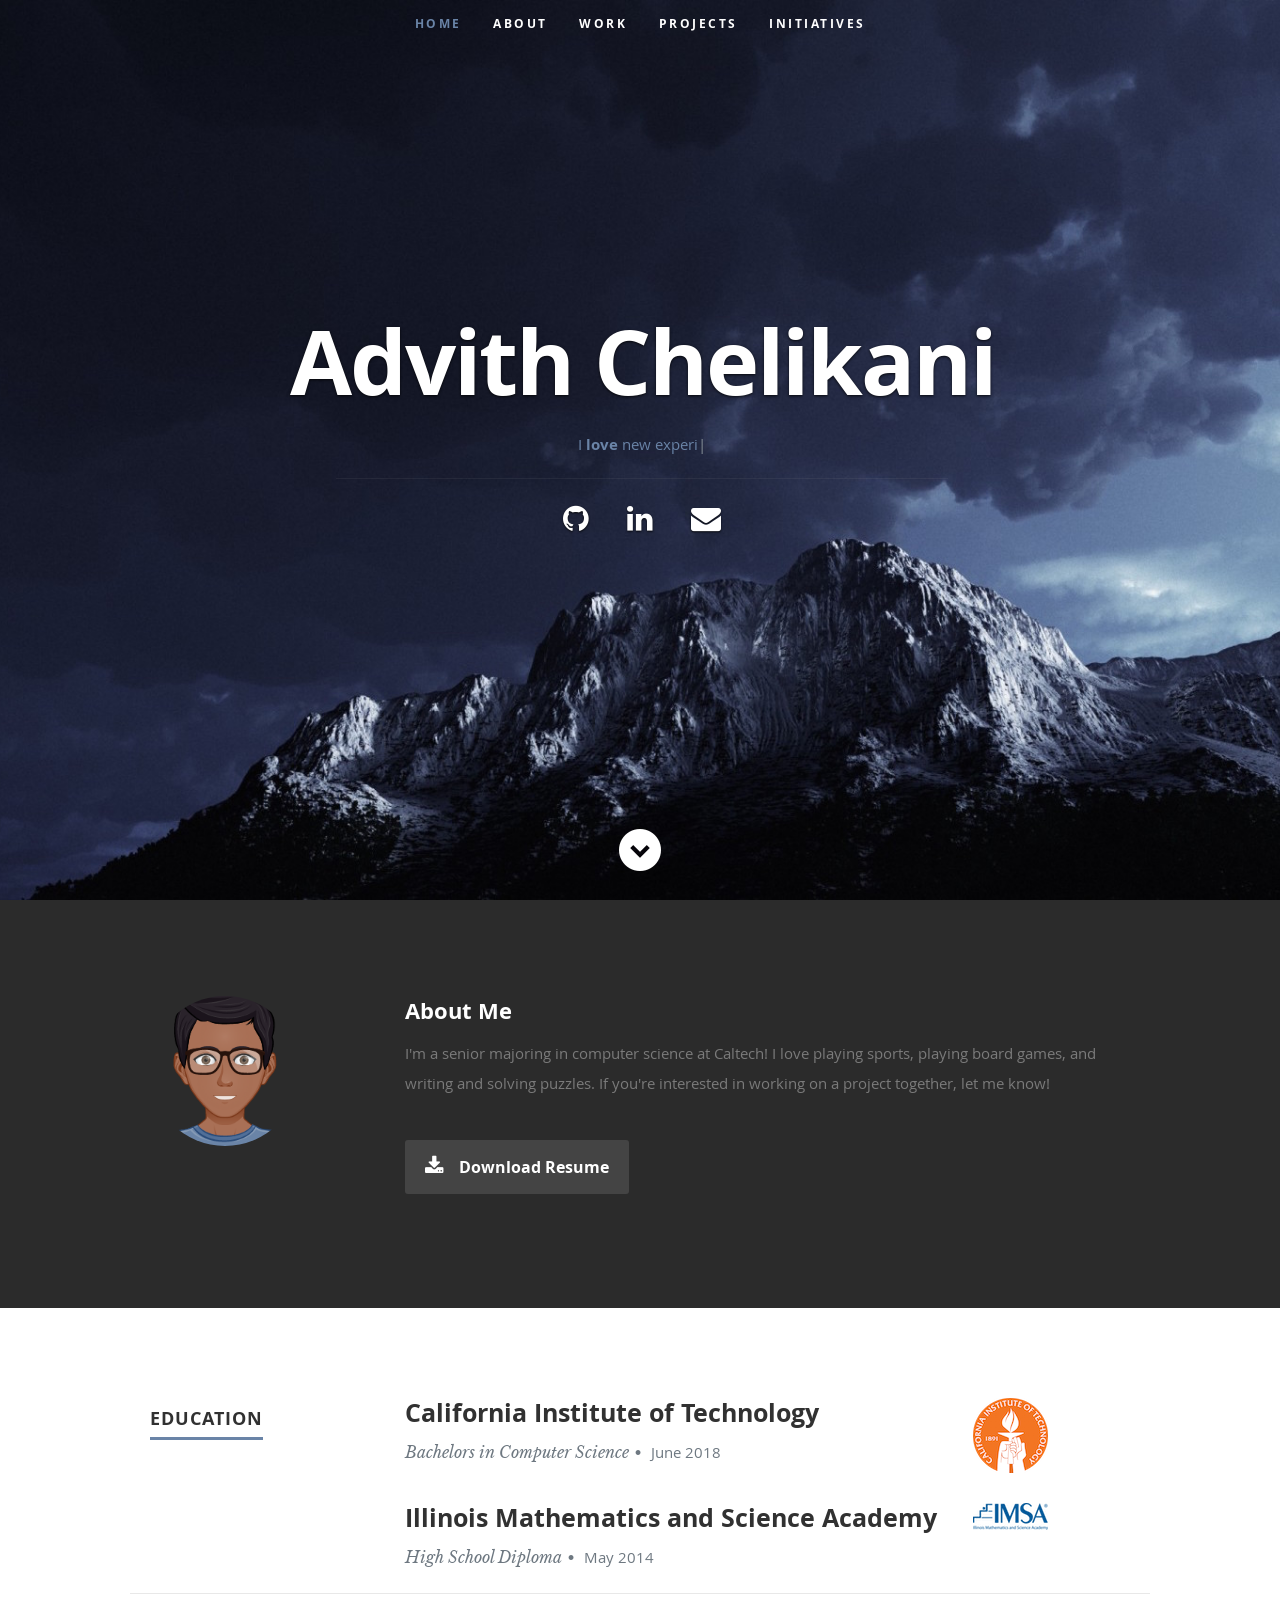
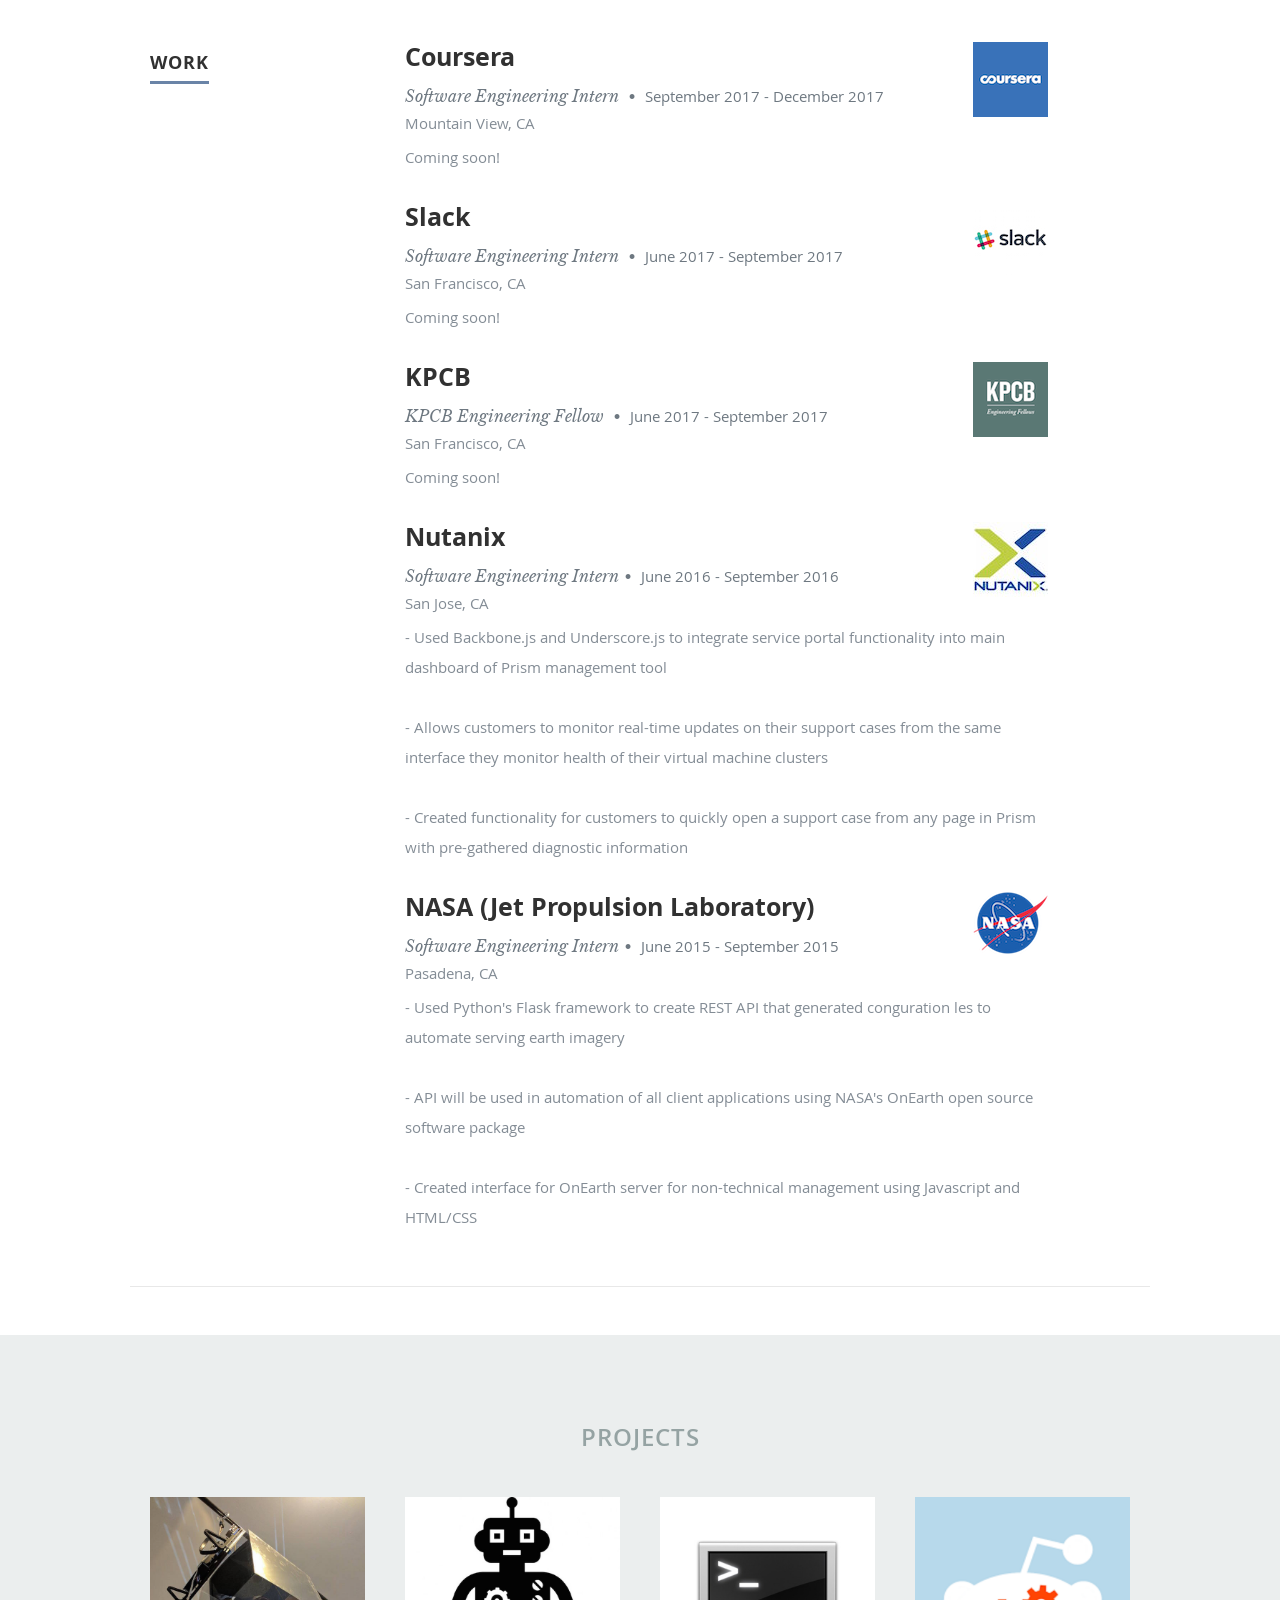
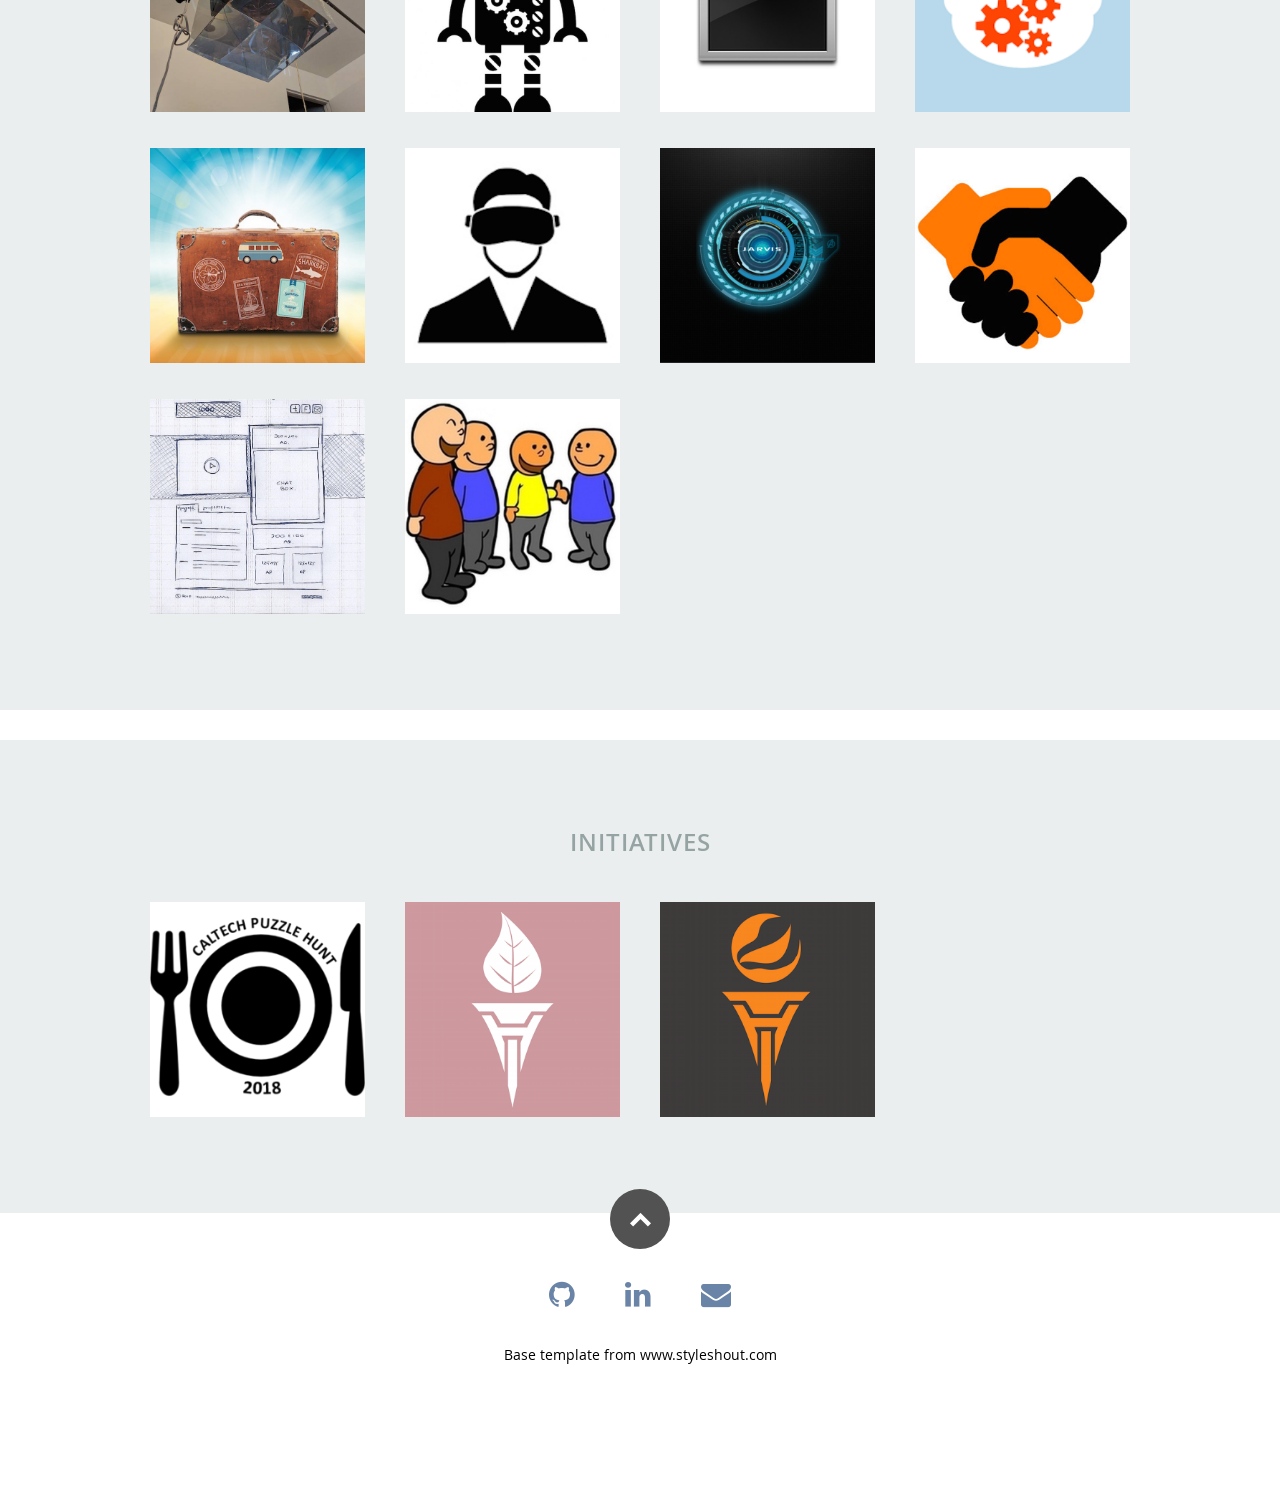
==== index.html @ 7047e774 "remove incorrect banner image" ====
<!DOCTYPE html>
<!--[if lt IE 8 ]><html class="no-js ie ie7" lang="en"> <![endif]-->
<!--[if IE 8 ]><html class="no-js ie ie8" lang="en"> <![endif]-->
<!--[if (gte IE 8)|!(IE)]><!--><html class="no-js" lang="en"> <!--<![endif]-->
<head>

   <!--- Basic Page Needs
   ================================================== -->
   <meta charset="utf-8">
	<title>Advith Chelikani</title>
	<meta name="description" content="">
	<meta name="author" content="">

   <!-- Mobile Specific Metas
   ================================================== -->
	<meta name="viewport" content="width=device-width, initial-scale=1, maximum-scale=1">

	<!-- CSS
    ================================================== -->
   <link rel="stylesheet" href="css/default.css">
	<link rel="stylesheet" href="css/layout.css">
   <link rel="stylesheet" href="css/media-queries.css">
   <link rel="stylesheet" href="css/magnific-popup.css">

   <!-- Script
   ================================================== -->
	<script src="js/modernizr.js"></script>

   <!-- Favicons
	================================================== -->
	<link rel="shortcut icon" href="favicon.ico" >

</head>

<body>

   <!-- Header
   ================================================== -->
   <header id="home">

      <nav id="nav-wrap">

         <a class="mobile-btn" href="#nav-wrap" title="Show navigation">Show navigation</a>
	      <a class="mobile-btn" href="#" title="Hide navigation">Hide navigation</a>

         <ul id="nav" class="nav">
            <li class="current"><a class="smoothscroll" href="#home">Home</a></li>
            <li><a class="smoothscroll" href="#about">About</a></li>
	          <li><a class="smoothscroll" href="#resume">Work</a></li>
            <li><a class="smoothscroll" href="#portfolio">Projects</a></li>
            <li><a class="smoothscroll" href="#initiatives">Initiatives</a></li>

         </ul> <!-- end #nav -->

      </nav> <!-- end #nav-wrap -->

      <div class="row banner">
         <div class="banner-text">
            <h1 class="responsive-headline">Advith Chelikani</h1>
            <span class="typing"> </span>
            <hr />
            <ul class="social">
               <li><a href="http://github.com/AChelikani"><i class="fa fa-github"></i></a></li>
               <li><a href="https://www.linkedin.com/in/advith"><i class="fa fa-linkedin"></i></a></li>
               <li><a href="mailto:advith.chelikani@gmail.com"><i class="fa fa-envelope"></i></a></li>
            </ul>
         </div>
      </div>

      <p class="scrolldown">
         <a class="smoothscroll" href="#about"><i class="icon-down-circle"></i></a>
      </p>

   </header> <!-- Header End -->


   <!-- About Section
   ================================================== -->
   <section id="about">

      <div class="row">

         <div class="three columns">

            <img class="profile-pic"  src="images/myAvatar.png" alt="" />

         </div>

         <div class="nine columns main-col">

            <h2>About Me</h2>

            <p>I'm a senior majoring in computer science at Caltech!
            I love playing sports, playing board games, and writing and solving puzzles.
            If you're interested in working on a project together, let me know!
            </p>

            <div class="row">


               <div class="columns download">
                  <p>
                     <a href="Advith_Chelikani_Resume.pdf" target="_blank" class="button"><i class="fa fa-download"></i>Download Resume</a>
                  </p>
               </div>

            </div> <!-- end row -->

         </div> <!-- end .main-col -->

      </div>

   </section> <!-- About Section End-->


   <!-- Resume Section
   ================================================== -->
   <section id="resume">

      <!-- Education
       -->
      <div class="row education">

         <div class="three columns header-col">
            <h1><span>Education</span></h1>
         </div>

         <div class="nine columns main-col">

            <div class="row item">

               <div class="twelve columns">

                  <h3>California Institute of Technology</h3>
                  <img src="images/caltech.png" class="logo">
                  <p class="info">Bachelors in Computer Science<span>&bull;</span> <em class="date">June 2018</em></p>

               </div>

            </div> <!-- item end -->
            <br>
            <div class="row item">

               <div class="twelve columns">

                  <h3>Illinois Mathematics and Science Academy</h3>
                  <img src="images/imsa.png" class="logo">
                  <p class="info">High School Diploma<span>&bull;</span> <em class="date">May 2014</em></p>

               </div>

            </div> <!-- item end -->

         </div> <!-- main-col end -->

      </div> <!-- End Education -->


      <!-- Work
       -->
      <div class="row work">

         <div class="three columns header-col">
            <h1><span>Work</span></h1>
         </div>

         <div class="nine columns main-col">
            <div class="row item">

               <div class="twelve columns">

                  <h3>Coursera</h3>
                  <img src="images/coursera.png" class="logo">
                  <p class="info">Software Engineering Intern <span>&bull;</span> <em class="date">September 2017 - December 2017</em></p>
                  <p class="location"> Mountain View, CA </p>

                  <p>
                  Coming soon!
                  </p>

               </div>

            </div>

            <div class="row item">

               <div class="twelve columns">

                  <h3>Slack</h3>
                  <img src="images/slack.jpg" class="logo">
                  <p class="info">Software Engineering Intern <span>&bull;</span> <em class="date">June 2017 - September 2017</em></p>
                  <p class="location"> San Francisco, CA </p>

                  <p>
                  Coming soon!
                  </p>

               </div>

            </div> <!-- item end -->

            <div class="row item">

               <div class="twelve columns">

                  <h3>KPCB</h3>
                  <img src="images/kpcb.png" class="logo">
                  <p class="info">KPCB Engineering Fellow <span>&bull;</span> <em class="date">June 2017 - September 2017</em></p>
                  <p class="location"> San Francisco, CA </p>

                  <p>
                  Coming soon!
                  </p>

               </div>

            </div> <!-- item end -->

            <div class="row item">

               <div class="twelve columns">

                  <h3>Nutanix</h3>
                  <img src="images/nutanix.jpeg" class="logo">
                  <p class="info">Software Engineering Intern<span>&bull;</span> <em class="date">June 2016 - September 2016</em></p>
                  <p class="location"> San Jose, CA </p>

                  <p>
                  - Used Backbone.js and Underscore.js to integrate service portal functionality into main dashboard of Prism management tool
                  </p>
                  <p>
                  - Allows customers to monitor real-time updates on their support cases from the same interface they monitor health of their virtual machine clusters
                  </p>
                  <p>
                  - Created functionality for customers to quickly open a support case from any page in Prism with pre-gathered diagnostic information
                  </p>

               </div>

            </div> <!-- item end -->

            <div class="row item">

               <div class="twelve columns">

                  <h3>NASA (Jet Propulsion Laboratory)</h3>
                  <img src="images/nasa.png" class="logo">
                  <p class="info">Software Engineering Intern<span>&bull;</span> <em class="date">June 2015 - September 2015</em></p>
                  <p class="location"> Pasadena, CA </p>

                  <p>
                  - Used Python's Flask framework to create REST API that generated con guration  les to automate serving earth imagery
                  </p>
                  <p>
                  - API will be used in automation of all client applications using NASA's OnEarth open source software package
                  </p>
                  <p>
                  - Created interface for OnEarth server for non-technical management using Javascript and HTML/CSS
                  </p>

               </div>

            </div> <!-- item end -->

         </div> <!-- main-col end -->

      </div> <!-- End Work -->


      <!-- Skills

      <div class="row skill">

         <div class="three columns header-col">
            <h1><span>Skills</span></h1>
         </div>

         <div class="nine columns main-col">


				<div class="bars">

				   <ul class="skills">
					   <li><span class="bar-expand python"></span><em>Python</em></li>
                  <li><span class="bar-expand javascript"></span><em>JavaScript</em></li>
						<li><span class="bar-expand htmlcss"></span><em>HTML/CSS</em></li>
						<li><span class="bar-expand mysql"></span><em>MySQL</em></li>
						<li><span class="bar-expand java"></span><em>Java</em></li>
                  <li><span class="bar-expand matlab"></span><em>Matlab</em></li>
					</ul>

				</div>

        <div class="bars" style="float: right;">

           <ul class="skills">
             <li><span class="bar-expand flask"></span><em>Flask</em></li>
                  <li><span class="bar-expand node"></span><em>Node.js</em></li>
            <li><span class="bar-expand mongo"></span><em>MongoDB + NoSQL</em></li>
            <li><span class="bar-expand backbone"></span><em>Backbone.js</em></li>
            <li><span class="bar-expand git"></span><em>Git</em></li>
                  <li><span class="bar-expand unity"></span><em>Unity</em></li>
          </ul>

        </div>

			</div>

      </div>

   </section>

    -->
   <!-- Portfolio Section
   ================================================== -->
   <section id="portfolio">

      <div class="row">

         <div class="twelve columns collapsed">

            <h1>Projects</h1>

            <!-- portfolio-wrapper -->
            <div id="portfolio-wrapper" class="bgrid-quarters s-bgrid-thirds cf">

                <div class="columns portfolio-item">
                   <div class="item-wrap">

                      <a href="#modal-00" title="">
                         <img alt="" src="images/work/timeofdeath.jpg">
                         <div class="overlay">
                            <div class="portfolio-item-meta">
                                   <h5>Time of Death</h5>
                           <p> Art Installation </p>
                                </div>
                         </div>
                         <div class="link-icon"><i class="icon-plus"></i></div>
                      </a>

                   </div>
                 </div> <!-- item end -->

          	   <div class="columns portfolio-item">
                  <div class="item-wrap">

                     <a href="#modal-01" title="">
                        <img alt="" src="images/work/triviabot.jpeg">
                        <div class="overlay">
                           <div class="portfolio-item-meta">
          					      <h5>Triviabot</h5>
                          <p> Slack Bot </p>
          					   </div>
                        </div>
                        <div class="link-icon"><i class="icon-plus"></i></div>
                     </a>

                  </div>
          		</div> <!-- item end -->

               <div class="columns portfolio-item">
                  <div class="item-wrap">

                     <a href="#modal-02" title="">
                        <img alt="" src="images/work/clidocs.jpg">
                        <div class="overlay">
                           <div class="portfolio-item-meta">
          					      <h5>CLIDocs</h5>
                            <p> Command Line Tool </p>
          					   </div>
                        </div>
                        <div class="link-icon"><i class="icon-plus"></i></div>
                     </a>

                  </div>
          		</div> <!-- item end -->

               <div class="columns portfolio-item">
                  <div class="item-wrap">

                     <a href="#modal-03" title="">
                        <img alt="" src="images/work/comphumor.png">
                        <div class="overlay">
                           <div class="portfolio-item-meta">
          					      <h5>Computation Humor</h5>
                            <p> Reddit Bot</p>
          					   </div>
                        </div>
                        <div class="link-icon"><i class="icon-plus"></i></div>
                     </a>

                  </div>
          		</div> <!-- item end -->

               <div class="columns portfolio-item">
                  <div class="item-wrap">

                     <a href="#modal-04" title="">
                        <img alt="" src="images/work/ventursome.jpg">
                        <div class="overlay">
                           <div class="portfolio-item-meta">
          					      <h5>Venturso.me</h5>
                              <p>Web App</p>
          					   </div>
                        </div>
                        <div class="link-icon"><i class="icon-plus"></i></div>
                     </a>

                  </div>
          		</div> <!-- item end -->

               <div class="columns portfolio-item">
                  <div class="item-wrap">

                     <a href="#modal-05" title="">
                        <img alt="" src="images/work/savethestreet.png">
                        <div class="overlay">
                           <div class="portfolio-item-meta">
          					      <h5>Save the Street <h5>
                              <p>Virtual Reality Game</p>
          					   </div>
                        </div>
                        <div class="link-icon"><i class="icon-plus"></i></div>
                     </a>

                  </div>
          		</div> <!-- item end -->

               <div class="columns portfolio-item">
                  <div class="item-wrap">

                     <a href="#modal-06" title="">
                        <img alt="" src="images/work/jarvis.png">
                        <div class="overlay">
                           <div class="portfolio-item-meta">
          					      <h5>JARVIS</h5>
                              <p>Messenger Bot</p>
          					   </div>
                        </div>
                        <div class="link-icon"><i class="icon-plus"></i></div>
                     </a>

                  </div>
          		</div> <!-- item end -->

               <div class="columns portfolio-item">
                  <div class="item-wrap">

                     <a href="#modal-07" title="">
                        <img alt="" src="images/work/secrethandshake.jpg">
                        <div class="overlay">
                           <div class="portfolio-item-meta">
          					      <h5>Secret Handshake</h5>
                              <p>Web App</p>
          					   </div>
                        </div>
                        <div class="link-icon"><i class="icon-plus"></i></div>
                     </a>

                  </div>
          		</div> <!-- item end -->

               <div class="columns portfolio-item">
                  <div class="item-wrap">

                     <a href="#modal-08" title="">
                        <img alt="" src="images/work/simplypaper.jpg">
                        <div class="overlay">
                           <div class="portfolio-item-meta">
          					      <h5>Simply Paper</h5>
                              <p>Web App</p>
          					   </div>
                        </div>
                        <div class="link-icon"><i class="icon-plus"></i></div>
                     </a>

                  </div>
          		</div>  <!-- item end -->

              <div class="columns portfolio-item">
                 <div class="item-wrap">

                    <a href="#modal-09" title="">
                       <img alt="" src="images/work/spontaneity.jpg">
                       <div class="overlay">
                          <div class="portfolio-item-meta">
                         <h5>Spontaneity</h5>
                             <p>iOS App</p>
                      </div>
                       </div>
                       <div class="link-icon"><i class="icon-plus"></i></div>
                    </a>

                 </div>
             </div>  <!-- item end -->

            </div> <!-- portfolio-wrapper end -->

         </div> <!-- twelve columns end -->


         <!-- Modal Popup
	      --------------------------------------------------------------- -->

          <div id="modal-00" class="popup-modal mfp-hide">

           <!--
 		      <img class="scale-with-grid" src="images/portfolio/modals/m-coffee.jpg" alt="" />
           -->

 		      <div class="description-box">
 			      <h4>Death Date </h4>
 			      <p>An art installation that uses age recognition and life expectancy distributions to display a pseudorandom date of death to the viewer. A picture
                  of the user is taken as the user stands with their head enclosed in a cube of one way mirrors. The death date is displayed on an Raspberry Pi powered LCD behind one of the mirrors.</p>
                <span class="categories"><i class="fa fa-tag"></i>Rasbperry Pi + Camera Module, Python</span>
 		      </div>

             <div class="link-box">
                <a href="https://github.com/AChelikani/Time-of-Death">Source</a>
 		         <a class="popup-modal-dismiss">Close</a>
             </div>

 	      </div><!-- modal-01 End -->

         <div id="modal-01" class="popup-modal mfp-hide">

          <!--
		      <img class="scale-with-grid" src="images/portfolio/modals/m-coffee.jpg" alt="" />
          -->

		      <div class="description-box">
			      <h4>Triviabot</h4>
			      <p>A slackbot that serves jeopardy questions and keeps track of a leaderboard.</p>
               <span class="categories"><i class="fa fa-tag"></i>Python, MySQL, Slack API</span>
		      </div>

            <div class="link-box">
               <a href="https://github.com/AChelikani/triviabot">Source</a>
		         <a class="popup-modal-dismiss">Close</a>
            </div>

	      </div><!-- modal-01 End -->

         <div id="modal-02" class="popup-modal mfp-hide">

          <!--
		      <img class="scale-with-grid" src="images/portfolio/modals/m-console.jpg" alt="" />
          -->
		      <div class="description-box">
			      <h4>CLIDocs</h4>
			      <p>Documentation for programming languages served directly to the command line.</p>
               <span class="categories"><i class="fa fa-tag"></i>Go, Python, Flask</span>
		      </div>

            <div class="link-box">
               <a href="https://github.com/AChelikani/CLIdocs">Source</a>
		         <a class="popup-modal-dismiss">Close</a>
            </div>

	      </div><!-- modal-02 End -->

         <div id="modal-03" class="popup-modal mfp-hide">

          <!--
		      <img class="scale-with-grid" src="images/portfolio/modals/m-judah.jpg" alt="" />
          -->

		      <div class="description-box">
			      <h4>Computational Humor</h4>
			      <p>A reddit bot that posts funny replies to pictures using machine learning and image recognition.</p>
               <span class="categories"><i class="fa fa-tag"></i>Python, Word2Vec, Clarifai API, Reddit API, sklearn</span>
		      </div>

            <div class="link-box">
               <a href="https://github.com/AChelikani/Computational-Humor">Source</a>
		         <a class="popup-modal-dismiss">Close</a>
            </div>

	      </div><!-- modal-03 End -->

         <div id="modal-04" class="popup-modal mfp-hide">

          <!--
		      <img class="scale-with-grid" src="images/portfolio/modals/m-intothelight.jpg" alt="" />
          -->
		      <div class="description-box">
			      <h4>Venturso.me</h4>
			      <p>A travel itinerary planner that finds places to visit based on journey endpoints and duration.</p>
               <span class="categories"><i class="fa fa-tag"></i>Python, Flask, HTML/CSS, Here API</span>
		      </div>

            <div class="link-box">
               <a href="https://github.com/AChelikani/venturso.me">Source</a>
               <a class="popup-modal-demo" href="http://www.ventursome.herokuapp.com">Demo</a>
		         <a class="popup-modal-dismiss">Close</a>
            </div>

	      </div><!-- modal-04 End -->

         <div id="modal-05" class="popup-modal mfp-hide">

          <!--
		      <img class="scale-with-grid" src="images/portfolio/modals/m-farmerboy.jpg" alt="" />
          -->
		      <div class="description-box">
			      <h4>Save the Street</h4>
			      <p>A virtual reality first person shooter for the Google Cardboard.</p>
               <span class="categories"><i class="fa fa-tag"></i>C#, Unity, Cardboard API</span>
		      </div>

            <div class="link-box">
               <a href="https://github.com/AChelikani/Save-the-Street">Source</a>
		         <a class="popup-modal-dismiss">Close</a>
            </div>

	      </div><!-- modal-05 End -->

         <div id="modal-06" class="popup-modal mfp-hide">
          <!--
		      <img class="scale-with-grid" src="images/portfolio/modals/m-girl.jpg" alt="" />
          -->
		      <div class="description-box">
			      <h4>JARVIS</h4>
			      <p>A community-driven Facebook Messenger bot with numerous modular functionalities. </p>
               <span class="categories"><i class="fa fa-tag"></i>Python</span>
		      </div>

            <div class="link-box">
               <a href="https://github.com/swapagarwal/JARVIS-on-Messenger">Details</a>
		         <a class="popup-modal-dismiss">Close</a>
            </div>

	      </div><!-- modal-06 End -->

         <div id="modal-07" class="popup-modal mfp-hide">
          <!--
		      <img class="scale-with-grid" src="images/portfolio/modals/m-origami.jpg" alt="" />
          -->
		      <div class="description-box">
			      <h4>Secret Handshake</h4>
			      <p>A gesture based authentication system using the Myo Armband from Thalmic Labs.</p>
               <span class="categories"><i class="fa fa-tag"></i>JavaScript, Node.js, Myo</span>
		      </div>

            <div class="link-box">
               <a href="https://github.com/bbatliner/secret-handshake">Details</a>
		         <a class="popup-modal-dismiss">Close</a>
            </div>

	      </div><!-- modal-07 End -->

         <div id="modal-08" class="popup-modal mfp-hide">
          <!--
		      <img class="scale-with-grid" src="images/portfolio/modals/m-retrocam.jpg" alt="" />
          -->
		      <div class="description-box">
			      <h4>Simply Paper</h4>
			      <p>A web app that creates custom HTML/CSS from a drawing of a website.</p>
               <span class="categories"><i class="fa fa-tag"></i>Python, JavaScript, OpenCV</span>
		      </div>

            <div class="link-box">
               <a href="https://github.com/SimplyPaper">Details</a>
		         <a class="popup-modal-dismiss">Close</a>
            </div>

	      </div><!-- modal-01 End -->

        <div id="modal-09" class="popup-modal mfp-hide">
         <!--
         <img class="scale-with-grid" src="images/portfolio/modals/m-retrocam.jpg" alt="" />
         -->
         <div class="description-box">
           <h4>Spontaneity</h4>
           <p>An iOS app that lets you plan spontaneous meetups with friends.</p>
              <span class="categories"><i class="fa fa-tag"></i>Swift, Objective-C, Sketch</span>
         </div>

           <div class="link-box">
              <a href="https://github.com/saraswatayu/Spontaneity">Details</a>
            <a class="popup-modal-dismiss">Close</a>
           </div>

       </div><!-- modal-01 End -->


      </div> <!-- row End -->

   </section> <!-- Portfolio Section End-->

   <br>

   <section id="initiatives">

      <div class="row">

         <div class="twelve columns collapsed">

            <h1>Initiatives</h1>

            <!-- portfolio-wrapper -->
            <div id="portfolio-wrapper" class="bgrid-quarters s-bgrid-thirds cf">

                <div class="columns portfolio-item">
                    <div class="item-wrap">

                       <a href="#modal-001" title="">
                          <img alt="" src="images/initiatives/cph_logo.png">
                          <div class="overlay">
                             <div class="portfolio-item-meta">
                           <h5>Caltech Puzzle Hunt</h5>
                                <p>Organizer + Puzzle Writer</p>
                        </div>
                          </div>
                          <div class="link-icon"><i class="icon-plus"></i></div>
                       </a>

                    </div>
               </div> <!-- item end -->

              <div class="columns portfolio-item">
                  <div class="item-wrap">

                     <a href="#modal-002" title="">
                        <img alt="" src="images/initiatives/hacktech2017.png">
                        <div class="overlay">
                           <div class="portfolio-item-meta">
                         <h5>Hacktech 2017</h5>
                              <p>Head Organizer</p>
                      </div>
                        </div>
                        <div class="link-icon"><i class="icon-plus"></i></div>
                     </a>

                  </div>
             </div> <!-- item end -->

               <div class="columns portfolio-item">
                  <div class="item-wrap">

                     <a href="#modal-003" title="">
                        <img alt="" src="images/initiatives/hacktech2016.png">
                        <div class="overlay">
                           <div class="portfolio-item-meta">
                         <h5>Hacktech 2016</h5>
                              <p>Head Organizer</p>
                      </div>
                        </div>
                        <div class="link-icon"><i class="icon-plus"></i></div>
                     </a>

                  </div>
             </div> <!-- item end -->



            </div> <!-- portfolio-wrapper end -->

         </div> <!-- twelve columns end -->

         <div id="modal-001" class="popup-modal mfp-hide">

         <div class="description-box">
           <h4>Caltech Puzzle Hunt</h4>
           <p>Wrote puzzles for and organized a 4-hour puzzle hunt at Caltech. </p>
               <span class="categories"><i class="fa fa-tag"></i>Puzzles</span>
         </div>

            <div class="link-box">
               <a href="puzzles/caltech_puzzle_hunt.html">Puzzles</a>
            <a class="popup-modal-dismiss">Close</a>
            </div>

       </div><!-- modal-01 End -->

         <div id="modal-002" class="popup-modal mfp-hide">

         <img class="scale-with-grid" src="images/initiatives/hacktech2017banner.png" alt="" />

         <div class="description-box">
           <h4>Hacktech 2017</h4>
           <p>Raised over $120,000 and provided food, WiFi, power, prizes, and transportation to 500 hackers from around the world.</p>
               <span class="categories"><i class="fa fa-tag"></i>Hackathon</span>
         </div>

            <div class="link-box">
               <a href="http://www.hacktech.io/2017">Website</a>
            <a class="popup-modal-dismiss">Close</a>
            </div>

       </div><!-- modal-01 End -->

         <div id="modal-003" class="popup-modal mfp-hide">

         <img class="scale-with-grid" src="images/initiatives/hacktech2016banner.jpg" alt="" />

         <div class="description-box">
           <h4>Hacktech 2016</h4>
           <p>Raised over $80,000 and provided food, WiFi, power, prizes, and transportation to 500 hackers from around the world.</p>
               <span class="categories"><i class="fa fa-tag"></i>Hackathon</span>
         </div>

            <div class="link-box">
               <a href="http://www.hacktech.io/2016">Website</a>
            <a class="popup-modal-dismiss">Close</a>
            </div>

       </div><!-- modal-02 End -->

      </div> <!-- row End -->

   </section> <!-- Portfolio Section End-->


   <!-- Contact Section
   ================================================== -->


   <!-- footer
   ================================================== -->
   <footer>

      <div class="row">

         <div class="twelve columns">

            <ul class="social-links">
               <li><a href="http://github.com/AChelikani"><i class="fa fa-github"></i></a></li>
               <li><a href="https://www.linkedin.com/in/advith"><i class="fa fa-linkedin"></i></a></li>
               <li><a href="mailto:advith.chelikani@gmail.com"><i class="fa fa-envelope"></i></a></li>
            </ul>

            <p class="attrib"> Base template from www.styleshout.com </p>

         </div>

         <div id="go-top"><a class="smoothscroll" title="Back to Top" href="#home"><i class="icon-up-open"></i></a></div>

      </div>

   </footer> <!-- Footer End-->

   <!-- Java Script
   ================================================== -->
   <script src="http://ajax.googleapis.com/ajax/libs/jquery/1.10.2/jquery.min.js"></script>
   <script>window.jQuery || document.write('<script src="js/jquery-1.10.2.min.js"><\/script>')</script>
   <script type="text/javascript" src="js/jquery-migrate-1.2.1.min.js"></script>

   <script src="js/jquery.flexslider.js"></script>
   <script src="js/waypoints.js"></script>
   <script src="js/jquery.fittext.js"></script>
   <script src="js/magnific-popup.js"></script>
   <script src="js/typed.js"></script>
   <script src="js/init.js"></script>
   <script>
     $(function(){
       $(".typing").typed({
         strings: ["I <strong>love</strong> new experiences.",
                   "I <strong>hack</strong> on things.",
                   "I <strong>am</strong> a full-stack engineer."],
         contentType: "html",
         typeSpeed: 40,
         startDelay: 500,
         loop: true
       });
      });
  </script>

</body>

</html>
---- css/default.css ----
/*
=====================================================================
*   Ceevee v1.0 Default Stylesheet
*   url: styleshout.com
*   03-17-2014
=====================================================================

TOC:
a. Webfonts and Icon fonts
b. Reset
c. Default Styles
   1. Basic
   2. Typography
   3. Links
   4. Images
   5. Buttons
   6. Forms
d. Grid
e. Others
   1. Clearing
   2. Misc

=====================================================================  */

/* ------------------------------------------------------------------ */
/* a. Webfonts and Icon fonts
 ------------------------------------------------------------------ */

@import url("fonts.css");
@import url("fontello/css/fontello.css");
@import url("font-awesome/css/font-awesome.min.css");

/* ------------------------------------------------------------------
/* b. Reset
      Adapted from:
      Normalize.css - https://github.com/necolas/normalize.css/
      HTML5 Doctor Reset - html5doctor.com/html-5-reset-stylesheet/
/* ------------------------------------------------------------------ */

html, body, div, span, object, iframe,
h1, h2, h3, h4, h5, h6, p, blockquote, pre,
abbr, address, cite, code,
del, dfn, em, img, ins, kbd, q, samp,
small, strong, sub, sup, var,
b, i,
dl, dt, dd, ol, ul, li,
fieldset, form, label, legend,
table, caption, tbody, tfoot, thead, tr, th, td,
article, aside, canvas, details, figcaption, figure,
footer, header, hgroup, menu, nav, section, summary,
time, mark, audio, video {
   margin: 0;
   padding: 0;
   border: 0;
   outline: 0;
   font-size: 100%;
   vertical-align: baseline;
   background: transparent;
}

article,aside,details,figcaption,figure,
footer,header,hgroup,menu,nav,section {
   display: block;
}

audio,
canvas,
video {
   display: inline-block;
}

audio:not([controls]) {
   display: none;
   height: 0;
}

[hidden] { display: none; }

code, kbd, pre, samp {
   font-family: monospace, serif;
   font-size: 1em;
}

pre {
   white-space: pre;
   white-space: pre-wrap;
   word-wrap: break-word;
}

blockquote, q { quotes: &#8220 &#8220; }

blockquote:before, blockquote:after,
q:before, q:after {
   content: '';
   content: none;
}

ins {
   background-color: #ff9;
   color: #000;
   text-decoration: none;
}

mark {
   background-color: #A7F4F6;
   color: #555;
}

del { text-decoration: line-through; }

abbr[title], dfn[title] {
   border-bottom: 1px dotted;
   cursor: help;
}

table {
   border-collapse: collapse;
   border-spacing: 0;
}


/* ------------------------------------------------------------------ */
/* c. Default and Basic Styles
      Adapted from:
      Skeleton CSS Framework - http://www.getskeleton.com/
      Typeplate Typographic Starter Kit - http://typeplate.com/
/* ------------------------------------------------------------------ */

/*  1. Basic  ------------------------------------------------------- */

*,
*:before,
*:after {
   -moz-box-sizing: border-box;
   -webkit-box-sizing: border-box;
   box-sizing: border-box;
}

html {
   font-size: 62.5%;
   -webkit-font-smoothing: antialiased;
}

body {
   background: #fff;
   font-family: 'opensans-regular', sans-serif;
   font-weight: normal;
   font-size: 15px;
   line-height: 30px;
	color: #838C95;

   -webkit-font-smoothing: antialiased; /* Fix for webkit rendering */
	-webkit-text-size-adjust: 100%;
}

/*  2. Typography
       Vertical rhythm with leading derived from 6
--------------------------------------------------------------------- */

h1, h2, h3, h4, h5, h6 {
   color: #313131;
	font-family: 'opensans-bold', sans-serif;
   font-weight: normal;
}
h1 a, h2 a, h3 a, h4 a, h5 a, h6 a { font-weight: inherit; }
h1 { font-size: 38px; line-height: 42px; margin-bottom: 12px; letter-spacing: -1px; }
h2 { font-size: 28px; line-height: 36px; margin-bottom: 6px; }
h3 { font-size: 22px; line-height: 30px; margin-bottom: 12px; }
h4 { font-size: 20px; line-height: 30px; margin-bottom: 6px; }
h5 { font-size: 18px; line-height: 30px; }
h6 { font-size: 14px; line-height: 30px; }
.subheader { }

p { margin: 0 0 30px 0; }
p img { margin: 0; }
p.lead {
   font: 19px/36px 'opensans-light', sans-serif;
   margin-bottom: 18px;
}

/* for 'em' and 'strong' tags, font-size and line-height should be same with
the body tag due to rendering problems in some browsers */
em { font: 15px/30px 'opensans-italic', sans-serif; }
strong, b { font: 15px/30px 'opensans-bold', sans-serif; }
small { font-size: 11px; line-height: inherit; }

/*	Blockquotes */
blockquote {
   margin: 30px 0px;
   padding-left: 40px;
   position: relative;
}
blockquote:before {
   content: "\201C";
   opacity: 0.45;
   font-size: 80px;
   line-height: 0px;
   margin: 0;
   font-family: arial, sans-serif;

   position: absolute;
   top:  30px;
	left: 0;
}
blockquote p {
   font-family: 'librebaskerville-italic', serif;
   padding: 0;
   font-size: 18px;
   line-height: 36px;
}
blockquote cite {
   display: block;
   font-size: 12px;
   font-style: normal;
   line-height: 18px;
}
blockquote cite:before { content: "\2014 \0020"; }
blockquote cite a,
blockquote cite a:visited { color: #8B9798; border: none }

/* ---------------------------------------------------------------------
/*  Pull Quotes Markup
/*
    <aside class="pull-quote">
		<blockquote>
			<p></p>
		</blockquote>
	 </aside>
/*
/* --------------------------------------------------------------------- */
.pull-quote {
   position: relative;
	padding: 18px 30px 18px 0px;
}
.pull-quote:before,
.pull-quote:after {
	height: 1em;
	opacity: 0.45;
	position: absolute;
	font-size: 80px;
   font-family: Arial, Sans-Serif;
}
.pull-quote:before {
	content: "\201C";
	top:  33px;
	left: 0;
}
.pull-quote:after {
	content: '\201D';
	bottom: -33px;
	right: 0;
}
.pull-quote blockquote {
   margin: 0;
}
.pull-quote blockquote:before {
   content: none;
}

/* Abbreviations */
abbr {
   font-family: 'opensans-bold', sans-serif;
	font-variant: small-caps;
	text-transform: lowercase;
   letter-spacing: .5px;
	color: gray;
}
abbr:hover { cursor: help; }

/* drop cap */
.drop-cap:first-letter {
	float: left;
	margin: 0;
	padding: 14px 6px 0 0;
	font-size: 84px;
	font-family: /* Copperplate */ 'opensans-bold', sans-serif;
   line-height: 60px;
	text-indent: 0;
	background: transparent;
	color: inherit;
}

hr { border: solid #E3E3E3; border-width: 1px 0 0; clear: both; margin: 11px 0 30px; height: 0; }


/*  3. Links  ------------------------------------------------------- */

a, a:visited {
   text-decoration: none;
   outline: 0;
   color: #11ABB0;

   -webkit-transition: color .3s ease-in-out;
   -moz-transition: color .3s ease-in-out;
   -o-transition: color .3s ease-in-out;
   transition: color .3s ease-in-out;
}
a:hover, a:focus { color: #313131; }
p a, p a:visited { line-height: inherit; }


/*  4. List  --------------------------------------------------------- */

ul, ol { margin-bottom: 24px; margin-top: 12px; }
ul { list-style: none outside; }
ol { list-style: decimal; }
ol, ul.square, ul.circle, ul.disc { margin-left: 30px; }
ul.square { list-style: square outside; }
ul.circle { list-style: circle outside; }
ul.disc { list-style: disc outside; }
ul ul, ul ol,
ol ol, ol ul { margin: 6px 0 6px 30px; }
ul ul li, ul ol li,
ol ol li, ol ul li { margin-bottom: 6px; }
li { line-height: 18px; margin-bottom: 12px; }
ul.large li { }
li p { }

/* ---------------------------------------------------------------------
/*  Stats Tab Markup

    <ul class="stats-tabs">
		<li><a href="#">[value]<b>[name]</b></a></li>
	 </ul>

    Extend this object into your markup.
/*
/* --------------------------------------------------------------------- */
.stats-tabs {
   padding: 0;
   margin: 24px 0;
}
.stats-tabs li {
	display: inline-block;
	margin: 0 10px 18px 0;
	padding: 0 10px 0 0;
	border-right: 1px solid #ccc;
}
.stats-tabs li:last-child {
	margin: 0;
	padding: 0;
	border: none;
}
.stats-tabs li a {
	display: inline-block;
	font-size: 22px;
	font-family: 'opensans-bold', sans-serif;
   border: none;
   color: #313131;
}
.stats-tabs li a:hover {
   color:#11ABB0;
}
.stats-tabs li a b {
	display: block;
	margin: 6px 0 0 0;
	font-size: 13px;
	font-family: 'opensans-regular', sans-serif;
   color: #8B9798;
}

/* definition list */
dl { margin: 12px 0; }
dt { margin: 0; color:#11ABB0; }
dd { margin: 0 0 0 20px; }

/* Lining Definition Style Markup */
.lining dt,
.lining dd {
	display: inline;
	margin: 0;
}
.lining dt + dt:before,
.lining dd + dt:before {
	content: "\A";
	white-space: pre;
}
.lining dd + dd:before {
	content: ", ";
}
.lining dd:before {
	content: ": ";
	margin-left: -0.2em;
}

/* Dictionary Definition Style Markup */
.dictionary-style dt {
	display: inline;
	counter-reset: definitions;
}
.dictionary-style dt + dt:before {
	content: ", ";
	margin-left: -0.2em;
}
.dictionary-style dd {
	display: block;
	counter-increment: definitions;
}
.dictionary-style dd:before {
	content: counter(definitions, decimal) ". ";
}

/* Pagination */
.pagination {
   margin: 36px auto;
   text-align: center;
}
.pagination ul li {
   display: inline-block;
   margin: 0;
   padding: 0;
}
.pagination .page-numbers {
   font: 15px/18px 'opensans-bold', sans-serif;
   display: inline-block;
   padding: 6px 10px;
   margin-right: 3px;
   margin-bottom: 6px;
	color: #6E757C;
	background-color: #E6E8EB;

	-webkit-transition: all 200ms ease-in-out;
	-moz-transition: all 200ms ease-in-out;
	-o-transition: all 200ms ease-in-out;
	-ms-transition: all 200ms ease-in-out;
	transition: all 200ms ease-in-out;

   -moz-border-radius: 3px;
   -webkit-border-radius: 3px;
   -khtml-border-radius: 3px;
	border-radius: 3px;
}
.pagination .page-numbers:hover {
   background: #838A91;
   color: #fff;
}
.pagination .current,
.pagination .current:hover {
   background-color: #11ABB0;
   color: #fff;
}
.pagination .inactive,
.pagination .inactive:hover {
   background-color: #E6E8EB;
	color: #A9ADB2;
}
.pagination .prev, .pagination .next {}

/*  5. Images  --------------------------------------------------------- */

img {
   max-width: 100%;
   height: auto;
}
img.pull-right { margin: 12px 0px 0px 18px; }
img.pull-left { margin: 12px 18px 0px 0px; }

/*  6. Buttons  --------------------------------------------------------- */

.button,
.button:visited,
button,
input[type="submit"],
input[type="reset"],
input[type="button"] {
   font: 16px/30px 'opensans-bold', sans-serif;
   background: #11ABB0;
   display: inline-block;
	text-decoration: none;
   letter-spacing: 0;
   color: #fff;
	padding: 12px 20px;
	margin-bottom: 18px;
   border: none;
   cursor: pointer;
   height: auto;

   -webkit-transition: all .2s ease-in-out;
	-moz-transition: all .2s ease-in-out;
	-o-transition: all .2s ease-in-out;
	-ms-transition: all .2s ease-in-out;
	transition: all .2s ease-in-out;

   -moz-border-radius: 3px;
   -webkit-border-radius: 3px;
   -khtml-border-radius: 3px;
   border-radius: 3px;
}

.button:hover,
button:hover,
input[type="submit"]:hover,
input[type="reset"]:hover,
input[type="button"]:hover {
   background: #3d4145;
   color: #fff;
}

.button:active,
button:active,
input[type="submit"]:active,
input[type="reset"]:active,
input[type="button"]:active {
   background: #3d4145;
   color: #fff;
}

.button.full-width,
button.full-width,
input[type="submit"].full-width,
input[type="reset"].full-width,
input[type="button"].full-width {
	width: 100%;
	padding-left: 0 !important;
	padding-right: 0 !important;
	text-align: center;
}

/* Fix for odd Mozilla border & padding issues */
button::-moz-focus-inner,
input::-moz-focus-inner {
    border: 0;
    padding: 0;
}


/*  7. Forms  --------------------------------------------------------- */

form { margin-bottom: 24px; }
fieldset { margin-bottom: 24px; }

input[type="text"],
input[type="password"],
input[type="email"],
textarea,
select {
   display: block;
   padding: 18px 15px;
   margin: 0 0 24px 0;
   border: 0;
   outline: none;
   vertical-align: middle;
   min-width: 225px;
	max-width: 100%;
   font-size: 15px;
   line-height: 24px;
	color: #647373;
	background: #D3D9D9;

}

/* select { padding: 0;
   width: 220px;
   } */

input[type="text"]:focus,
input[type="password"]:focus,
input[type="email"]:focus,
textarea:focus {
   color: #B3B7BC;
	background-color: #3d4145;
}

textarea { min-height: 220px; }

label,
legend {
   font: 16px/24px 'opensans-bold', sans-serif;
	margin: 12px 0;
   color: #3d4145;
   display: block;
}
label span,
legend span {
	color: #8B9798;
   font: 14px/24px 'opensans-regular', sans-serif;
}

input[type="checkbox"],
input[type="radio"] {
    font-size: 15px;
    color: #737373;
}

input[type="checkbox"] { display: inline; }

/* ------------------------------------------------------------------ */
/* d. Grid
---------------------------------------------------------------------
   gutter = 40px.
/* ------------------------------------------------------------------ */

/* default
--------------------------------------------------------------- */
.row {
   width: 96%;
   max-width: 1020px;
   margin: 0 auto;
}
/* fixed width for IE8 */
.ie .row { width: 1000px ; }

.narrow .row { max-width: 980px; }

.row .row { width: auto; max-width: none; margin: 0 -20px; }

/* row clearing */
.row:before,
.row:after {
    content: " ";
    display: table;
}
.row:after {
    clear: both;
}

.column, .columns {
   position: relative;
   padding: 0 20px;
   min-height: 1px;
   float: left;
}
.column.centered, .columns.centered  {
    float: none;
    margin: 0 auto;
}

/* removed gutters */
.row.collapsed > .column,
.row.collapsed > .columns,
.column.collapsed, .columns.collapsed  { padding: 0; }

[class*="column"] + [class*="column"]:last-child { float: right; }
[class*="column"] + [class*="column"].end { float: right; }

/* column widths */
.row .one         { width: 8.33333%; }
.row .two         { width: 16.66667%; }
.row .three       { width: 25%; }
.row .four        { width: 33.33333%; }
.row .five        { width: 41.66667%; }
.row .six         { width: 50%; }
.row .seven       { width: 58.33333%; }
.row .eight       { width: 66.66667%; }
.row .nine        { width: 75%; }
.row .ten         { width: 83.33333%; }
.row .eleven      { width: 91.66667%; }
.row .twelve      { width: 100%; }

/* Offsets */
.row .offset-1    { margin-left: 8.33333%; }
.row .offset-2    { margin-left: 16.66667%; }
.row .offset-3    { margin-left: 25%; }
.row .offset-4    { margin-left: 33.33333%; }
.row .offset-5    { margin-left: 41.66667%; }
.row .offset-6    { margin-left: 50%; }
.row .offset-7    { margin-left: 58.33333%; }
.row .offset-8    { margin-left: 66.66667%; }
.row .offset-9    { margin-left: 75%; }
.row .offset-10   { margin-left: 83.33333%; }
.row .offset-11   { margin-left: 91.66667%; }

/* Push/Pull */
.row .push-1      { left: 8.33333%; }
.row .pull-1      { right: 8.33333%; }
.row .push-2      { left: 16.66667%; 	}
.row .pull-2      { right: 16.66667%; }
.row .push-3      { left: 25%; }
.row .pull-3      { right: 25%;	}
.row .push-4      { left: 33.33333%; }
.row .pull-4      { right: 33.33333%; }
.row .push-5      { left: 41.66667%; }
.row .pull-5      { right: 41.66667%; }
.row .push-6      { left: 50%; }
.row .pull-6      { right: 50%; }
.row .push-7      { left: 58.33333%; }
.row .pull-7      { right: 58.33333%; }
.row .push-8      { left: 66.66667%; 	}
.row .pull-8      { right: 66.66667%; }
.row .push-9      { left: 75%; }
.row .pull-9      { right: 75%; }
.row .push-10     { left: 83.33333%; }
.row .pull-10     { right: 83.33333%; }
.row .push-11     { left: 91.66667%; }
.row .pull-11     { right: 91.66667%; }

/* block grids
--------------------------------------------------------------------- */
.bgrid-sixths [class*="column"]   { width: 16.66667%; }
.bgrid-quarters [class*="column"] { width: 25%; }
.bgrid-thirds [class*="column"]   { width: 33.33333%; }
.bgrid-halves [class*="column"]   { width: 50%; }

[class*="bgrid"] [class*="column"] + [class*="column"]:last-child { float: left; }

/* Left clearing for block grid columns - columns that changes width in
different screen sizes. Allows columns with different heights to align
properly.
--------------------------------------------------------------------- */
.first { clear: left; }   /* first column in default screen */
.s-first { clear: none; } /* first column in smaller screens */

/* smaller screens
--------------------------------------------------------------- */
@media only screen and (max-width: 900px) {

   /* block grids on small screens */
   .s-bgrid-sixths [class*="column"]   { width: 16.66667%; }
   .s-bgrid-quarters [class*="column"] { width: 25%; }
   .s-bgrid-thirds [class*="column"]   { width: 33.33333%; }
   .s-bgrid-halves [class*="column"]   { width: 50%; }

   /* block grids left clearing */
   .first { clear: none; }
   .s-first { clear: left; }

}

/* mobile wide/smaller tablets
--------------------------------------------------------------- */
@media only screen and (max-width: 767px) {

   .row {
	   width: 460px;
	   margin: 0 auto;
      padding: 0;
	}
   .column, .columns {
	   width: auto !important;
	   float: none;
	   margin-left: 0;
	   margin-right: 0;
      padding: 0 30px;
   }
   .row .row { width: auto; max-width: none; margin: 0 -30px; }

   [class*="column"] + [class*="column"]:last-child { float: none; }
   [class*="bgrid"] [class*="column"] + [class*="column"]:last-child { float: none; }

   /* Offsets */
   .row .offset-1    { margin-left: 0%; }
   .row .offset-2    { margin-left: 0%; }
   .row .offset-3    { margin-left: 0%; }
   .row .offset-4    { margin-left: 0%; }
   .row .offset-5    { margin-left: 0%; }
   .row .offset-6    { margin-left: 0%; }
   .row .offset-7    { margin-left: 0%; }
   .row .offset-8    { margin-left: 0%; }
   .row .offset-9    { margin-left: 0%; }
   .row .offset-10   { margin-left: 0%; }
   .row .offset-11   { margin-left: 0%; }
}

/* mobile narrow
--------------------------------------------------------------- */
@media only screen and (max-width: 460px) {

   .row { width: auto; }

}

/* larger screens
--------------------------------------------------------------- */
@media screen and (min-width: 1200px) {

   .wide .row { max-width: 1180px; }

}

/* ------------------------------------------------------------------ */
/* e. Others
/* ------------------------------------------------------------------ */

/*  1. Clearing
    (http://nicolasgallagher.com/micro-clearfix-hack/
--------------------------------------------------------------------- */

.cf:before,
.cf:after {
    content: " ";
    display: table;
}
.cf:after {
    clear: both;
}

/*  2. Misc -------------------------------------------------------- */

.remove-bottom { margin-bottom: 0 !important; }
.half-bottom { margin-bottom: 12px !important; }
.add-bottom { margin-bottom: 24px !important; }
.no-border { border: none; }

.text-center  { text-align: center !important; }
.text-left    { text-align: left !important; }
.text-right   { text-align: right !important; }
.pull-left    { float: left !important; }
.pull-right   { float: right !important; }
.align-center {
	margin-left: auto !important;
	margin-right: auto !important;
	text-align: center !important;
}
---- css/layout.css ----
/*
=====================================================================
*   Ceevee v1.0 Layout Stylesheet
*   url: styleshout.com
*   03-18-2014
=====================================================================

   TOC:
   a. General Styles
   b. Header Styles
   c. About Section
   d. Resume Section
   e. Portfolio Section
   f. Call To Action Section
   g. Testimonials Section
   h. Contact Section
   i. Footer

===================================================================== */

/* ------------------------------------------------------------------ */
/* a. General Styles
/* ------------------------------------------------------------------ */

body { background: #0f0f0f; }

/* ------------------------------------------------------------------ */
/* b. Header Styles
/* ------------------------------------------------------------------ */

header {
   position: relative;
   height: 800px;
   min-height: 500px;
   width: 100%;
   background: #161415 url(../images/header-bg.jpg) no-repeat top center;
   background-size: cover !important;
	-webkit-background-size: cover !important;
   text-align: center;
   overflow: hidden;
}

/* vertically center banner section */
header:before {
   content: '';
   display: inline-block;
   vertical-align: middle;
   height: 100%;
}
header .banner {
   display: inline-block;
   vertical-align: middle;
   margin: 0 auto;
   width: 85%;
   padding-bottom: 30px;s
   text-align: center;
}

header .banner-text { width: 100%; }
header .banner-text h1 {
   font: 90px/1.1em 'opensans-bold', sans-serif;
   color: #fff;
   letter-spacing: -2px;
   margin: 0 auto 18px auto;
   text-shadow: 0px 1px 3px rgba(0, 0, 0, .8);
}
header .banner-text h3 {
   font: 18px/1.9em 'librebaskerville-regular', serif;
   color: #A8A8A8;
   margin: 0 auto;
   width: 70%;
   text-shadow: 0px 1px 2px rgba(0, 0, 0, .5);
}
header .banner-text h3 span,
header .banner-text h3 a {
   color: #fff;
}
header .banner-text hr {
   width: 60%;
   margin: 18px auto 24px auto;
   border-color: #2F2D2E;
   border-color: rgba(150, 150, 150, .1);
}

/* header social links */
header .social {
   margin: 24px 0;
   padding: 0;
   font-size: 30px;
   text-shadow: 0px 1px 2px rgba(0, 0, 0, .8);
}
header .social li {
   display: inline-block;
   margin: 0 15px;
   padding: 0;
}
header .social li a { color: #fff; }
header .social li a:hover { color: #6A84A7; }

/* scrolldown link */
header .scrolldown a {
   position: absolute;
   bottom: 30px;
   left: 50%;
   margin-left: -29px;
   color: #fff;
   display: block;
   height: 42px;
   width: 42px;
   font-size: 42px;
   line-height: 42px;
   color: #fff;
   border-radius: 100%;

   -webkit-transition: all .3s ease-in-out;
   -moz-transition: all .3s ease-in-out;
   -o-transition: all .3s ease-in-out;
   transition: all .3s ease-in-out;
}
header .scrolldown a:hover { color: #6A84A7; }

/* primary navigation
--------------------------------------------------------------------- */
#nav-wrap ul, #nav-wrap li, #nav-wrap a {
	 margin: 0;
	 padding: 0;
	 border: none;
	 outline: none;
}

/* nav-wrap */
#nav-wrap {
   font: 12px 'opensans-bold', sans-serif;
   width: 100%;
   text-transform: uppercase;
   letter-spacing: 2.5px;
   margin: 0 auto;
   z-index: 100;
   position: fixed;
   left: 0;
   top: 0;
}
.opaque { background-color: #333; }

/* hide toggle button */
#nav-wrap > a.mobile-btn { display: none; }

ul#nav {
   min-height: 48px;
   width: auto;

   /* center align the menu */
   text-align: center;
}
ul#nav li {
   position: relative;
   list-style: none;
   height: 48px;
   display: inline-block;
}

/* Links */
ul#nav li a {

/* 8px padding top + 8px padding bottom + 32px line-height = 48px */

   display: inline-block;
   padding: 8px 13px;
   line-height: 32px;
	text-decoration: none;
   text-align: left;
   color: #fff;

	-webkit-transition: color .2s ease-in-out;
	-moz-transition: color .2s ease-in-out;
	-o-transition: color .2s ease-in-out;
	-ms-transition: color .2s ease-in-out;
	transition: color .2s ease-in-out;
}

ul#nav li a:active { background-color: transparent !important; }
ul#nav li.current a { color: #6A84A7; }

.typing {
  color: #6A84A7;
}
/* ------------------------------------------------------------------ */
/* c. About Section
/* ------------------------------------------------------------------ */

#about {
   background: #2B2B2B;
   padding-top: 96px;
   padding-bottom: 66px;
   overflow: hidden;
}

#about a, #about a:visited  { color: #fff; }
#about a:hover, #about a:focus { color: #6A84A7; }

#about h2 {
   font: 22px/30px 'opensans-bold', sans-serif;
   color: #fff;
   margin-bottom: 12px;
}
#about p {
   line-height: 30px;
   color: #7A7A7A;
}
#about .profile-pic {
   position: relative;
   width: 150px;
   height: 150px;
   border-radius: 100%;
}
#about .contact-details { width: 41.66667%; }
#about .download {
   width: 58.33333%;
   padding-top: 6px;
}
#about .main-col { padding-right: 5%; }
#about .download .button {
   margin-top: 6px;
   background: #444;
}
#about .download .button:hover {
   background: #fff;
   color: #2B2B2B;
}
#about .download .button i {
   margin-right: 15px;
   font-size: 20px;
}


/* ------------------------------------------------------------------ */
/* d. Resume Section
/* ------------------------------------------------------------------ */

#resume {
   background: #fff;
   padding-top: 90px;
   padding-bottom: 72px;
   overflow: hidden;
}

#resume a, #resume a:visited  { color: #6A84A7; }
#resume a:hover, #resume a:focus { color: #313131; }

#resume h1 {
   font: 18px/24px 'opensans-bold', sans-serif;
   text-transform: uppercase;
   letter-spacing: 1px;
}
#resume h1 span {
   border-bottom: 3px solid #6A84A7;
   padding-bottom: 6px;
}
#resume h3 {
   font: 25px/30px 'opensans-bold', sans-serif;
   display: inline;
}

#resume .header-col { padding-top: 9px; }
#resume .main-col { padding-right: 10%; }

.education, .work {
   margin-bottom: 48px;
   padding-bottom: 24px;
   border-bottom: 1px solid #E8E8E8;
}
#resume .info {
   font: 16px/24px 'librebaskerville-italic', serif;
   color: #6E7881;
   margin-bottom: 0px;
   margin-top: 9px;
}

#resume .location {
  margin-bottom: 4px;
  font: 'librebaskerville', sans-serif;
}

#resume .info span {
   margin-right: 5px;
   margin-left: 5px;
}
#resume .date {
   font: 15px/24px 'opensans-regular', sans-serif;
   margin-top: 6px;
}

.logo {
  display: inline;
  float: right;
}

/*----------------------------------------------*/
/*	Skill Bars
/*----------------------------------------------*/

.bars {
	width: 45%;
	float: left;
	padding: 0;
	text-align: left;
}
.bars .skills {
  	margin-top: 36px;
   list-style: none;
}
.bars li {
   position: relative;
  	margin-bottom: 60px;
  	background: #ccc;
  	height: 42px;
  	border-radius: 3px;
}
.bars li em {
	font: 15px 'opensans-bold', sans-serif;
   color: #313131;
	text-transform: uppercase;
   letter-spacing: 2px;
	font-weight: normal;
   position: relative;
	top: -36px;
}
.bar-expand {
   position: absolute;
   left: 0;
   top: 0;

   margin: 0;
   padding-right: 24px;
  	background: #313131;
   display: inline-block;
  	height: 42px;
   line-height: 42px;
   border-radius: 3px 0 0 3px;
}

.python {
  	width: 90%;
}
.javascript {
  	width: 80%;
}
.htmlcss {
  	width: 80%;
}
.mysql {
  	width: 75%;
}
.java {
  	width: 75%;
}
.matlab {
  	width: 60%;
}
.flask {
  width: 90%;
}
.node {
  width: 80%;
}
.mongo {
  width: 70%;
}
.backbone {
  width: 60%;
}
.git {
  width: 60%;
}
.unity {
  width: 50%;
}

/*
 Puzzles
 */

 #puzzles {
     background: #fff;
     padding-top: 90px;
     padding-bottom: 72px;
     overflow: hidden;
 }

 .puzzleheader {
     padding-left: 200px;
     color: #000;
     font-size: 20px;
 }

 .info {

 }

 .puzzle {
     padding-left: 200px;
     float: left;
     color: #000;
 }

.solution {
    float: right;
}


/* ------------------------------------------------------------------ */
/* e. Portfolio Section
/* ------------------------------------------------------------------ */

#portfolio {
   background: #ebeeee;
   padding-top: 90px;
   padding-bottom: 60px;
}
#portfolio h1 {
   font: 24px/24px 'opensans-semibold', sans-serif;
   text-transform: uppercase;
   letter-spacing: 1px;
   text-align: center;
   margin-bottom: 48px;
   color: #95A3A3;
}


#initiatives {
   background: #ebeeee;
   padding-top: 90px;
   padding-bottom: 60px;
}
#initiatives h1 {
   font: 24px/24px 'opensans-semibold', sans-serif;
   text-transform: uppercase;
   letter-spacing: 1px;
   text-align: center;
   margin-bottom: 48px;
   color: #95A3A3;
}

/* Portfolio Content */
#portfolio-wrapper .columns { margin-bottom: 36px; }

.portfolio-item .item-wrap {
   background: #fff;
   overflow: hidden;
   position: relative;

   -webkit-transition: all 0.3s ease-in-out;
	-moz-transition: all 0.3s ease-in-out;
	-o-transition: all 0.3s ease-in-out;
	-ms-transition: all 0.3s ease-in-out;
	transition: all 0.3s ease-in-out;
}
.portfolio-item .item-wrap a {
   display: block;
   cursor: pointer;
}

/* overlay */
.portfolio-item .item-wrap .overlay {
   position: absolute;
   left: 0;
   top: 0;
   width: 100%;
   height: 100%;

	opacity: 0;
	-moz-opacity: 0;
	filter:alpha(opacity=0);

   -webkit-transition: opacity 0.3s ease-in-out;
	-moz-transition: opacity 0.3s ease-in-out;
	-o-transition: opacity 0.3s ease-in-out;
	transition: opacity 0.3s ease-in-out;

   background: url(../images/overlay-bg.png) repeat;
}
.portfolio-item .item-wrap .link-icon {
   display: block;
   color: #fff;
   height: 30px;
   width: 30px;
   font-size: 18px;
   line-height: 30px;
   text-align: center;

   opacity: 0;
	-moz-opacity: 0;
	filter:alpha(opacity=0);

   -webkit-transition: opacity 0.3s ease-in-out;
	-moz-transition: opacity 0.3s ease-in-out;
	-o-transition: opacity 0.3s ease-in-out;
	transition: opacity 0.3s ease-in-out;

   position: absolute;
   top: 50%;
   left: 50%;
   margin-left: -15px;
   margin-top: -15px;
}
.portfolio-item .item-wrap img {
   vertical-align: bottom;
}
.portfolio-item .portfolio-item-meta { padding: 18px }
.portfolio-item .portfolio-item-meta h5 {
   font: 14px/21px 'opensans-bold', sans-serif;
   color: #fff;
}
.portfolio-item .portfolio-item-meta p {
   font: 12px/18px 'opensans-light', sans-serif;
   color: #c6c7c7;
   margin-bottom: 0;
}

/* on hover */
.portfolio-item:hover .overlay {
	opacity: 1;
	-moz-opacity: 1;
	filter:alpha(opacity=100);
}
.portfolio-item:hover .link-icon {
   opacity: 1;
	-moz-opacity: 1;
	filter:alpha(opacity=100);
}

/* popup modal */
.popup-modal {
	max-width: 550px;
	background: #fff;
	position: relative;
	margin: 0 auto;
}
.popup-modal .description-box { padding: 12px 36px 18px 36px; }
.popup-modal .description-box h4 {
   font: 15px/24px 'opensans-bold', sans-serif;
	margin-bottom: 12px;
   color: #111;
}
.popup-modal .description-box p {
	font: 14px/24px 'opensans-regular', sans-serif;
   color: #A1A1A1;
   margin-bottom: 12px;
}
.popup-modal .description-box .categories {
   font: 11px/21px 'opensans-light', sans-serif;
   color: #A1A1A1;
   text-transform: uppercase;
   letter-spacing: 2px;
   display: block;
   text-align: left;
}
.popup-modal .description-box .categories i {
   margin-right: 8px;
}
.popup-modal .link-box {
   padding: 18px 36px;
   background: #111;
   text-align: left;
}
.popup-modal .link-box a {
   color: #fff;
	font: 11px/21px 'opensans-bold', sans-serif;
	text-transform: uppercase;
   letter-spacing: 3px;
   cursor: pointer;
}
.popup-modal a:hover {	color: #00CCCC; }
.popup-modal a.popup-modal-demo { margin-left: 24px; }
.popup-modal a.popup-modal-dismiss { margin-left: 24px; }


/* fadein/fadeout effect for modal popup
/* ------------------------------------------------------------------ */

/* content at start */
.mfp-fade.mfp-wrap .mfp-content .popup-modal {
   opacity: 0;
   -webkit-transition: all 200ms ease-in-out;
	-moz-transition: all 200ms ease-in-out;
	-o-transition: all 200ms ease-in-out;
	-ms-transition: all 200ms ease-in-out;
   transition: all 200ms ease-in-out;
}
/* content fadein */
.mfp-fade.mfp-wrap.mfp-ready .mfp-content .popup-modal {
   opacity: 1;
}
/* content fadeout */
.mfp-fade.mfp-wrap.mfp-removing .mfp-content .popup-modal {
   opacity: 0;
}

/* ------------------------------------------------------------------ */
/* f. Call To Action Section
/* ------------------------------------------------------------------ */

#call-to-action {
   background: #212121;
   padding-top: 66px;
   padding-bottom: 48px;
}
#call-to-action h1 {
   font: 18px/24px 'opensans-bold', sans-serif;
   text-transform: uppercase;
   letter-spacing: 3px;
   color: #fff;
}
#call-to-action h1 span { display: none; }
#call-to-action .header-col h1:before {
   font-family: 'FontAwesome';
   content: "\f0ac";
	padding-right: 10px;
	font-size: 72px;
   line-height: 72px;
   text-align: left;
   float: left;
   color: #fff;
}
#call-to-action .action {
   margin-top: 12px;
}
#call-to-action h2 {
   font: 28px/36px 'opensans-bold', sans-serif;
   color: #EBEEEE;
   margin-bottom: 6px;
}
#call-to-action h2 a {
   color: inherit;
}
#call-to-action p {
   color: #636363;
   font-size: 17px;
}
/*#
call-to-action .button {
	color:#fff;
   background: #0D0D0D;
}
*/
#call-to-action .button:hover,
#call-to-action .button:active {
   background: #FFFFFF;
   color: #0D0D0D;
}
#call-to-action p span {
	font-family: 'opensans-semibold', sans-serif;
	color: #D8D8D8;
}

/* ------------------------------------------------------------------
/* g. Testimonials
/* ------------------------------------------------------------------ */

#testimonials {
   background: #1F1F1F url(../images/testimonials-bg.jpg) no-repeat center center;
   background-size: cover !important;
	-webkit-background-size: cover !important;
   background-attachment: fixed;

   position: relative;
   min-height: 200px;
   width: 100%;
   overflow: hidden;
}
#testimonials .text-container {
   padding-top: 96px;
   padding-bottom: 66px;
}
#testimonials h1 {
   font: 18px/24px 'opensans-bold', sans-serif;
   text-transform: uppercase;
   letter-spacing: 3px;
   color: #fff;
}
#testimonials h1 span { display: none; }
#testimonials .header-col { padding-top: 9px; }
#testimonials .header-col h1:before {
   font-family: 'FontAwesome';
   content: "\f10d";
	padding-right: 10px;
	font-size: 72px;
   line-height: 72px;
   text-align: left;
   float: left;
   color: #fff;
}

/*	Blockquotes */
#testimonials blockquote {
   margin: 0 0px 30px 0px;
   padding-left: 0;
   position: relative;
   text-shadow: 0px 1px 3px rgba(0, 0, 0, 1);
}
#testimonials blockquote:before { content: none; }
#testimonials blockquote p {
   font-family: 'librebaskerville-italic', serif;
   padding: 0;
   font-size: 24px;
   line-height: 48px;
   color: #fff
}
#testimonials blockquote cite {
   display: block;
   font-size: 12px;
   font-style: normal;
   line-height: 18px;
   color: #fff;
}
#testimonials blockquote cite:before { content: "\2014 \0020"; }
#testimonials blockquote cite a,
#testimonials blockquote cite a:visited { color: #8B9798; border: none }

.attrib {
  color: black;
  margin-top: 0px;
  margin-bottom: 0px;
  padding: 0;
}

/* Flex Slider
/* ------------------------------------------------------------------ */

/* Reset */
.flexslider a:active,
.flexslider a:focus  { outline: none; }
.slides,
.flex-control-nav,
.flex-direction-nav { margin: 0; padding: 0; list-style: none; }
.slides li { margin: 0; padding: 0;}

/* Necessary Styles */
.flexslider {
   position: relative;
   zoom: 1;
   margin: 0;
   padding: 0;
}
.flexslider .slides { zoom: 1; }
.flexslider .slides > li { position: relative; }

/* Hide the slides before the JS is loaded. Avoids image jumping */
.flexslider .slides > li { display: none; -webkit-backface-visibility: hidden; }
/* Suggested container for slide animation setups. Can replace this with your own */
.flex-container { zoom: 1; position: relative; }

/* Clearfix for .slides */
.slides:before,
.slides:after {
   content: " ";
   display: table;
}
.slides:after {
   clear: both;
}

/* No JavaScript Fallback */
/* If you are not using another script, such as Modernizr, make sure you
 * include js that eliminates this class on page load */
.no-js .slides > li:first-child { display: block; }

/* Slider Styles */
.slides { zoom: 1; }
.slides > li {
   /*margin-right: 5px; */
   overflow: hidden;
}

/* Control Nav */
.flex-control-nav {
    width: 100%;
    position: absolute;
    bottom: -20px;
    text-align: left;
}
.flex-control-nav li {
    margin: 0 6px;
    display: inline-block;
    zoom: 1;
    *display: inline;
}
.flex-control-paging li a {
    width: 12px;
    height: 12px;
    display: block;
    background: #ddd;
    background: rgba(255, 255, 255, .3);
    cursor: pointer;
    text-indent: -9999px;
    -webkit-border-radius: 20px;
    -moz-border-radius: 20px;
    -o-border-radius: 20px;
    border-radius: 20px;
    box-shadow: inset 0 0 3px rgba(255, 255, 255, .3);
}
.flex-control-paging li a:hover {
    background: #CCC;
    background: rgba(255, 255, 255, .7);
}
.flex-control-paging li a.flex-active {
    background: #fff;
    background: rgba(255, 255, 255, .9);
    cursor: default;
}

/* ------------------------------------------------------------------ */
/* h. Contact Section
/* ------------------------------------------------------------------ */

#contact {
   background: #191919;
   padding-top: 96px;
   padding-bottom: 102px;
   color: #636363;
}
#contact .section-head { margin-bottom: 42px; }

#contact a, #contact a:visited  { color: #6A84A7; }
#contact a:hover, #contact a:focus { color: #fff; }

#contact h1 {
   font: 18px/24px 'opensans-bold', sans-serif;
   text-transform: uppercase;
   letter-spacing: 3px;
   color: #EBEEEE;
   margin-bottom: 6px;
}
#contact h1 span { display: none; }
#contact h1:before {
   font-family: 'FontAwesome';
   content: "\f0e0";
	padding-right: 10px;
	font-size: 72px;
   line-height: 72px;
   text-align: left;
   float: left;
   color: #ebeeee;
}

#contact h4 {
   font: 16px/24px 'opensans-bold', sans-serif;
   color: #EBEEEE;
   margin-bottom: 6px;
}
#contact p.lead {
   font: 18px/36px 'opensans-light', sans-serif;
   padding-right: 3%;
}
#contact .header-col { padding-top: 6px; }


/* contact form */
#contact form { margin-bottom: 30px; }
#contact label {
   font: 15px/24px 'opensans-bold', sans-serif;
   margin: 12px 0;
   color: #EBEEEE;
	display: inline-block;
	float: left;
   width: 26%;
}
#contact input,
#contact textarea,
#contact select {
   padding: 18px 20px;
	color: #eee;
	background: #373233;
	margin-bottom: 42px;
	border: 0;
	outline: none;
   font-size: 15px;
   line-height: 24px;
   width: 65%;
}
#contact input:focus,
#contact textarea:focus,
#contact select:focus {
	color: #fff;
	background-color: #6A84A7;
}
#contact button.submit {
	text-transform: uppercase;
	letter-spacing: 3px;
	color:#fff;
   background: #0D0D0D;
	border: none;
   cursor: pointer;
   height: auto;
   display: inline-block;
	border-radius: 3px;
   margin-left: 26%;
}
#contact button.submit:hover {
	color: #0D0D0D;
	background: #fff;
}
#contact span.required {
	color: #6A84A7;
	font-size: 13px;
}
#message-warning, #message-success {
   display: none;
	background: #0F0F0F;
	padding: 24px 24px;
	margin-bottom: 36px;
   width: 65%;
   margin-left: 26%;
}
#message-warning { color: #D72828; }
#message-success { color: #6A84A7; }

#message-warning i,
#message-success i {
   margin-right: 10px;
}
#image-loader {
   display: none;
   position: relative;
   left: 18px;
   top: 17px;
}


/* Twitter Feed */
#twitter {
   margin-top: 12px;
   padding: 0;
}
#twitter li {
   margin: 6px 0px 12px 0;
   line-height: 30px;
}
#twitter li span {
   display: block;
}
#twitter li b a {
   font: 13px/36px 'opensans-regular', Sans-serif;
   color: #474747 !important;
   border: none;
}


/* ------------------------------------------------------------------ */
/* i. Footer
/* ------------------------------------------------------------------ */

footer {
   padding-top: 48px;
   margin-bottom: 48px;
   color: #303030;
   font-size: 14px;
   text-align: center;
   position: relative;
}

footer a, footer a:visited { color: #525252; }
footer a:hover, footer a:focus { color: #fff; }

/* copyright */
footer .copyright {
    margin: 0;
    padding: 0;
 }
footer .copyright li {
    display: inline-block;
    margin: 0;
    padding: 0;
    line-height: 24px;
}
.ie footer .copyright li {
   display: inline;
}
footer .copyright li:before {
    content: "\2022";
    padding-left: 10px;
    padding-right: 10px;
    color: #095153;
}
footer .copyright  li:first-child:before {
    display: none;
}

/* social links */
footer .social-links {
   margin: 18px 0 30px 0;
   padding: 0;
   font-size: 30px;
}
footer .social-links li {
    display: inline-block;
    margin: 0;
    padding: 0;
    margin-left: 42px;
    color: #F06000;
}

footer .social-links li:first-child { margin-left: 0; }

/* Go To Top Button */
#go-top {
	position: absolute;
	top: -24px;
   left: 50%;
   margin-left: -30px;
}
#go-top a {
	text-decoration: none;
	border: 0 none;
	display: block;
	width: 60px;
	height: 60px;
	background-color: #525252;

	-webkit-transition: all 0.2s ease-in-out;
   -moz-transition: all 0.2s ease-in-out;
   -o-transition: all 0.2s ease-in-out;
   -ms-transition: all 0.2s ease-in-out;
   transition: all 0.2s ease-in-out;

   color: #fff;
   font-size: 21px;
   line-height: 60px;
 	border-radius: 100%;
}
#go-top a:hover { background-color: #6A84A7; }
---- css/media-queries.css ----
/* ==================================================================

*   Ceevee Media Queries
*   url: styleshout.com
*   03-18-2014

/* ================================================================== */


/* screenwidth less than 1024px
--------------------------------------------------------------------- */
@media only screen and (max-width: 1024px) {

    /* header styles
   ------------------------------------------------------------------ */
   header .banner-text h1 {
      font: 80px/1.1em 'opensans-bold', sans-serif;
      letter-spacing: -1px;
      margin: 0 auto 12px auto;
   }

}

/* screenwidth less than 900px
--------------------------------------------------------------------- */
@media only screen and (max-width: 900px) {

    /* header styles
   ------------------------------------------------------------------ */
   header .banner { padding-bottom: 12px; }
   header .banner-text h1 {
      font: 78px/1.1em 'opensans-bold', sans-serif;
      letter-spacing: -1px;      
   }
   header .banner-text h3 {
      font: 17px/1.9em 'librebaskerville-regular', serif;
      width: 80%;
   }
   header .banner-text hr {
      width: 65%;
      margin: 12px auto;
   }
   /* nav-wrap */
   #nav-wrap {
      font: 11px 'opensans-bold', sans-serif;
      letter-spacing: 1.5px;
   }


   /* About Section
   ------------------------------------------------------------------- */
   #about .profile-pic {
      width: 114px;
      height: 114px;
      margin-left: 12px;
   }
   #about .contact-details { width: 50%; }
   #about .download { width: 50%; }

   /* Resume Section
   ------------------------------------------------------------------- */
   #resume h1 { font: 16px/24px 'opensans-bold', sans-serif; }
   #resume .main-col { padding-right: 5%; }   

   /* Testimonials Section
   ------------------------------------------------------------------- */
   #testimonials .header-col h1:before {
      font-size: 66px;
      line-height: 66px;
   }
   #testimonials blockquote p {
      font-size: 22px;
      line-height: 46px;      
   }

    /* Call to Action Section
   ------------------------------------------------------------------- */
   #call-to-action .header-col h1:before {
      font-size: 66px;
      line-height: 66px;
   }

   /* Contact Section
   ------------------------------------------------------------------- */
   #contact .section-head { margin-bottom: 30px; }
   #contact .header-col h1:before {
      font-size: 66px;
      line-height: 66px;
   }
   #contact .section-head p.lead { font: 17px/33px opensans-light, sans-serif; }


}

/* mobile wide/smaller tablets
---------------------------------------------------------------------- */

@media only screen and (max-width: 767px) {

   /* mobile navigation
   -------------------------------------------------------------------- */
   #nav-wrap {
      font: 12px 'opensans-bold', sans-serif;
      background: transparent !important;
      letter-spacing: 1.5px;  
      width: auto;
      position: fixed;
      top: 0;
      right: 0;
   }
   #nav-wrap > a {
	   width: 48px;
		height: 48px;
		text-align: left;
		background-color: #CC5200;
		position: relative;
      border: none;
      float: right;

      font: 0/0 a;
      text-shadow: none;
      color: transparent;

      position: relative;
      top: 0px;
      right: 30px;
   }

	#nav-wrap > a:before,
   #nav-wrap > a:after {
	   position: absolute;
		border: 2px solid #fff;
		top: 35%;
		left: 25%;
		right: 25%;
		content: '';
	}
   #nav-wrap > a:after { top: 60%; }

   /* toggle buttons */
	#nav-wrap:not( :target ) > a:first-of-type,
	#nav-wrap:target > a:last-of-type  {
	   display: block;
	}

   /* hide menu panel */
   #nav-wrap ul#nav {
      height: auto;
		display: none;
      clear: both;
      width: auto; 
      float: right;     

      position: relative;
      top: 12px;
      right: 0;
   }

   /* display menu panels */
	#nav-wrap:target > ul#nav	{
	   display: block;
      padding: 30px 20px 48px 20px;
      background: #1f2024;
      margin: 0 30px;
      clear: both;
   }

   ul#nav li {
      display: block;
      height: auto;      
      margin: 0 auto; 
      padding: 0 4%;           
      text-align: left;
      border-bottom: 1px solid #2D2E34;
      border-bottom-style: dotted; 
   }
  
   ul#nav li a {  
      display: block;    
      margin: 0;
      padding: 0;      
      margin: 12px 0; 
      line-height: 16px; /* reset line-height from 48px */
      border: none;
   }  


   /* Header Styles
   -------------------------------------------------------------------- */
   header .banner {
      padding-bottom: 12px;
      padding-top: 6px;
   }
   header .banner-text h1 { font: 68px/1.1em 'opensans-bold', sans-serif; }
   header .banner-text h3 {
      font: 16px/1.9em 'librebaskerville-regular', serif;
      width: 85%;
   }
   header .banner-text hr {
      width: 80%;
      margin: 18px auto;
   }

   /* header social links */
   header .social {
      margin: 18px 0 24px 0;
      font-size: 24px;
      line-height: 36px;      
   }
   header .social li { margin: 0 10px; }

    /* scrolldown link */
   header .scrolldown { display: none; }


   /* About Section
   -------------------------------------------------------------------- */
   #about .profile-pic { display: none; }
   #about .download .button {
      width: 100%;
      text-align: center;
      padding: 15px 20px;
   }
   #about .main-col { padding-right: 30px; }


   /* Resume Section
   --------------------------------------------------------------------- */
   #resume .header-col {
      padding-top: 0;
      margin-bottom: 48px;
      text-align: center;
   }
   #resume h1 { letter-spacing: 3px; }
   #resume .main-col { padding-right: 30px; }
   #resume h3, #resume .info { text-align: center; }
      
   .bars { width: 100%; }


   /* Call To Action Section
   /* ----------------------------------------------------------------- */
   #call-to-action { text-align: center; }
   #call-to-action h1 {
      font: 16px/24px 'opensans-bold', sans-serif;
      text-align: center;
      margin-bottom: 30px;
      text-shadow: 0px 1px 3px rgba(0, 0, 0, 1);
   }
   #call-to-action h1 span { display: block; }
   #call-to-action .header-col h1:before { content: none; }
   #call-to-action p { font-size: 15px; }


   /* Portfolio Section
   /* ----------------------------------------------------------------- */
   #portfolio-wrapper .columns { margin-bottom: 40px; }
   .popup-modal {	max-width: 85%; }


   /* Testimonials Section
   ----------------------------------------------------------------------- */
   #testimonials .text-container { text-align: center; }
   #testimonials h1 {
      font: 16px/24px 'opensans-bold', sans-serif;
      text-align: center;
      margin-bottom: 30px;
      text-shadow: 0px 1px 3px rgba(0, 0, 0, 1);
   }
   #testimonials h1 span { display: block; }
   #testimonials .header-col h1:before { content: none; }
   #testimonials blockquote { padding-bottom: 24px; }
   #testimonials blockquote p {
      font-size: 20px;
      line-height: 42px;      
   }

   /* Control Nav */
   .flex-control-nav {
      text-align: center;
      margin-left: -30px;
   }


   /* contact Section
   ----------------------------------------------------------------------- */
   #contact { padding-bottom: 66px; }
   #contact .section-head { margin-bottom: 12px; }
   #contact .section-head h1 {
      font: 16px/24px 'opensans-bold', sans-serif;            
      text-align: center;   
      margin-bottom: 30px;
      text-shadow: 0px 1px 3px rgba(0, 0, 0, 1);
   }  
   #contact h1 span { display: block; }
   #contact .header-col { padding-top: 0; }
   #contact .header-col h1:before { content: none;	}
   #contact .section-head p.lead { text-align: center;}

   /* form */
   #contact label {
      float: none;
      width: 100%;
   }
   #contact input,
   #contact textarea,
   #contact select {
     	margin-bottom: 6px;    	
      width: 100%;
   }
   #contact button.submit { margin: 30px 0 24px 0; }
   #message-warning, #message-success {
      width: 100%;
      margin-left: 0;
   }


   /* footer
   ------------------------------------------------------------------------ */
  
   /* copyright */
   footer .copyright li:before { content: none; }
   footer .copyright li { margin-right: 12px; }

   /* social links */
   footer .social-links { font-size: 22px; }
   footer .social-links li { margin-left: 18px; }

   /* Go To Top Button */
   #go-top { margin-left: -22px; }
   #go-top a {
   	width: 54px;
   	height: 54px;
      font-size: 18px;
      line-height: 54px;
   }


}

/* mobile narrow
  -------------------------------------------------------------------------- */

@media only screen and (max-width: 480px) {

   /* mobile navigation
   -------------------------------------------------------------------- */
   #nav-wrap ul#nav { width: auto; float: none; }

   /* header styles
   -------------------------------------------------------------------- */
   header .banner { padding-top: 24px; }
   header .banner-text h1 {
      font: 40px/1.1em 'opensans-bold', sans-serif;      
      margin: 0 auto 24px auto;
   }
   header .banner-text h3 {
      font: 14px/1.9em 'librebaskerville-regular', sans-serif;
      width: 90%;
   }
  
   /* header social links */
   header .social { font-size: 20px;}
   header .social li { margin: 0 6px; }

   /* footer
   ------------------------------------------------------------------------ */

   /* social links */
   footer .social-links { font-size: 20px; }
   footer .social-links li { margin-left: 14px; }   

}
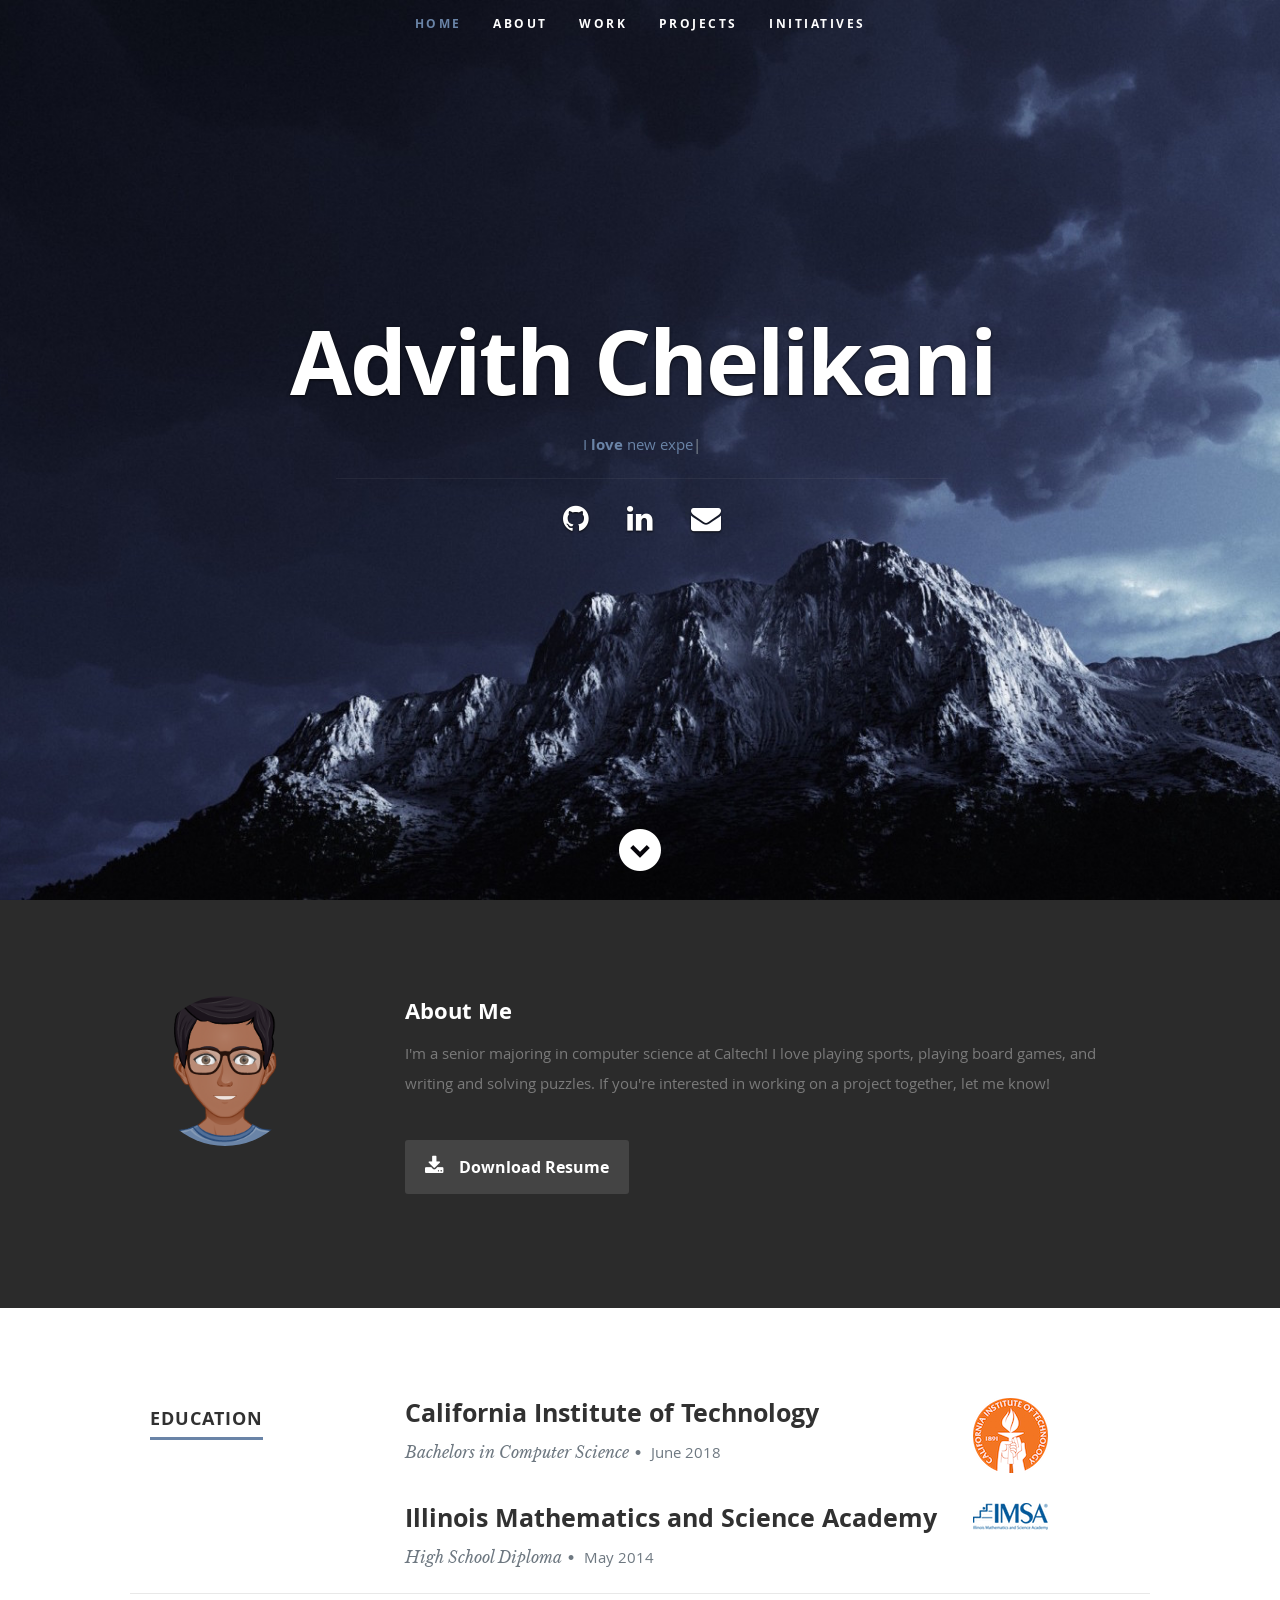
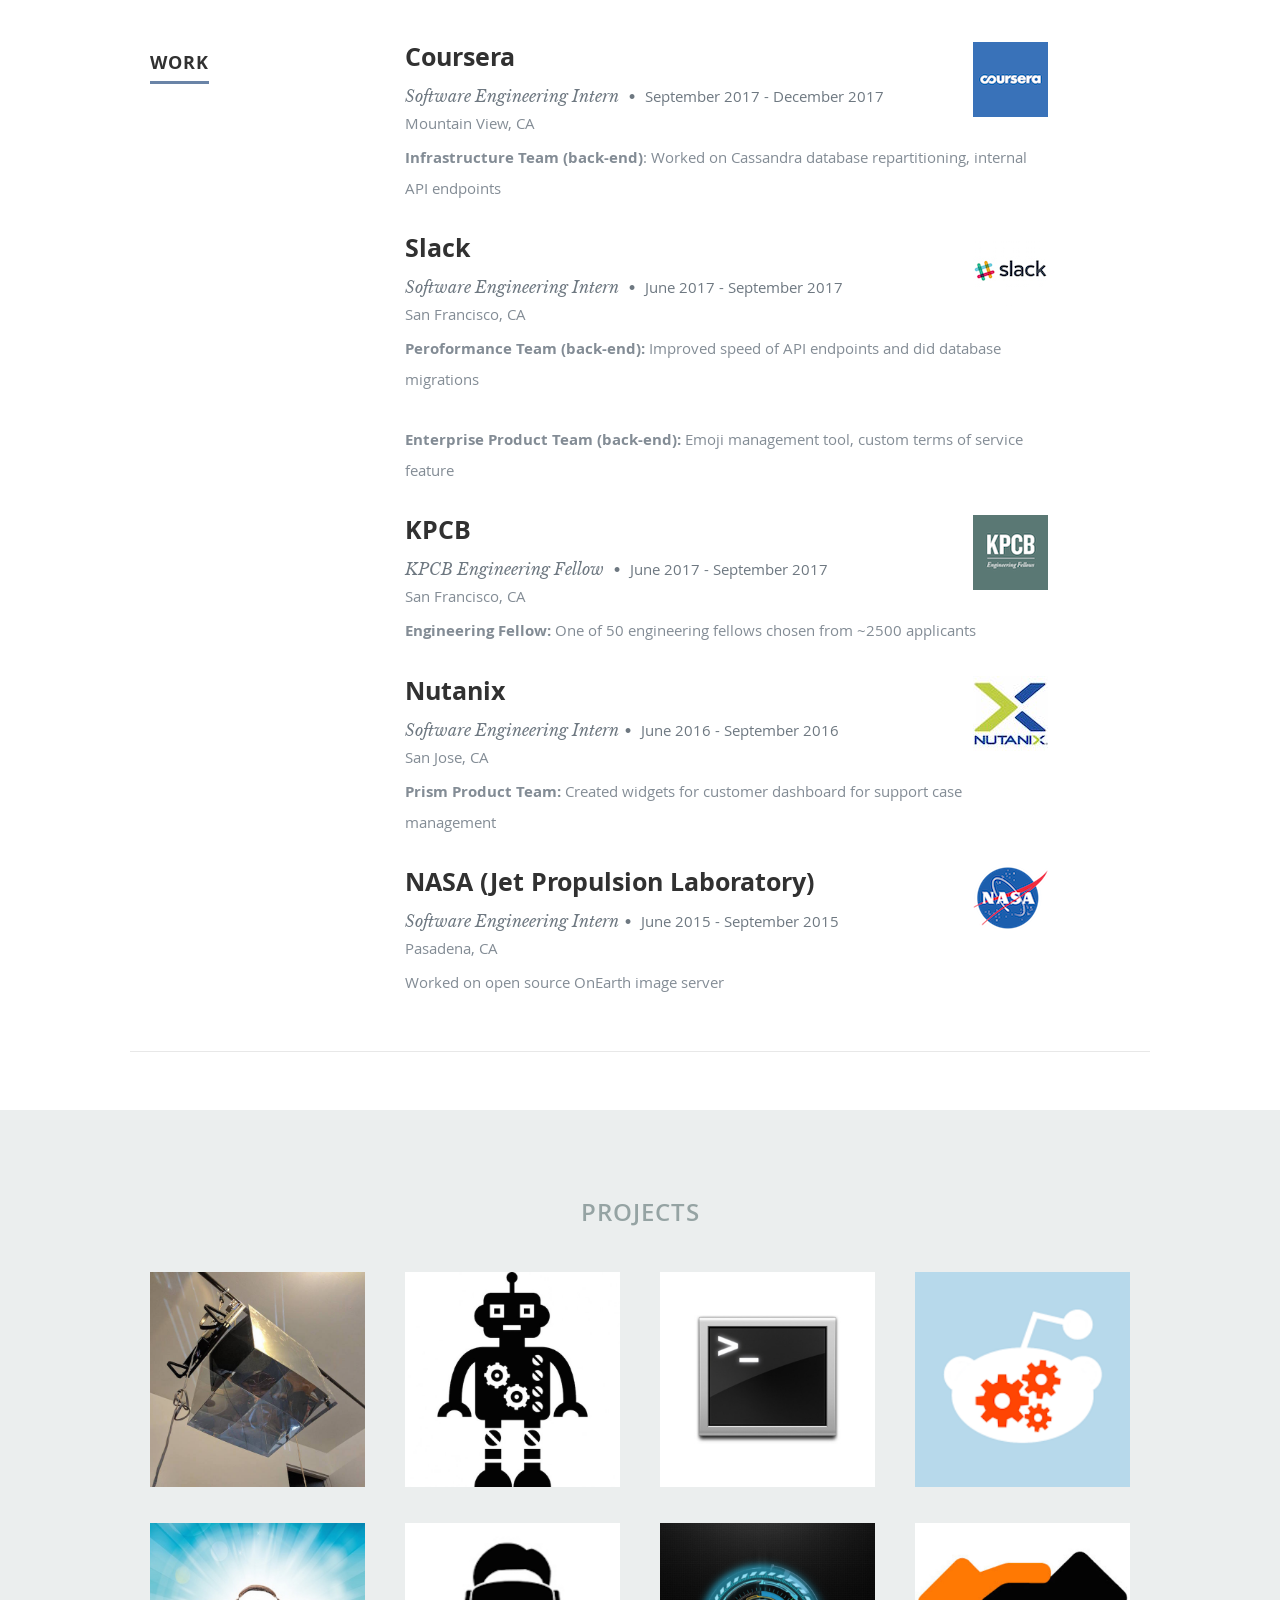
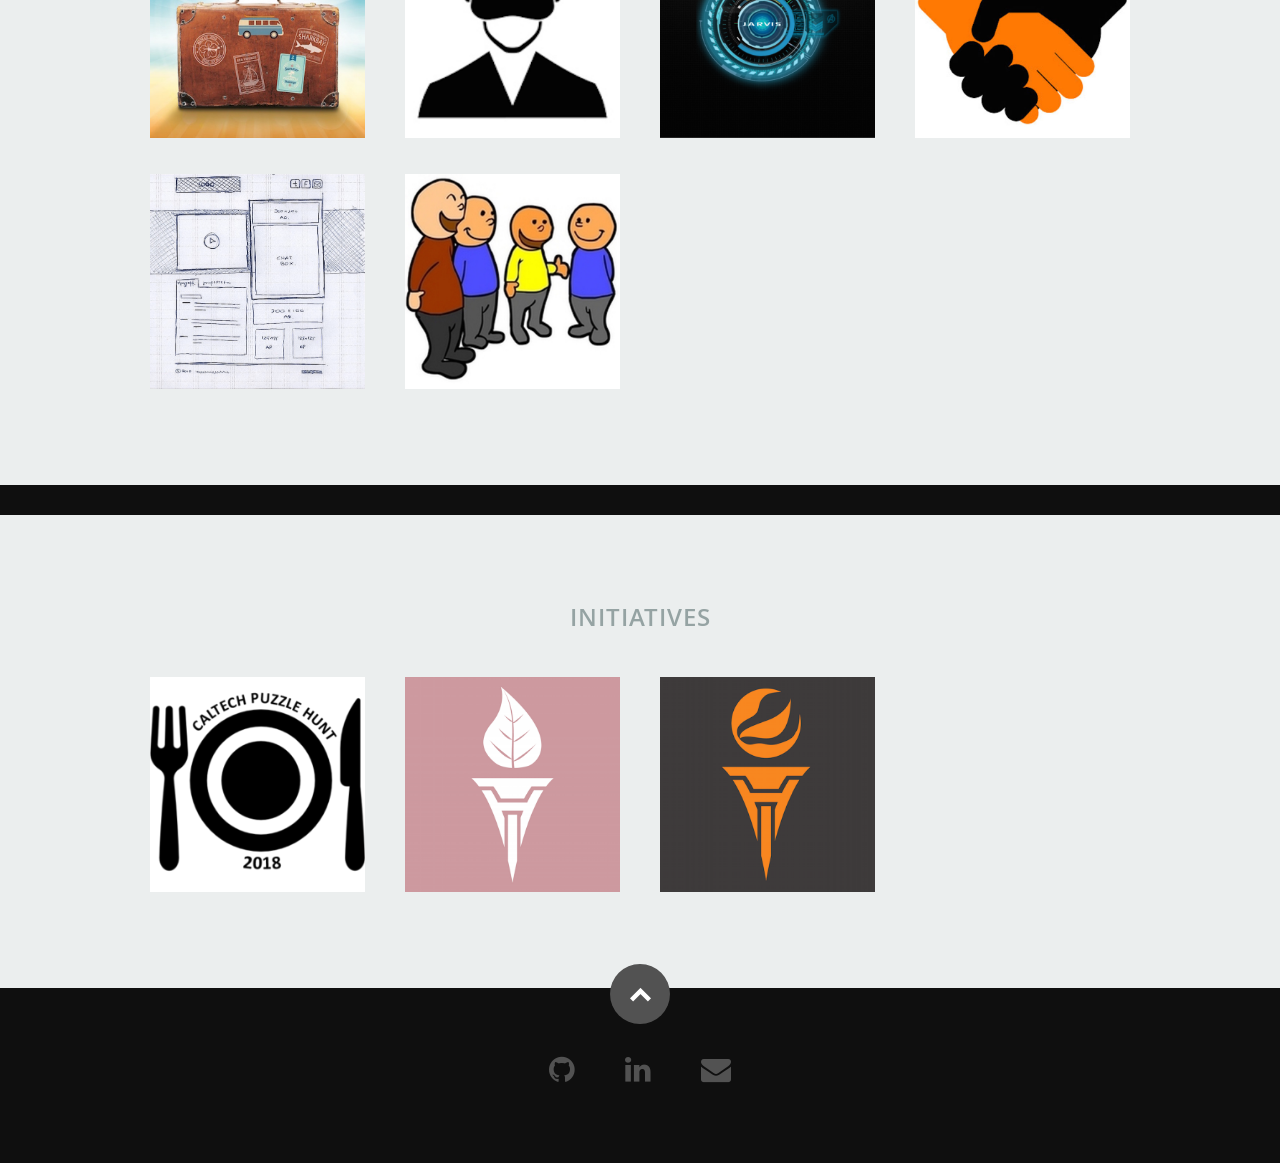
==== commit b5f75620: "site update" ====
--- a/index.html
+++ b/index.html
@@ -175,7 +175,7 @@
                   <p class="location"> Mountain View, CA </p>
 
                   <p>
-                  Coming soon!
+                  <b> Infrastructure Team (back-end)</b>: Worked on Cassandra database repartitioning, internal API endpoints
                   </p>
 
                </div>
@@ -192,7 +192,11 @@
                   <p class="location"> San Francisco, CA </p>
 
                   <p>
-                  Coming soon!
+                  <b> Peroformance Team (back-end):</b> Improved speed of API endpoints and did database migrations
+                  </p>
+
+                  <p>
+                  <b> Enterprise Product Team (back-end):</b> Emoji management tool, custom terms of service feature
                   </p>
 
                </div>
@@ -209,7 +213,7 @@
                   <p class="location"> San Francisco, CA </p>
 
                   <p>
-                  Coming soon!
+                  <b> Engineering Fellow: </b> One of 50 engineering fellows chosen from ~2500 applicants
                   </p>
 
                </div>
@@ -225,15 +229,7 @@
                   <p class="info">Software Engineering Intern<span>&bull;</span> <em class="date">June 2016 - September 2016</em></p>
                   <p class="location"> San Jose, CA </p>
 
-                  <p>
-                  - Used Backbone.js and Underscore.js to integrate service portal functionality into main dashboard of Prism management tool
-                  </p>
-                  <p>
-                  - Allows customers to monitor real-time updates on their support cases from the same interface they monitor health of their virtual machine clusters
-                  </p>
-                  <p>
-                  - Created functionality for customers to quickly open a support case from any page in Prism with pre-gathered diagnostic information
-                  </p>
+                  <p> <b> Prism Product Team: </b> Created widgets for customer dashboard for support case management </p>
 
                </div>
 
@@ -248,15 +244,7 @@
                   <p class="info">Software Engineering Intern<span>&bull;</span> <em class="date">June 2015 - September 2015</em></p>
                   <p class="location"> Pasadena, CA </p>
 
-                  <p>
-                  - Used Python's Flask framework to create REST API that generated con guration  les to automate serving earth imagery
-                  </p>
-                  <p>
-                  - API will be used in automation of all client applications using NASA's OnEarth open source software package
-                  </p>
-                  <p>
-                  - Created interface for OnEarth server for non-technical management using Javascript and HTML/CSS
-                  </p>
+                  <p> Worked on open source OnEarth image server </p>
 
                </div>
 
@@ -266,51 +254,21 @@
 
       </div> <!-- End Work -->
 
-
-      <!-- Skills
-
+      <!--
       <div class="row skill">
 
          <div class="three columns header-col">
-            <h1><span>Skills</span></h1>
-         </div>
-
-         <div class="nine columns main-col">
-
-
-				<div class="bars">
-
-				   <ul class="skills">
-					   <li><span class="bar-expand python"></span><em>Python</em></li>
-                  <li><span class="bar-expand javascript"></span><em>JavaScript</em></li>
-						<li><span class="bar-expand htmlcss"></span><em>HTML/CSS</em></li>
-						<li><span class="bar-expand mysql"></span><em>MySQL</em></li>
-						<li><span class="bar-expand java"></span><em>Java</em></li>
-                  <li><span class="bar-expand matlab"></span><em>Matlab</em></li>
-					</ul>
-
-				</div>
-
-        <div class="bars" style="float: right;">
-
-           <ul class="skills">
-             <li><span class="bar-expand flask"></span><em>Flask</em></li>
-                  <li><span class="bar-expand node"></span><em>Node.js</em></li>
-            <li><span class="bar-expand mongo"></span><em>MongoDB + NoSQL</em></li>
-            <li><span class="bar-expand backbone"></span><em>Backbone.js</em></li>
-            <li><span class="bar-expand git"></span><em>Git</em></li>
-                  <li><span class="bar-expand unity"></span><em>Unity</em></li>
-          </ul>
-
-        </div>
-
-			</div>
+            <h1><span>Talks and Writing</span></h1>
+         </div>
+
+         Coming soon
+
 
       </div>
+  -->
 
    </section>
 
-    -->
    <!-- Portfolio Section
    ================================================== -->
    <section id="portfolio">
@@ -829,8 +787,6 @@
                <li><a href="https://www.linkedin.com/in/advith"><i class="fa fa-linkedin"></i></a></li>
                <li><a href="mailto:advith.chelikani@gmail.com"><i class="fa fa-envelope"></i></a></li>
             </ul>
-
-            <p class="attrib"> Base template from www.styleshout.com </p>
 
          </div>
 
--- a/css/layout.css
+++ b/css/layout.css
@@ -240,7 +240,7 @@
 #resume {
    background: #fff;
    padding-top: 90px;
-   padding-bottom: 72px;
+   padding-bottom: 10px;
    overflow: hidden;
 }
 
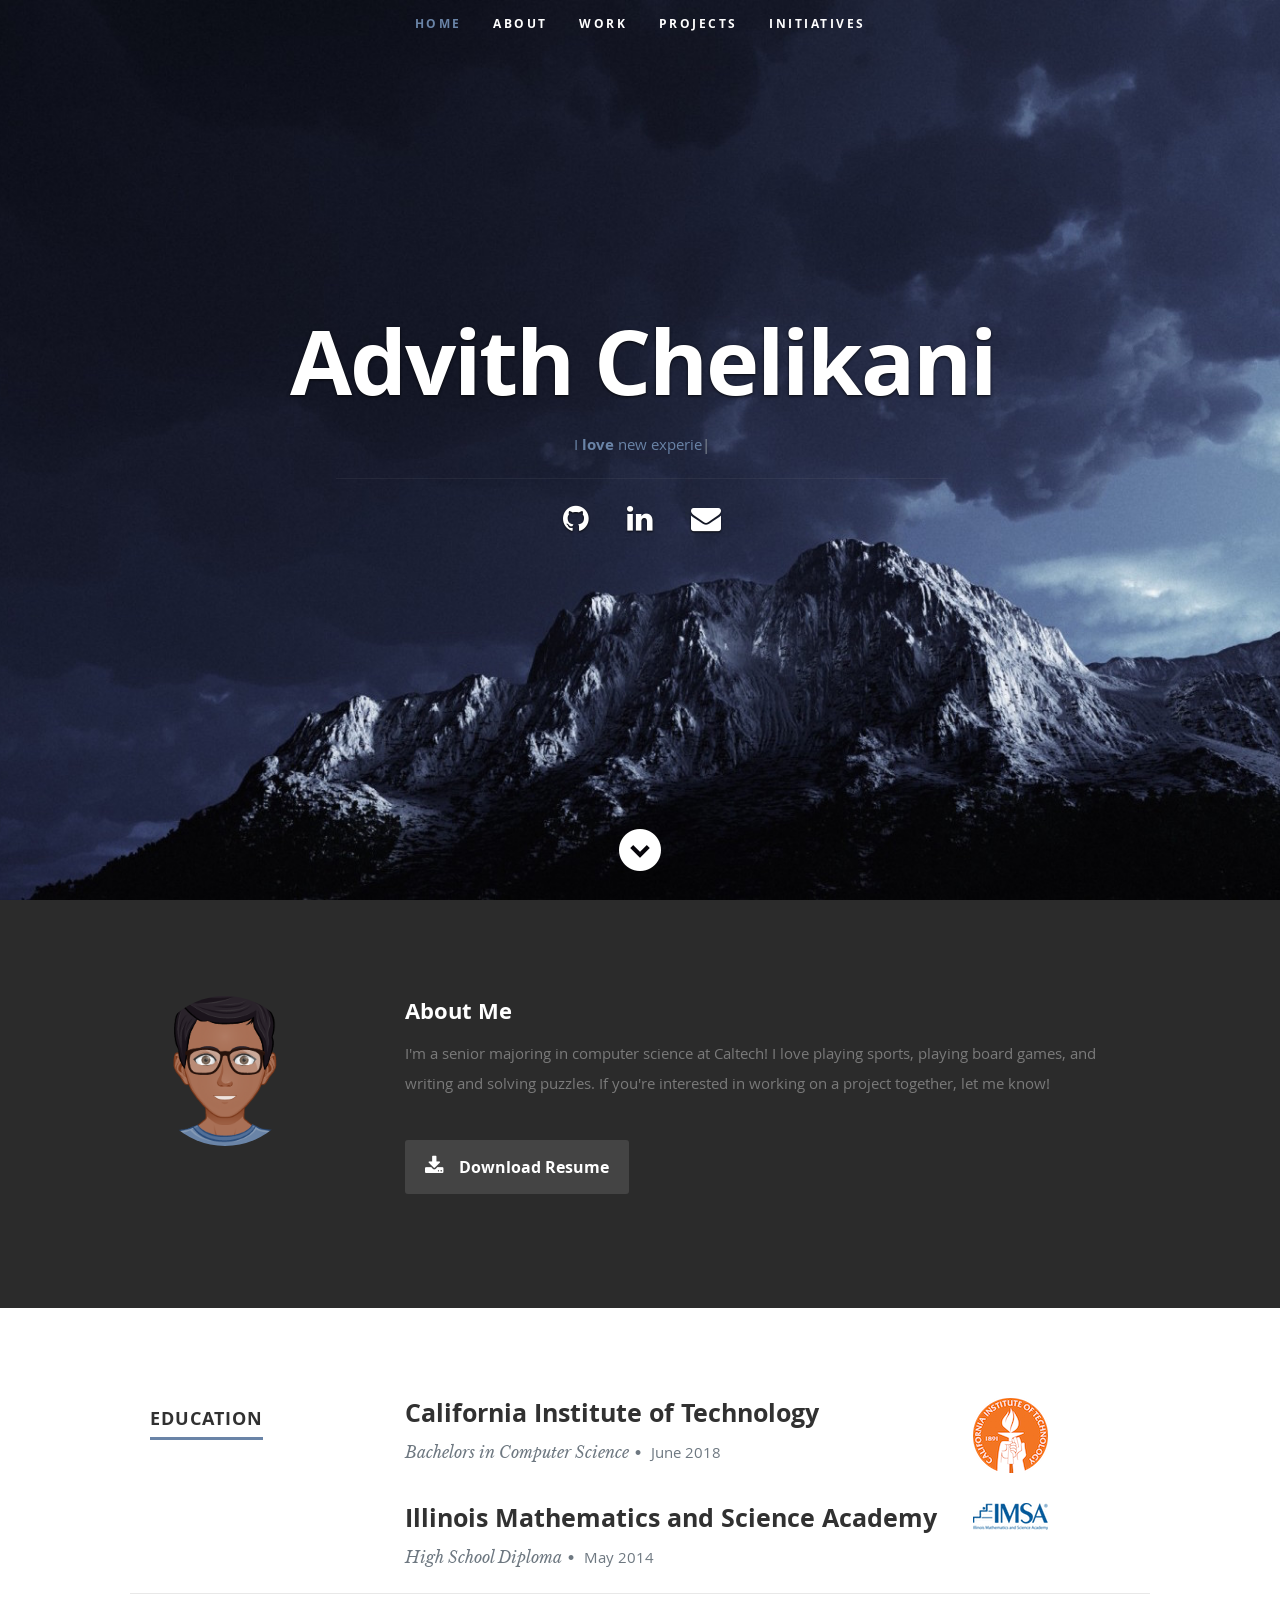
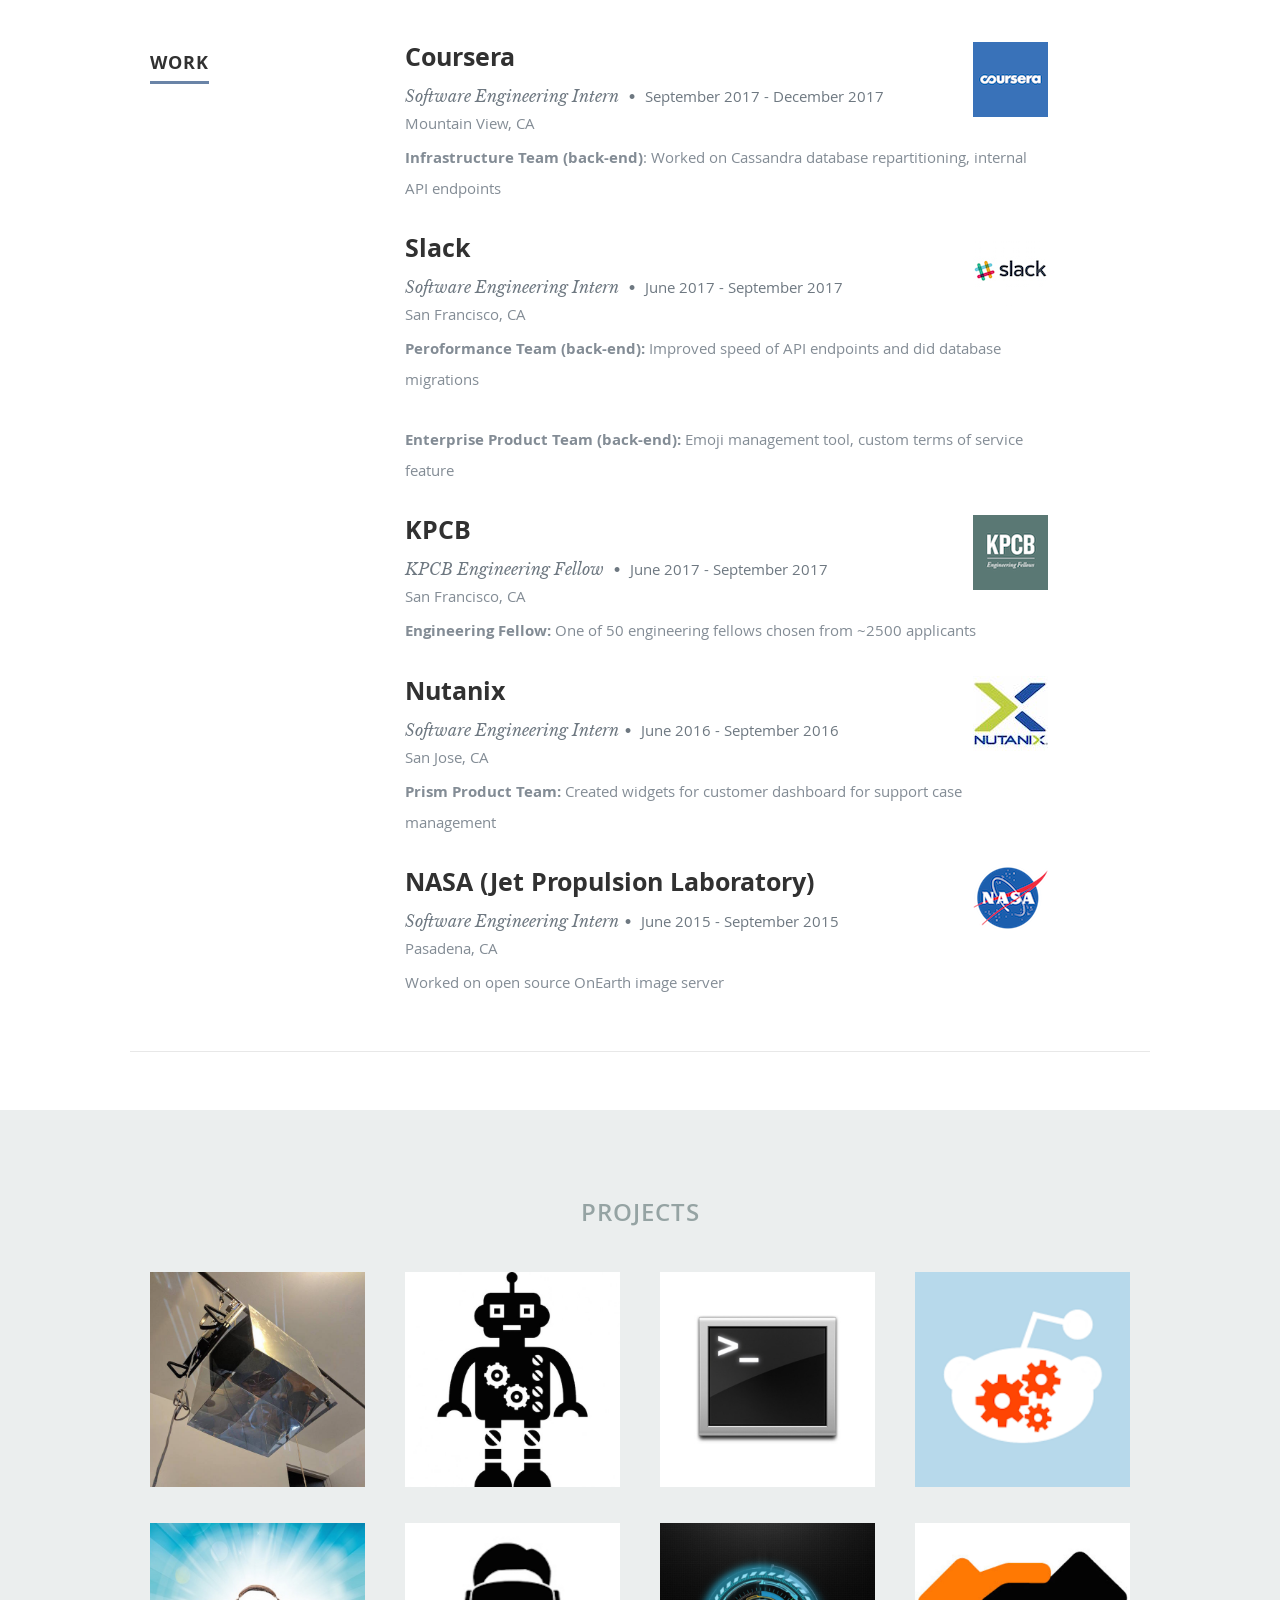
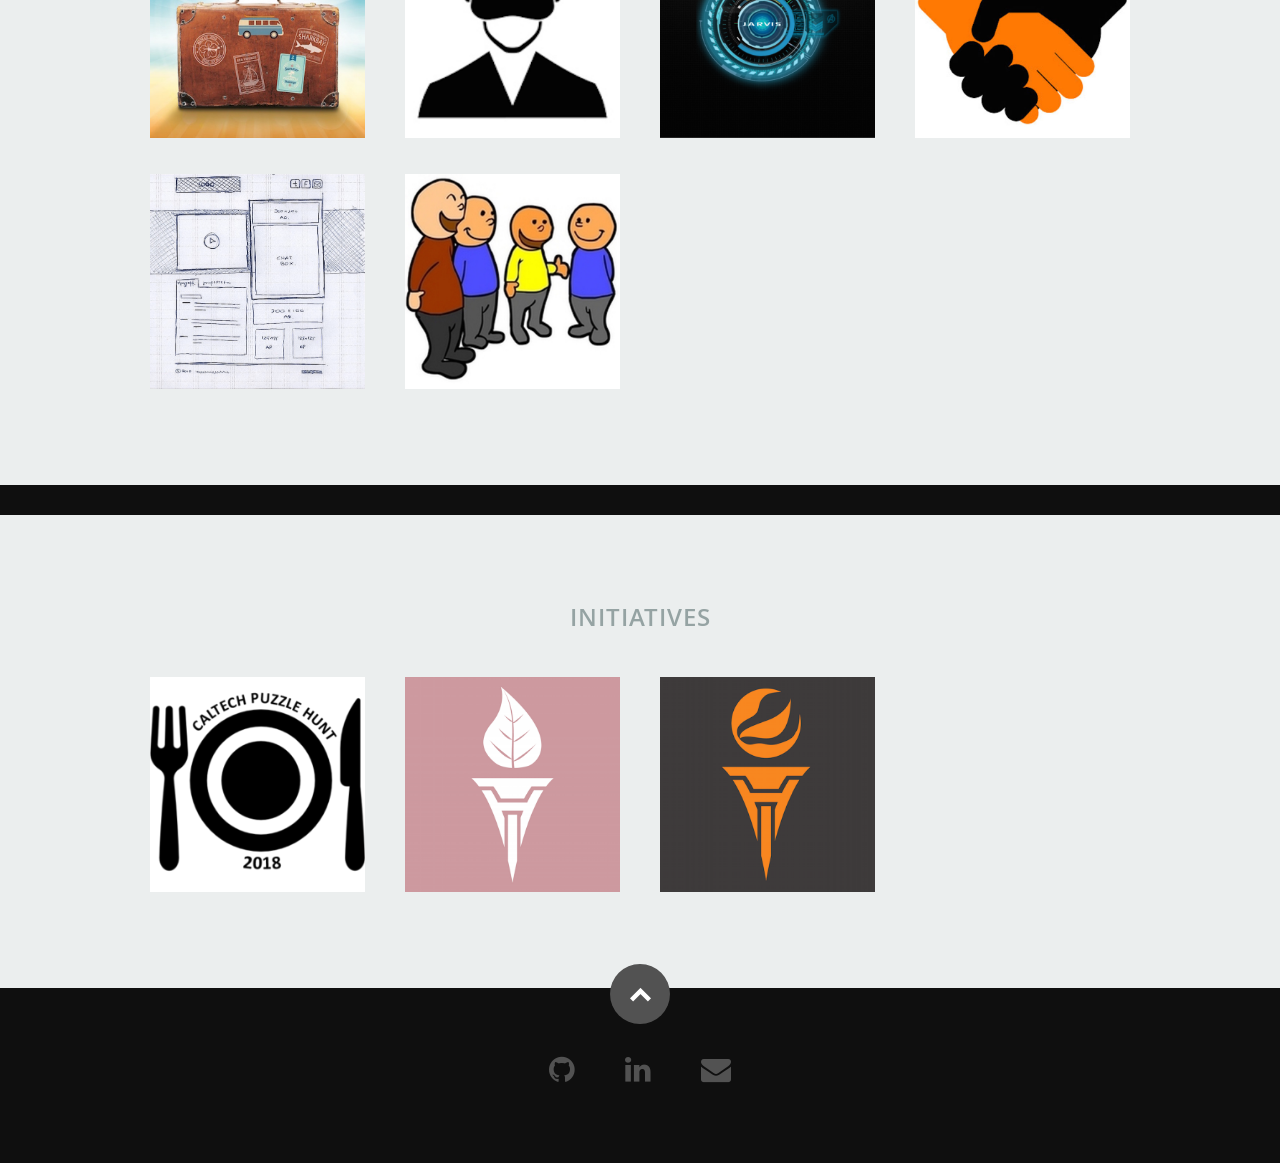
==== commit 8a10a779: "make padding relative for mobile" ====
--- a/index.html
+++ b/index.html
@@ -725,7 +725,7 @@
          </div>
 
             <div class="link-box">
-               <a href="puzzles/caltech_puzzle_hunt.html">Puzzles</a>
+               <a href="puzzles/caltech_puzzle_hunt.html">View Puzzles</a>
             <a class="popup-modal-dismiss">Close</a>
             </div>
 
--- a/css/layout.css
+++ b/css/layout.css
@@ -388,7 +388,7 @@
  }
 
  .puzzleheader {
-     padding-left: 200px;
+     padding-left: 20%;
      color: #000;
      font-size: 20px;
  }
@@ -398,7 +398,7 @@
  }
 
  .puzzle {
-     padding-left: 200px;
+     padding-left: 20%;
      float: left;
      color: #000;
  }
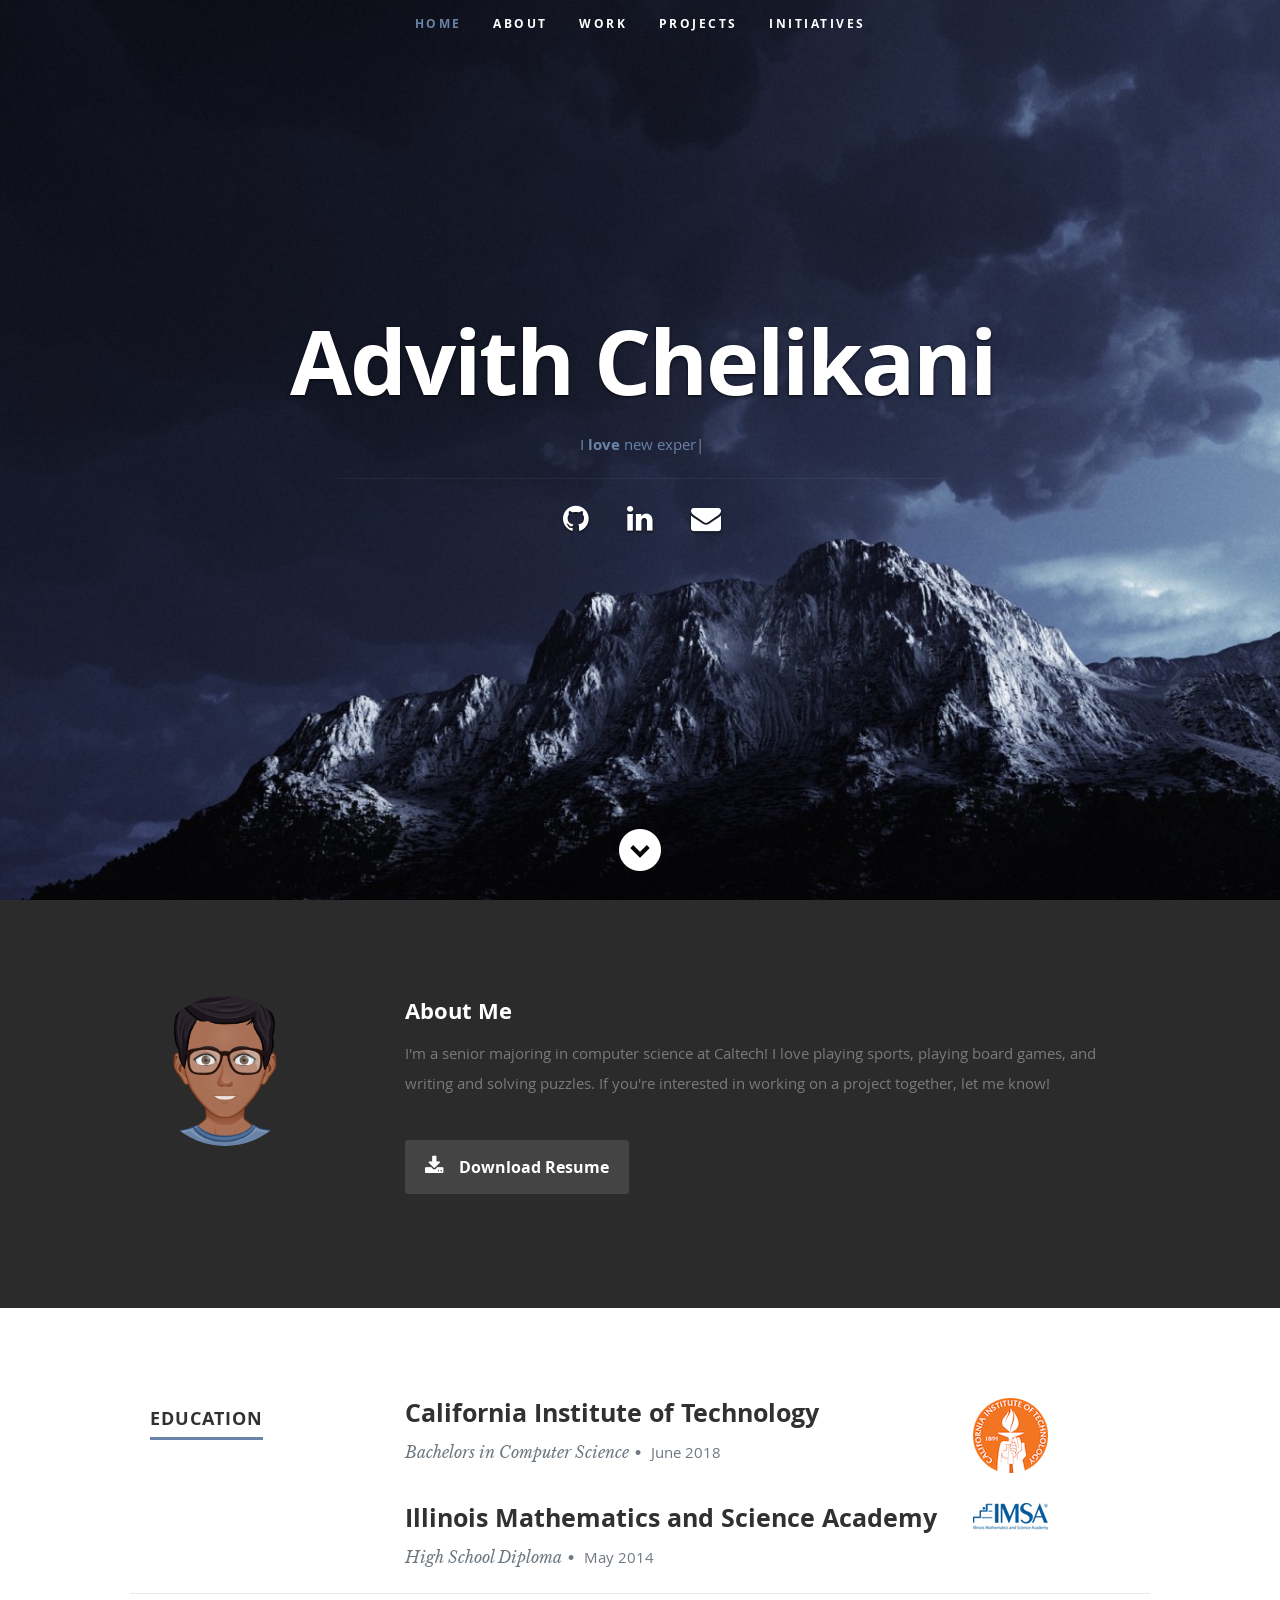
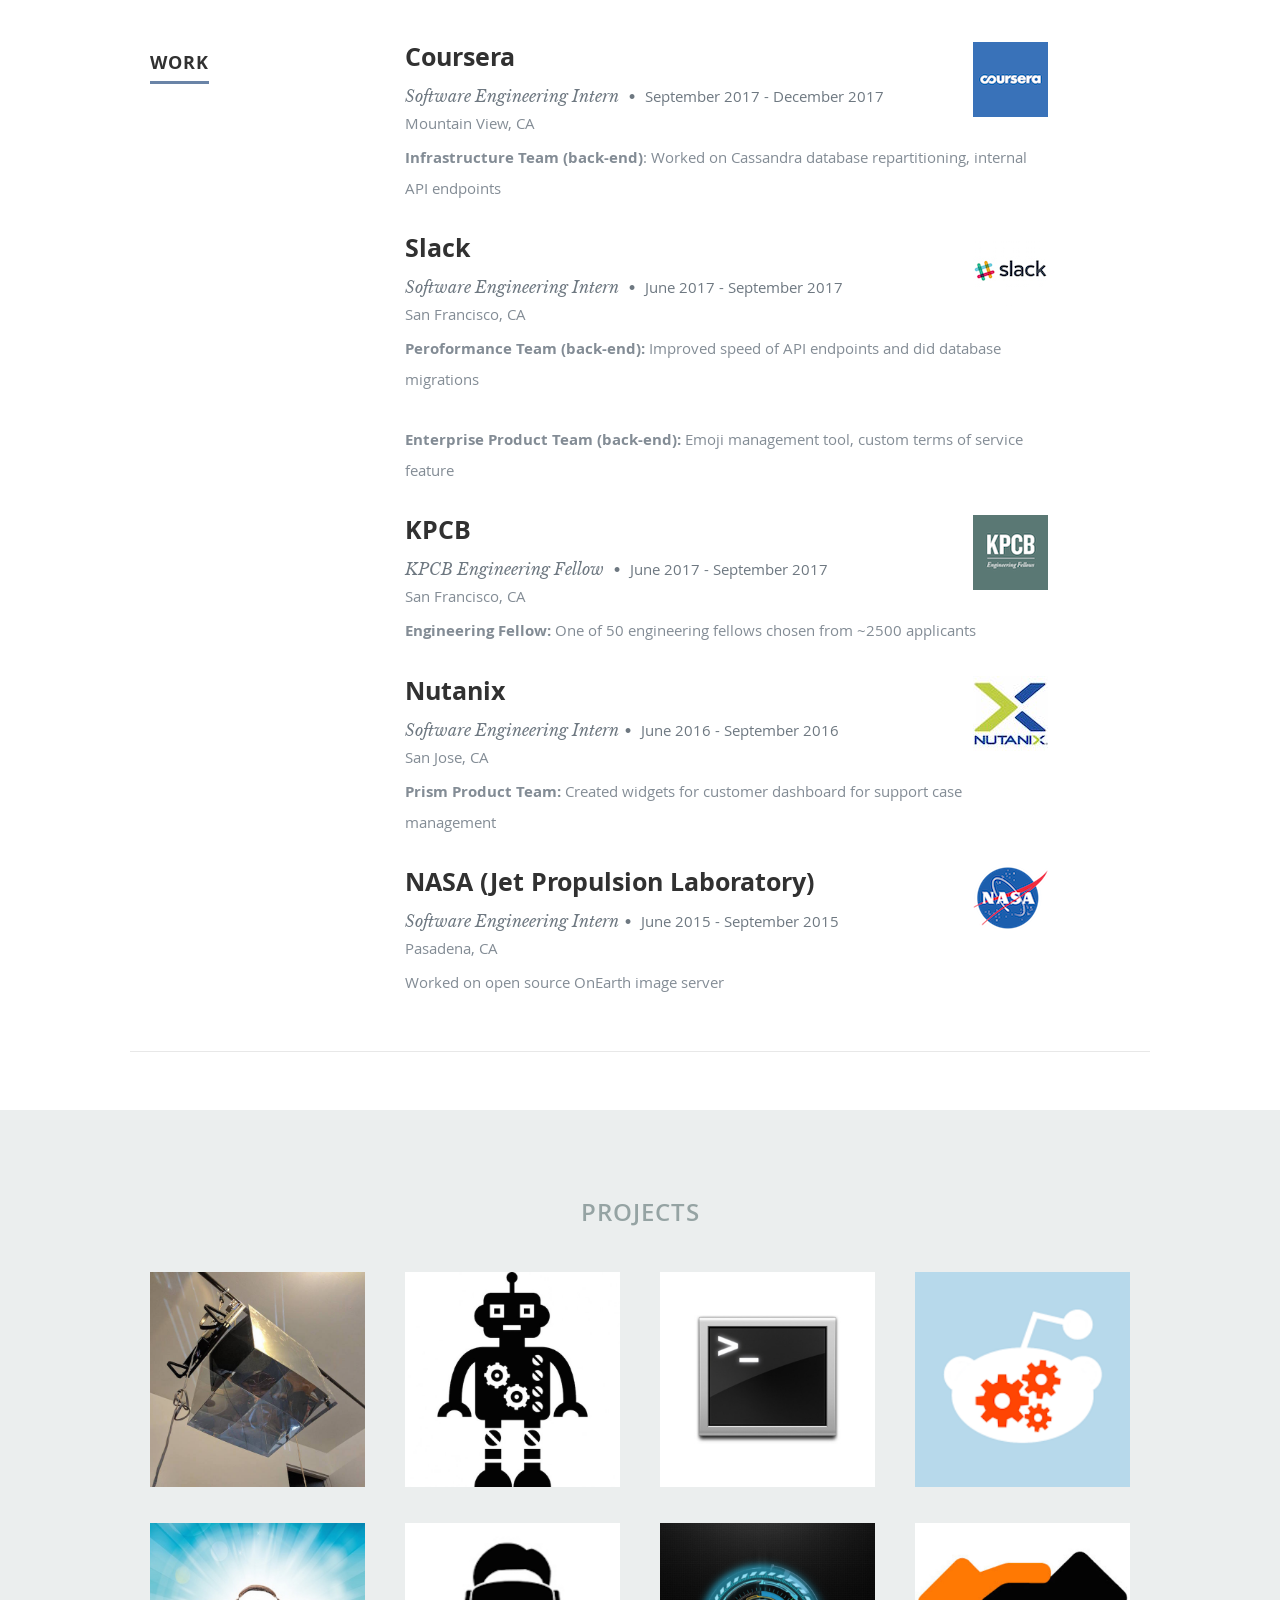
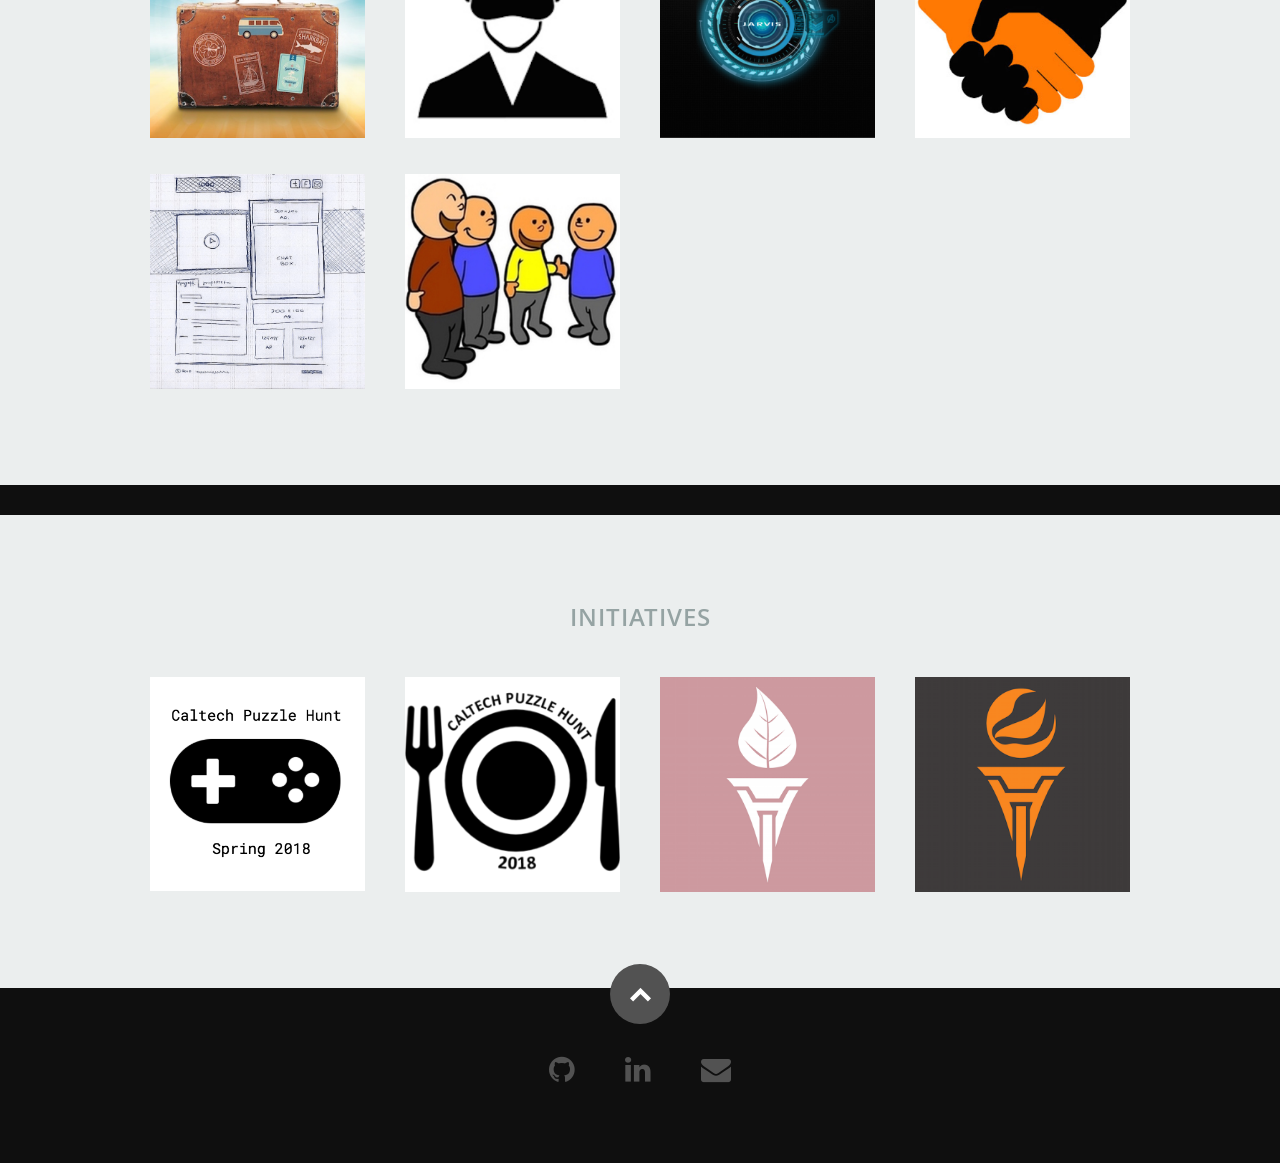
==== commit cc29e1a1: "added new puzzle file set" ====
--- a/index.html
+++ b/index.html
@@ -663,7 +663,7 @@
                     <div class="item-wrap">
 
                        <a href="#modal-001" title="">
-                          <img alt="" src="images/initiatives/cph_logo.png">
+                          <img alt="" src="images/initiatives/cph_spring_logo.png">
                           <div class="overlay">
                              <div class="portfolio-item-meta">
                            <h5>Caltech Puzzle Hunt</h5>
@@ -676,6 +676,23 @@
                     </div>
                </div> <!-- item end -->
 
+                <div class="columns portfolio-item">
+                    <div class="item-wrap">
+
+                       <a href="#modal-002" title="">
+                          <img alt="" src="images/initiatives/cph_winter_logo.png">
+                          <div class="overlay">
+                             <div class="portfolio-item-meta">
+                           <h5>Caltech Puzzle Hunt</h5>
+                                <p>Organizer + Puzzle Writer</p>
+                        </div>
+                          </div>
+                          <div class="link-icon"><i class="icon-plus"></i></div>
+                       </a>
+
+                    </div>
+               </div> <!-- item end -->
+
               <div class="columns portfolio-item">
                   <div class="item-wrap">
 
@@ -719,19 +736,35 @@
          <div id="modal-001" class="popup-modal mfp-hide">
 
          <div class="description-box">
-           <h4>Caltech Puzzle Hunt</h4>
+           <h4>Caltech Puzzle Hunt Spring 2018</h4>
+           <p>Wrote puzzles for and organized a 5-hour puzzle hunt at Caltech. </p>
+               <span class="categories"><i class="fa fa-tag"></i>Puzzles</span>
+         </div>
+
+            <div class="link-box">
+               <a href="puzzles/caltech_puzzle_hunt_spring.html">View Puzzles</a>
+            <a class="popup-modal-dismiss">Close</a>
+            </div>
+
+       </div><!-- modal-01 End -->
+
+         <div id="modal-002" class="popup-modal mfp-hide">
+
+         <div class="description-box">
+           <h4>Caltech Puzzle Hunt Winter 2018</h4>
            <p>Wrote puzzles for and organized a 4-hour puzzle hunt at Caltech. </p>
                <span class="categories"><i class="fa fa-tag"></i>Puzzles</span>
          </div>
 
             <div class="link-box">
-               <a href="puzzles/caltech_puzzle_hunt.html">View Puzzles</a>
+               <a href="puzzles/caltech_puzzle_hunt_winter.html">View Puzzles</a>
             <a class="popup-modal-dismiss">Close</a>
             </div>
 
        </div><!-- modal-01 End -->
 
-         <div id="modal-002" class="popup-modal mfp-hide">
+
+         <div id="modal-003" class="popup-modal mfp-hide">
 
          <img class="scale-with-grid" src="images/initiatives/hacktech2017banner.png" alt="" />
 
@@ -748,7 +781,7 @@
 
        </div><!-- modal-01 End -->
 
-         <div id="modal-003" class="popup-modal mfp-hide">
+         <div id="modal-004" class="popup-modal mfp-hide">
 
          <img class="scale-with-grid" src="images/initiatives/hacktech2016banner.jpg" alt="" />
 
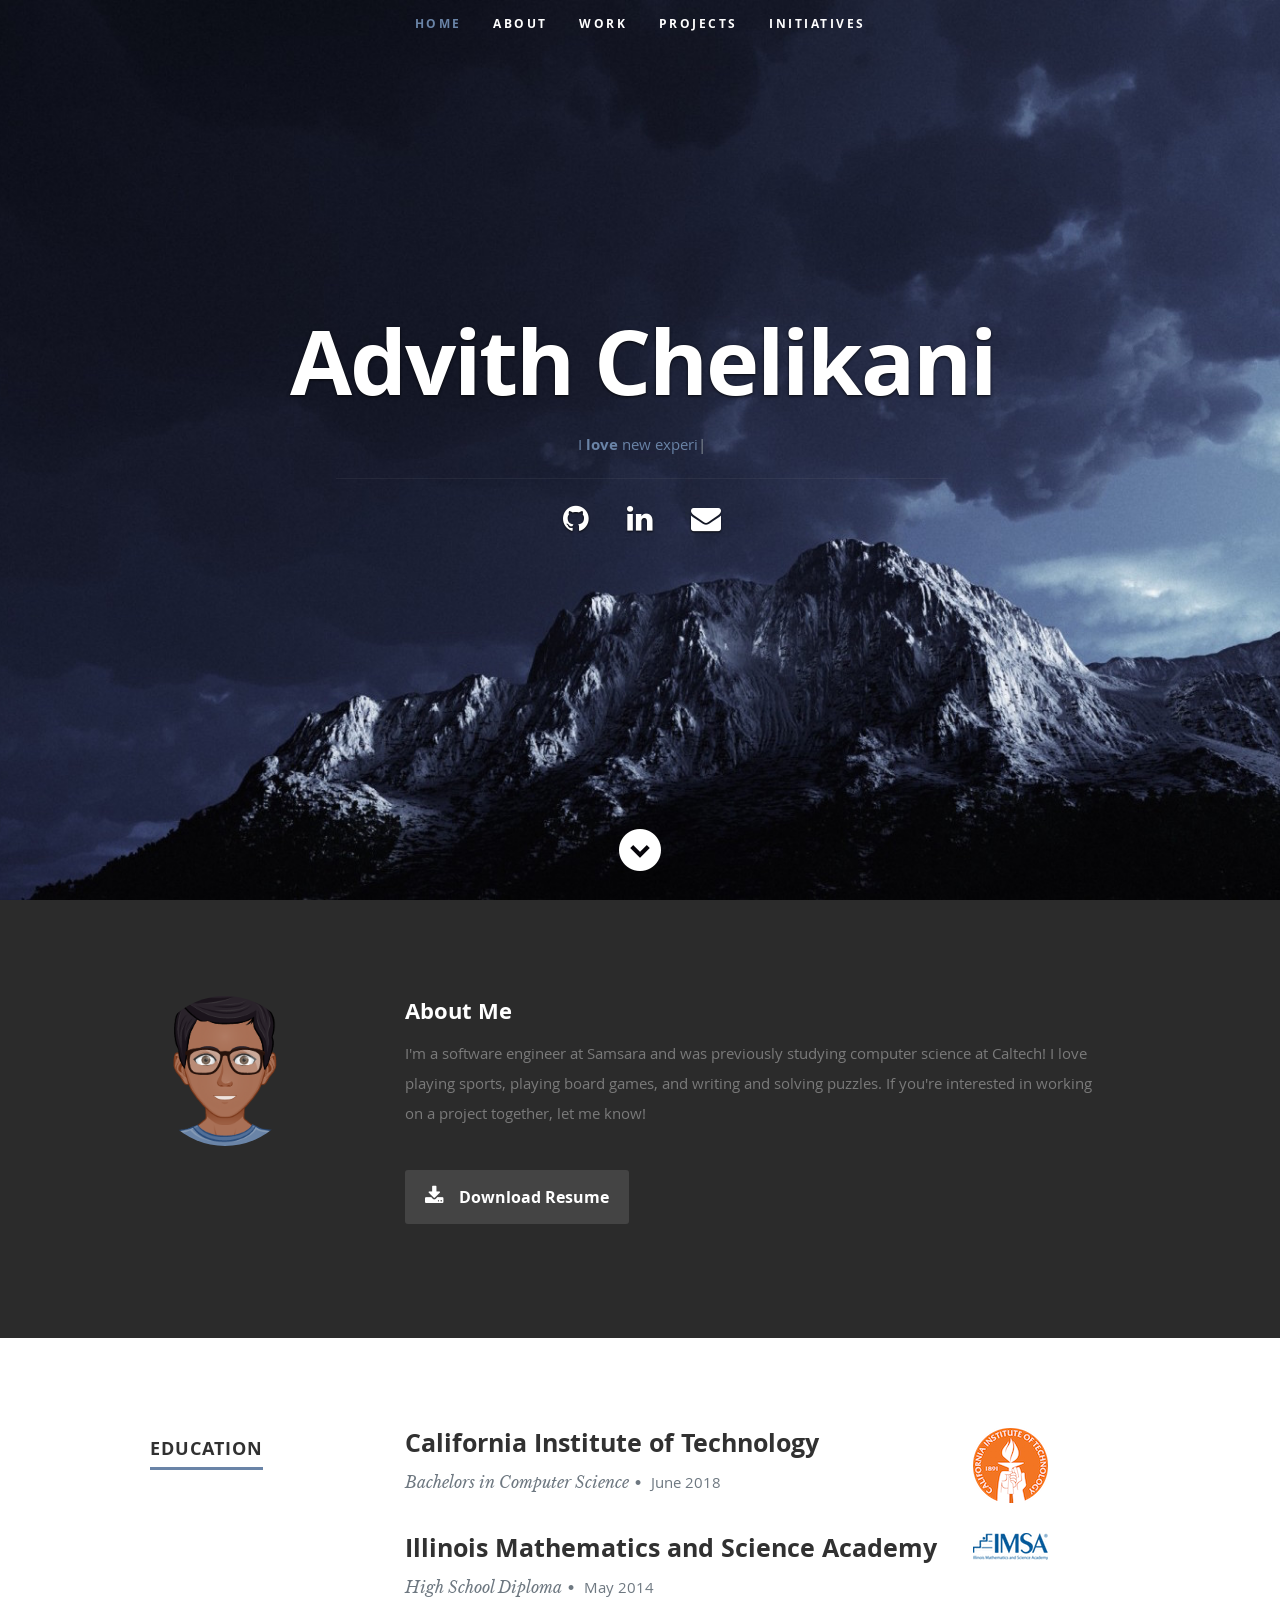
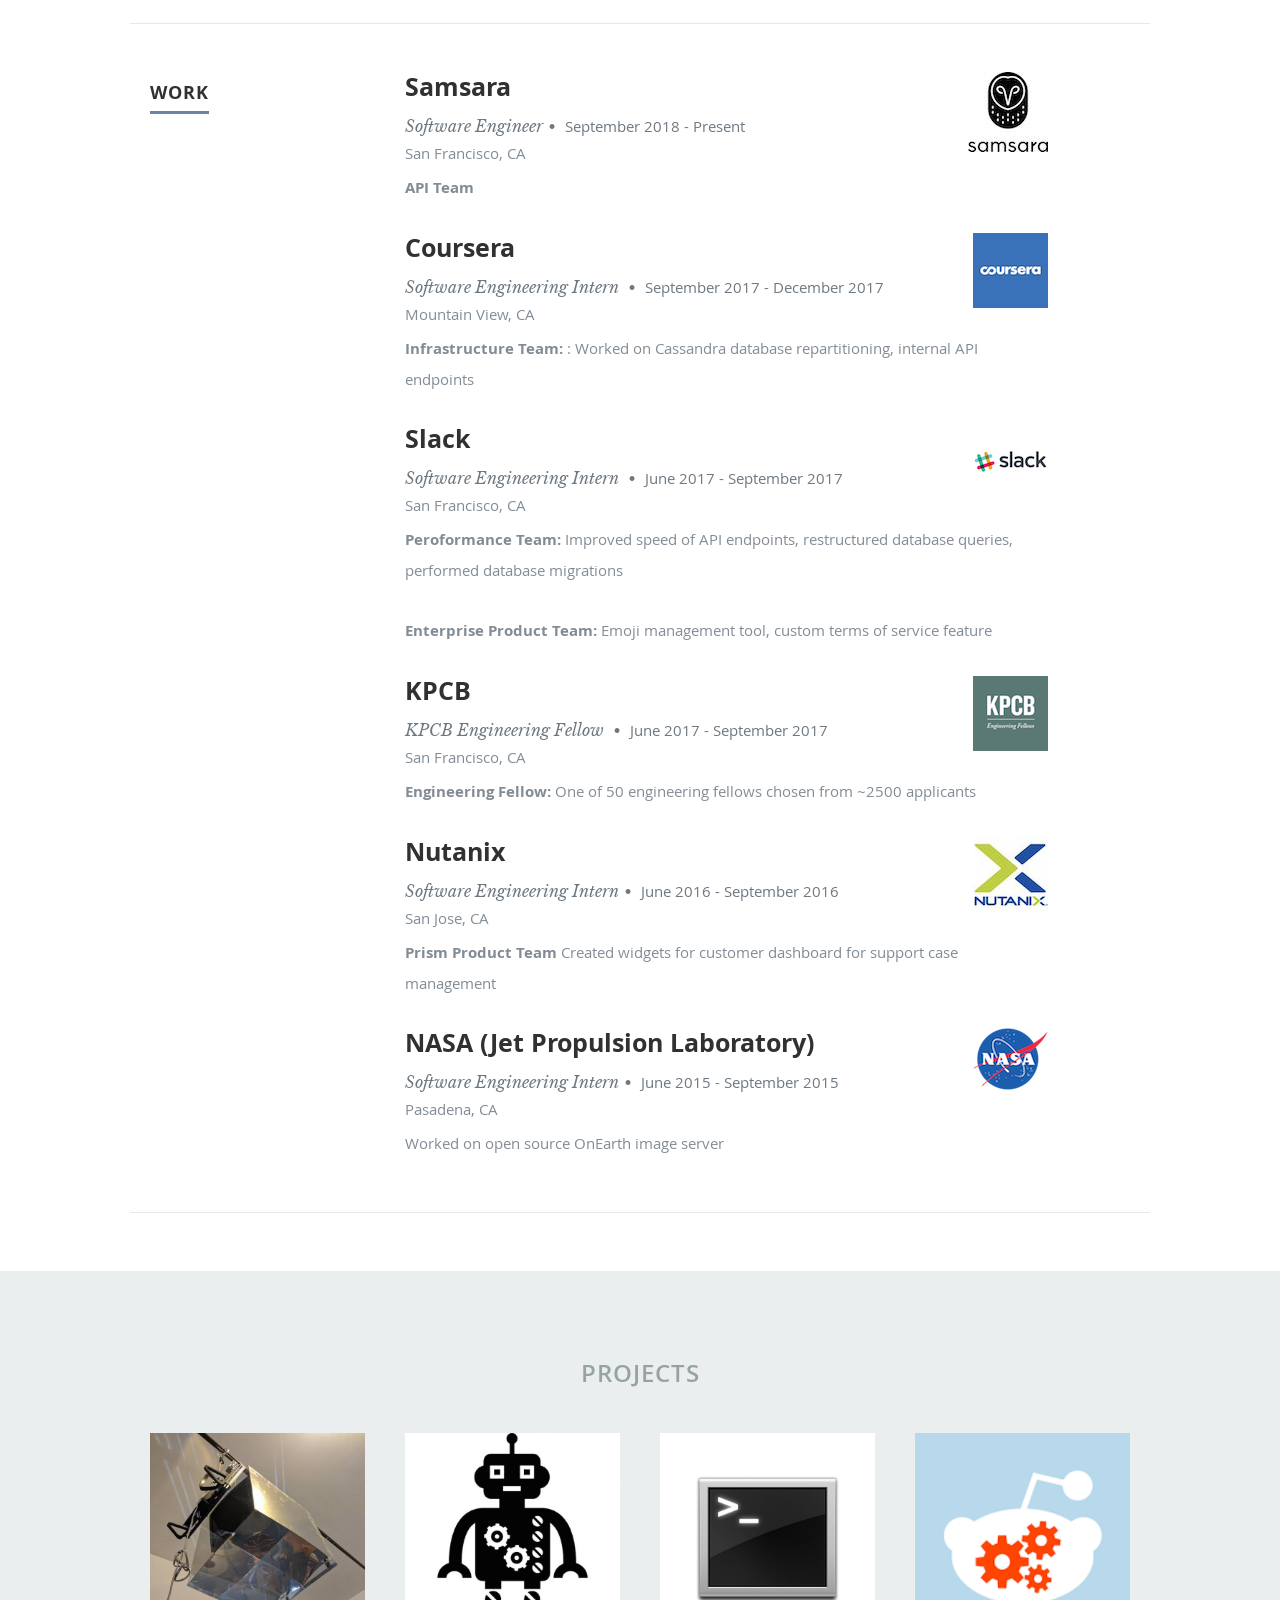
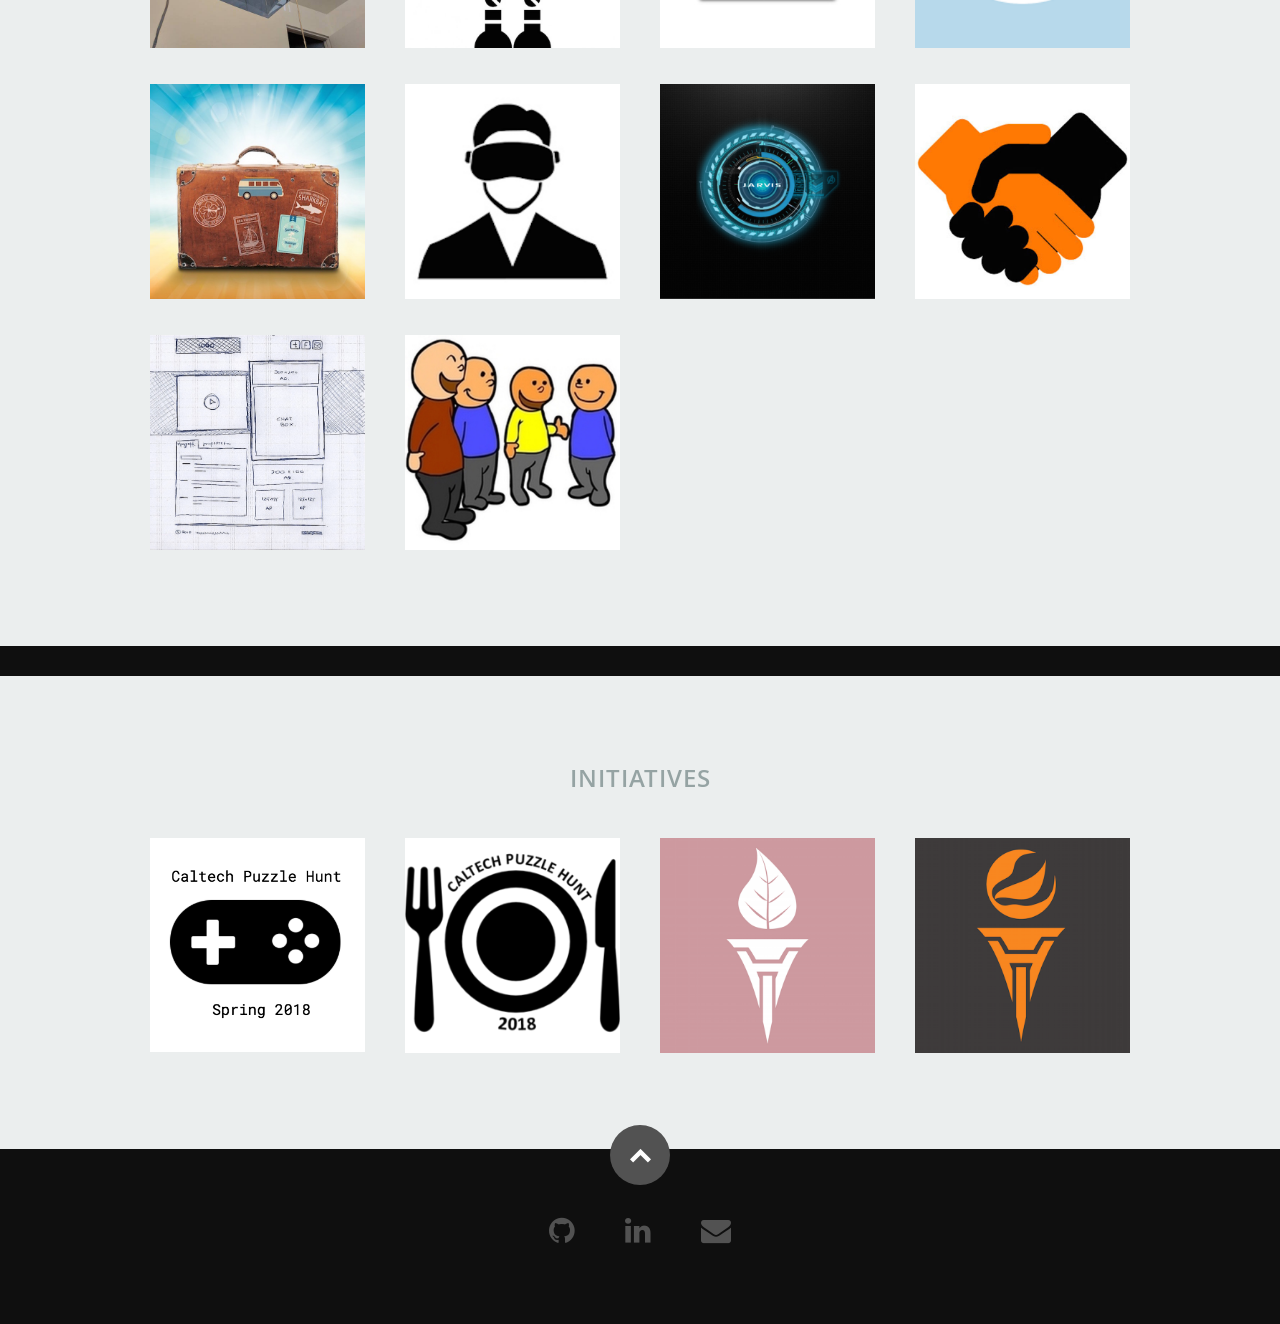
==== commit c9115158: "add samsara" ====
--- a/index.html
+++ b/index.html
@@ -90,7 +90,7 @@
 
             <h2>About Me</h2>
 
-            <p>I'm a senior majoring in computer science at Caltech!
+            <p>I'm a software engineer at Samsara and was previously studying computer science at Caltech!
             I love playing sports, playing board games, and writing and solving puzzles.
             If you're interested in working on a project together, let me know!
             </p>
@@ -165,6 +165,23 @@
          </div>
 
          <div class="nine columns main-col">
+           <div class="row item">
+
+              <div class="twelve columns">
+
+                 <h3>Samsara</h3>
+                 <img src="images/samsara.jpg" class="logo">
+                 <p class="info">Software Engineer<span>&bull;</span> <em class="date">September 2018 - Present</em></p>
+                 <p class="location"> San Francisco, CA </p>
+
+                 <p>
+                 <b> API Team</b>
+                 </p>
+
+              </div>
+
+           </div>
+
             <div class="row item">
 
                <div class="twelve columns">
@@ -175,7 +192,7 @@
                   <p class="location"> Mountain View, CA </p>
 
                   <p>
-                  <b> Infrastructure Team (back-end)</b>: Worked on Cassandra database repartitioning, internal API endpoints
+                  <b> Infrastructure Team: </b>: Worked on Cassandra database repartitioning, internal API endpoints
                   </p>
 
                </div>
@@ -192,11 +209,10 @@
                   <p class="location"> San Francisco, CA </p>
 
                   <p>
-                  <b> Peroformance Team (back-end):</b> Improved speed of API endpoints and did database migrations
+                  <b> Peroformance Team:</b> Improved speed of API endpoints, restructured database queries, performed database migrations
                   </p>
-
                   <p>
-                  <b> Enterprise Product Team (back-end):</b> Emoji management tool, custom terms of service feature
+                  <b> Enterprise Product Team:</b> Emoji management tool, custom terms of service feature
                   </p>
 
                </div>
@@ -229,7 +245,7 @@
                   <p class="info">Software Engineering Intern<span>&bull;</span> <em class="date">June 2016 - September 2016</em></p>
                   <p class="location"> San Jose, CA </p>
 
-                  <p> <b> Prism Product Team: </b> Created widgets for customer dashboard for support case management </p>
+                  <p> <b> Prism Product Team </b> Created widgets for customer dashboard for support case management </p>
 
                </div>
 
@@ -696,7 +712,7 @@
               <div class="columns portfolio-item">
                   <div class="item-wrap">
 
-                     <a href="#modal-002" title="">
+                     <a href="#modal-003" title="">
                         <img alt="" src="images/initiatives/hacktech2017.png">
                         <div class="overlay">
                            <div class="portfolio-item-meta">
@@ -713,7 +729,7 @@
                <div class="columns portfolio-item">
                   <div class="item-wrap">
 
-                     <a href="#modal-003" title="">
+                     <a href="#modal-004" title="">
                         <img alt="" src="images/initiatives/hacktech2016.png">
                         <div class="overlay">
                            <div class="portfolio-item-meta">
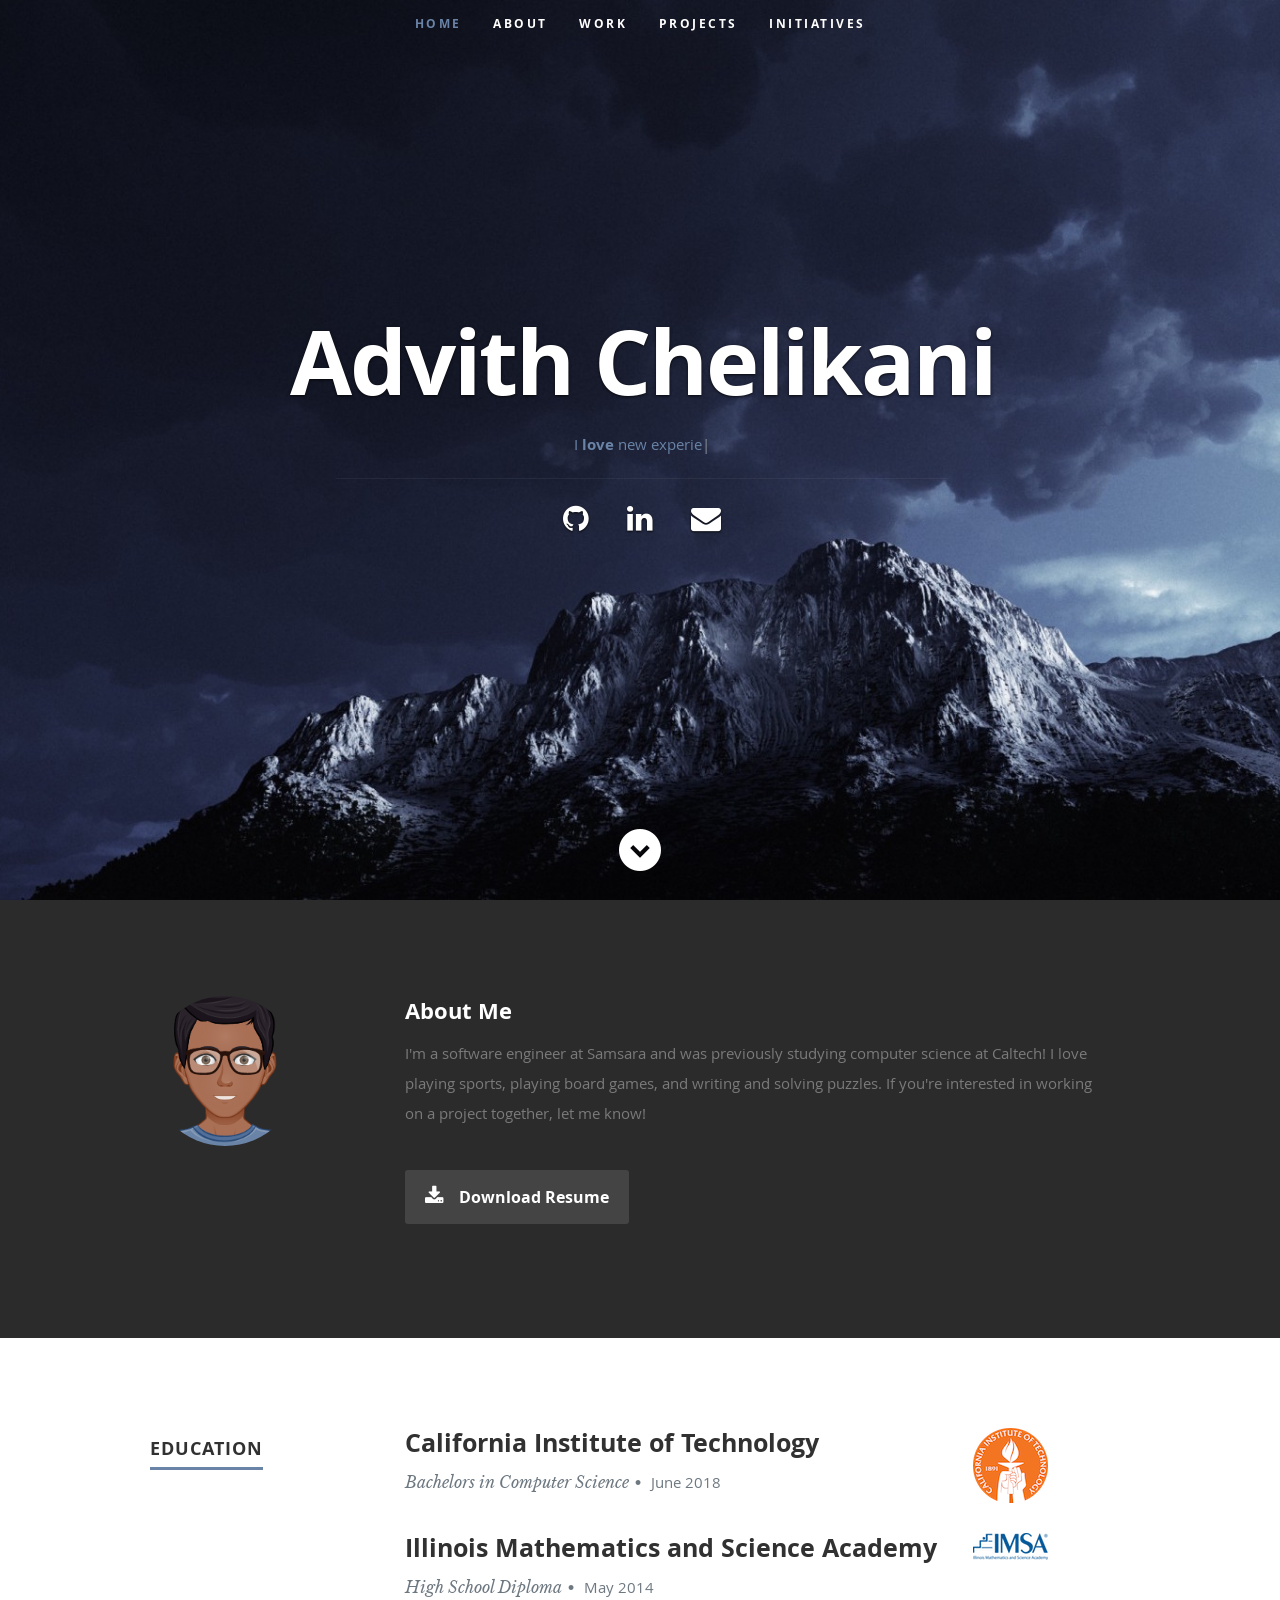
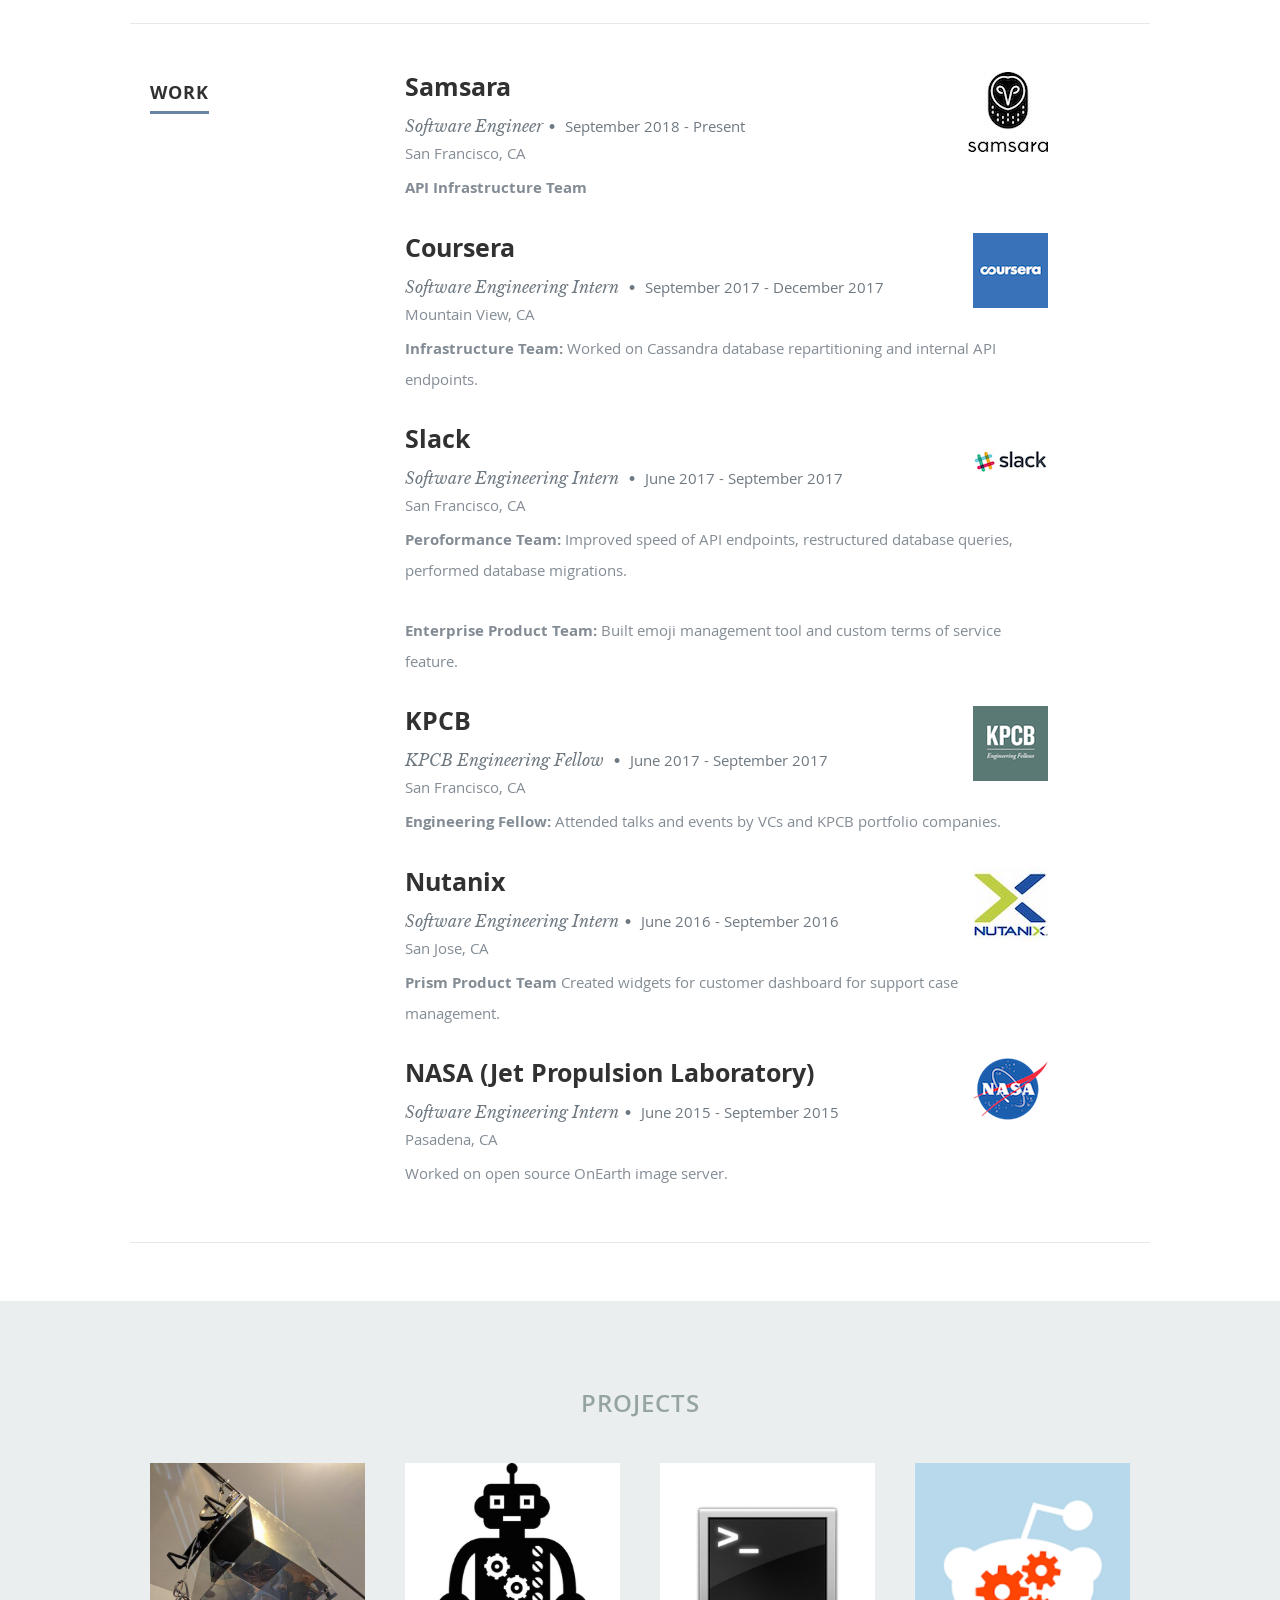
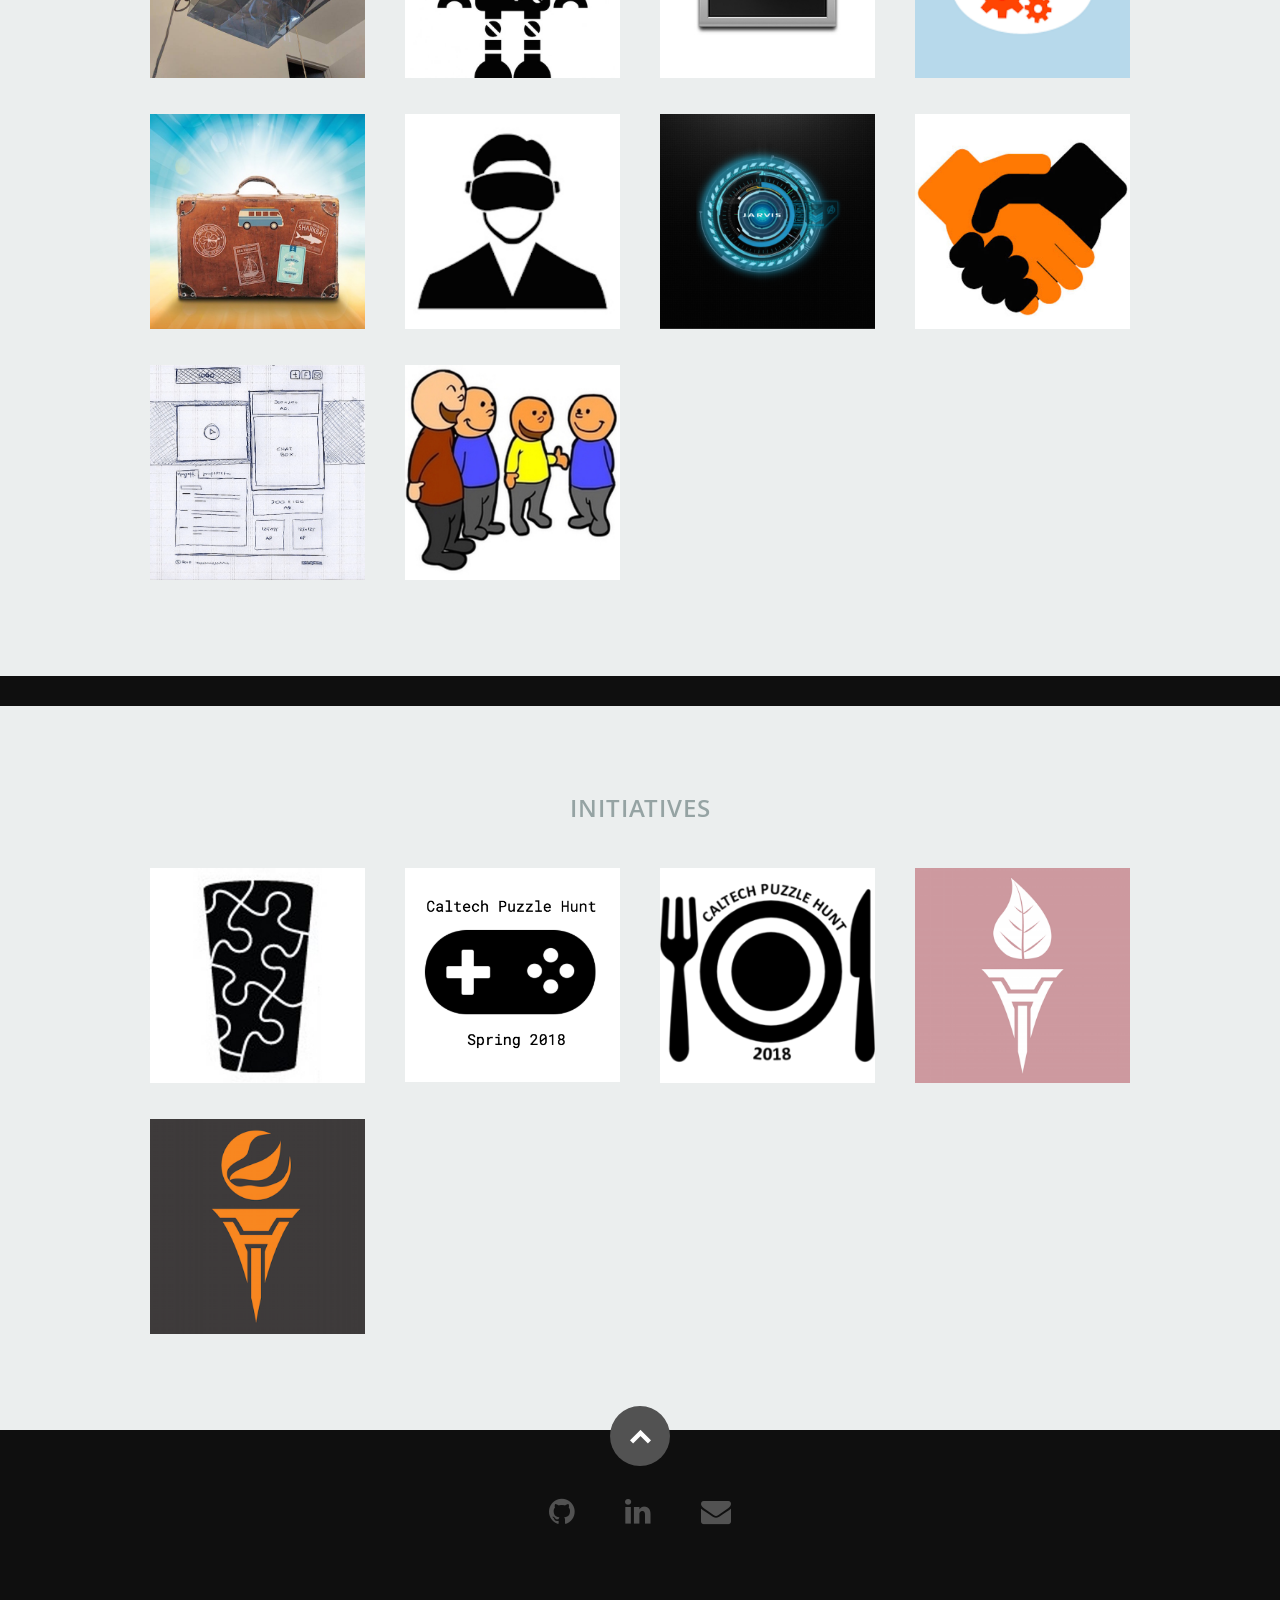
==== commit 51e06936: "site uppdate" ====
--- a/index.html
+++ b/index.html
@@ -175,7 +175,7 @@
                  <p class="location"> San Francisco, CA </p>
 
                  <p>
-                 <b> API Team</b>
+                 <b> API Infrastructure Team</b>
                  </p>
 
               </div>
@@ -192,7 +192,7 @@
                   <p class="location"> Mountain View, CA </p>
 
                   <p>
-                  <b> Infrastructure Team: </b>: Worked on Cassandra database repartitioning, internal API endpoints
+                  <b> Infrastructure Team: </b> Worked on Cassandra database repartitioning and internal API endpoints.
                   </p>
 
                </div>
@@ -209,10 +209,10 @@
                   <p class="location"> San Francisco, CA </p>
 
                   <p>
-                  <b> Peroformance Team:</b> Improved speed of API endpoints, restructured database queries, performed database migrations
+                  <b> Peroformance Team:</b> Improved speed of API endpoints, restructured database queries, performed database migrations.
                   </p>
                   <p>
-                  <b> Enterprise Product Team:</b> Emoji management tool, custom terms of service feature
+                  <b> Enterprise Product Team:</b> Built emoji management tool and custom terms of service feature.
                   </p>
 
                </div>
@@ -229,7 +229,7 @@
                   <p class="location"> San Francisco, CA </p>
 
                   <p>
-                  <b> Engineering Fellow: </b> One of 50 engineering fellows chosen from ~2500 applicants
+                  <b> Engineering Fellow: </b> Attended talks and events by VCs and KPCB portfolio companies.
                   </p>
 
                </div>
@@ -245,7 +245,7 @@
                   <p class="info">Software Engineering Intern<span>&bull;</span> <em class="date">June 2016 - September 2016</em></p>
                   <p class="location"> San Jose, CA </p>
 
-                  <p> <b> Prism Product Team </b> Created widgets for customer dashboard for support case management </p>
+                  <p> <b> Prism Product Team </b> Created widgets for customer dashboard for support case management. </p>
 
                </div>
 
@@ -260,7 +260,7 @@
                   <p class="info">Software Engineering Intern<span>&bull;</span> <em class="date">June 2015 - September 2015</em></p>
                   <p class="location"> Pasadena, CA </p>
 
-                  <p> Worked on open source OnEarth image server </p>
+                  <p> Worked on open source OnEarth image server. </p>
 
                </div>
 
@@ -675,6 +675,23 @@
             <!-- portfolio-wrapper -->
             <div id="portfolio-wrapper" class="bgrid-quarters s-bgrid-thirds cf">
 
+               <div class="columns portfolio-item">
+                  <div class="item-wrap">
+
+                     <a href="#modal-005" title="">
+                        <img alt="" src="images/initiatives/puzzled_pint_logo.jpeg">
+                        <div class="overlay">
+                           <div class="portfolio-item-meta">
+                         <h5>Puzzled Pint</h5>
+                              <p>Puzzle Writer</p>
+                      </div>
+                        </div>
+                        <div class="link-icon"><i class="icon-plus"></i></div>
+                     </a>
+
+                  </div>
+             </div> <!-- item end -->
+
                 <div class="columns portfolio-item">
                     <div class="item-wrap">
 
@@ -748,6 +765,21 @@
             </div> <!-- portfolio-wrapper end -->
 
          </div> <!-- twelve columns end -->
+
+         <div id="modal-005" class="popup-modal mfp-hide">
+
+            <div class="description-box">
+              <h4>Puzzled Pint</h4>
+              <p>Wrote a set of puzzles for February 2019 Puzzle Pint event.</p>
+                  <span class="categories"><i class="fa fa-tag"></i>Puzzles</span>
+            </div>
+   
+               <div class="link-box">
+                  <a href="http://www.puzzledpint.com/puzzles/february-2019">View Puzzles</a>
+               <a class="popup-modal-dismiss">Close</a>
+               </div>
+   
+          </div><!-- modal-01 End -->
 
          <div id="modal-001" class="popup-modal mfp-hide">
 
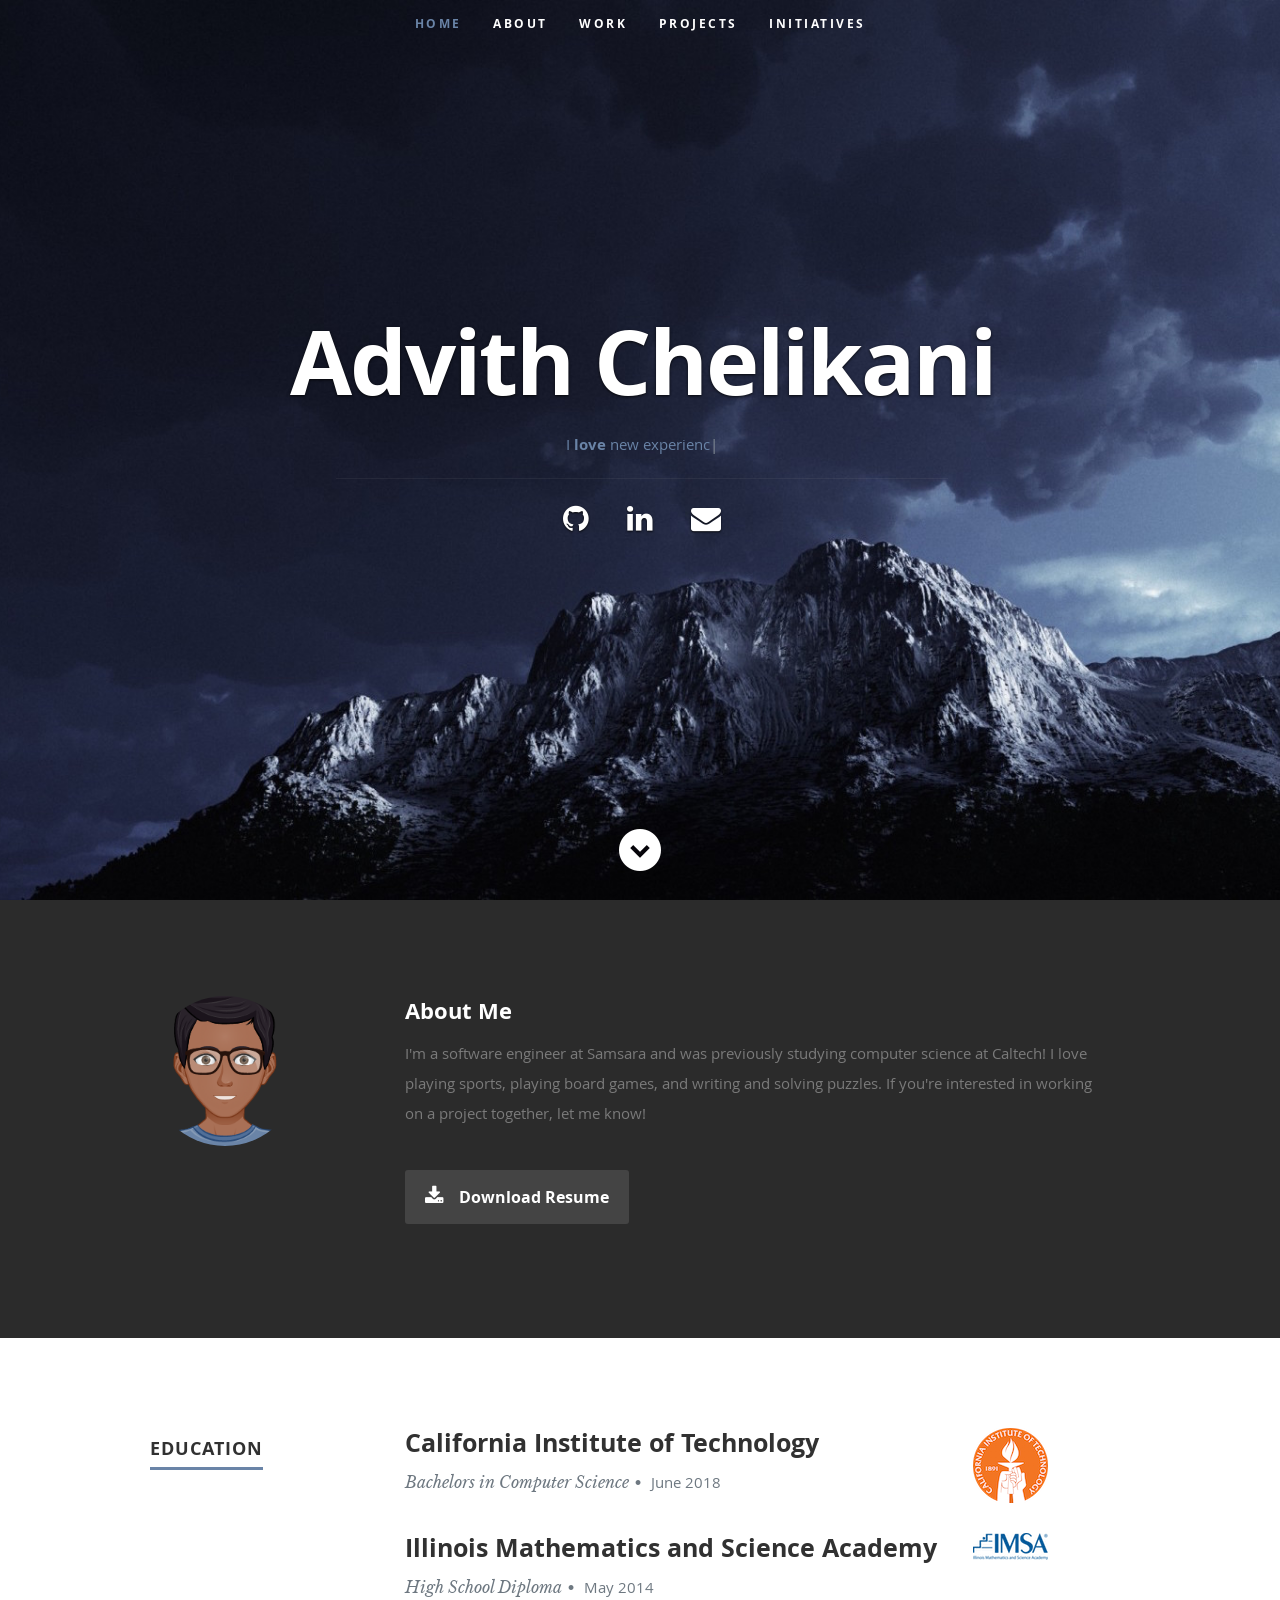
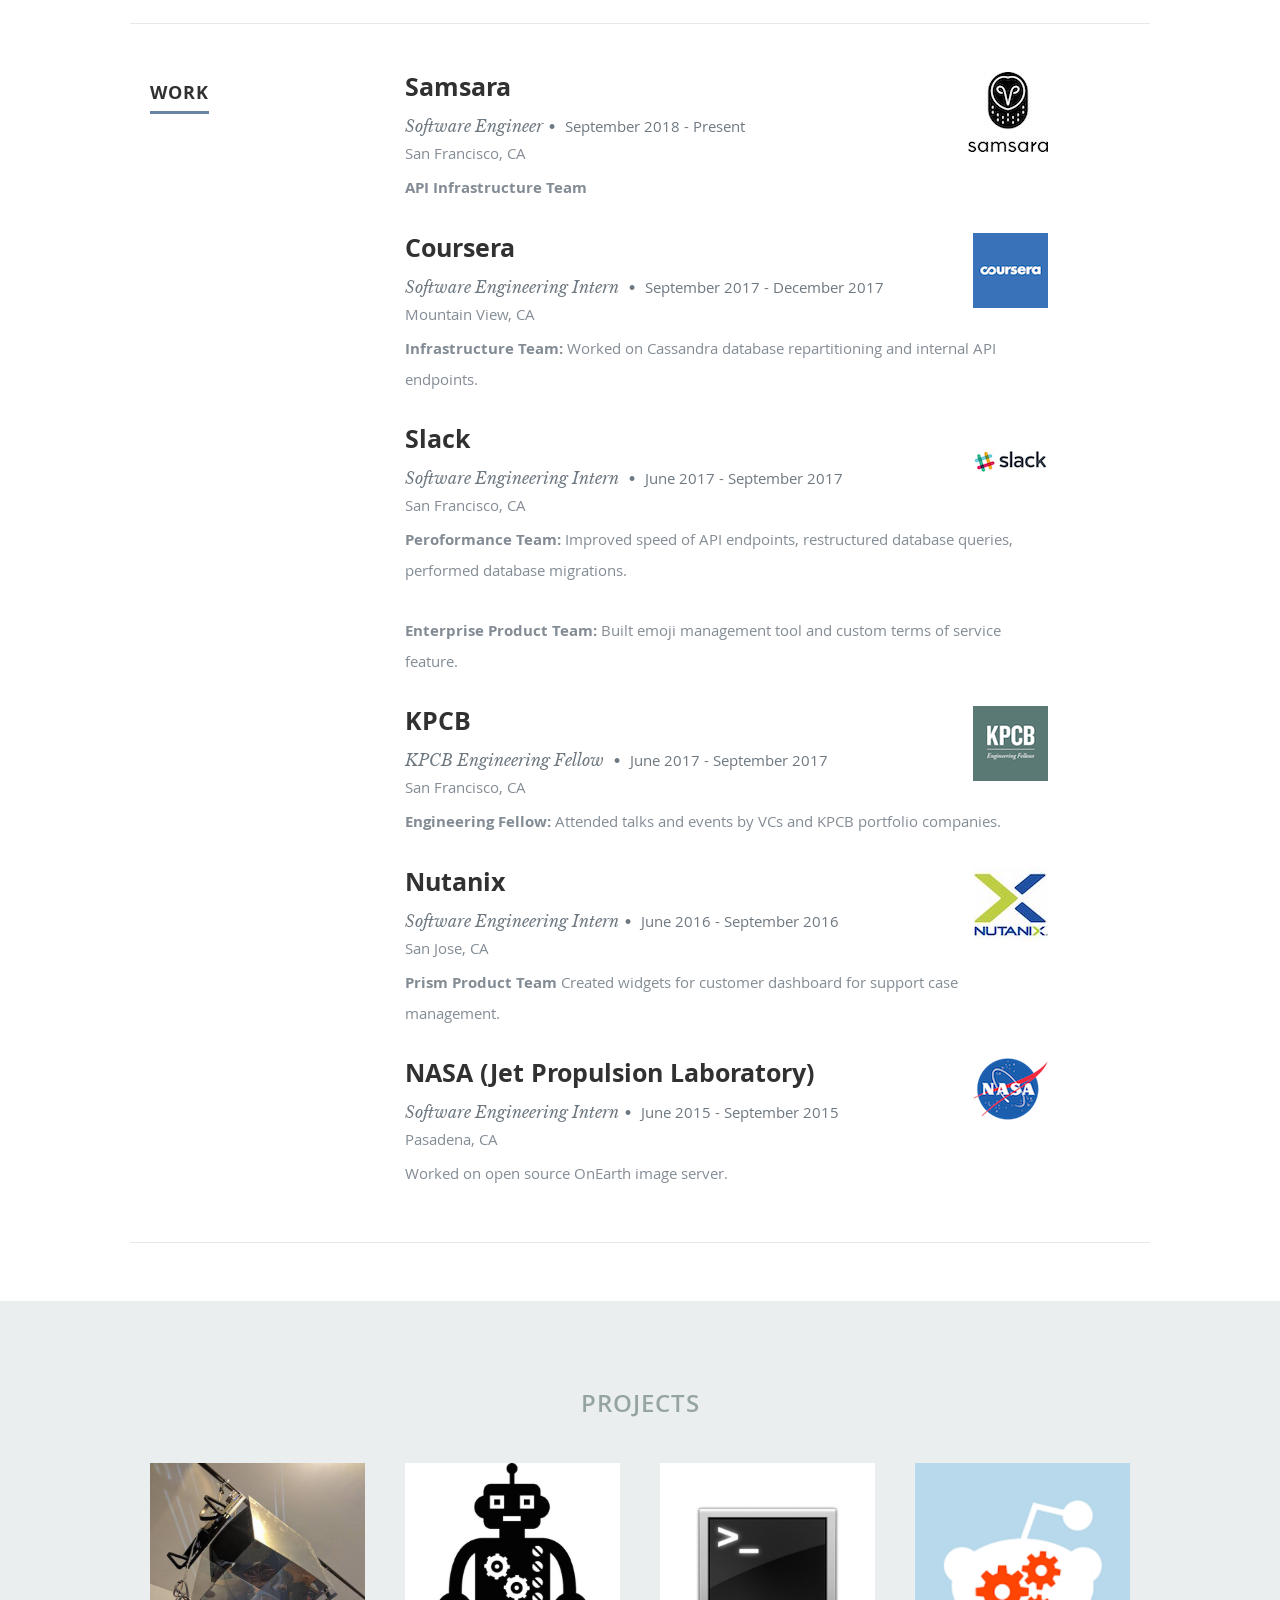
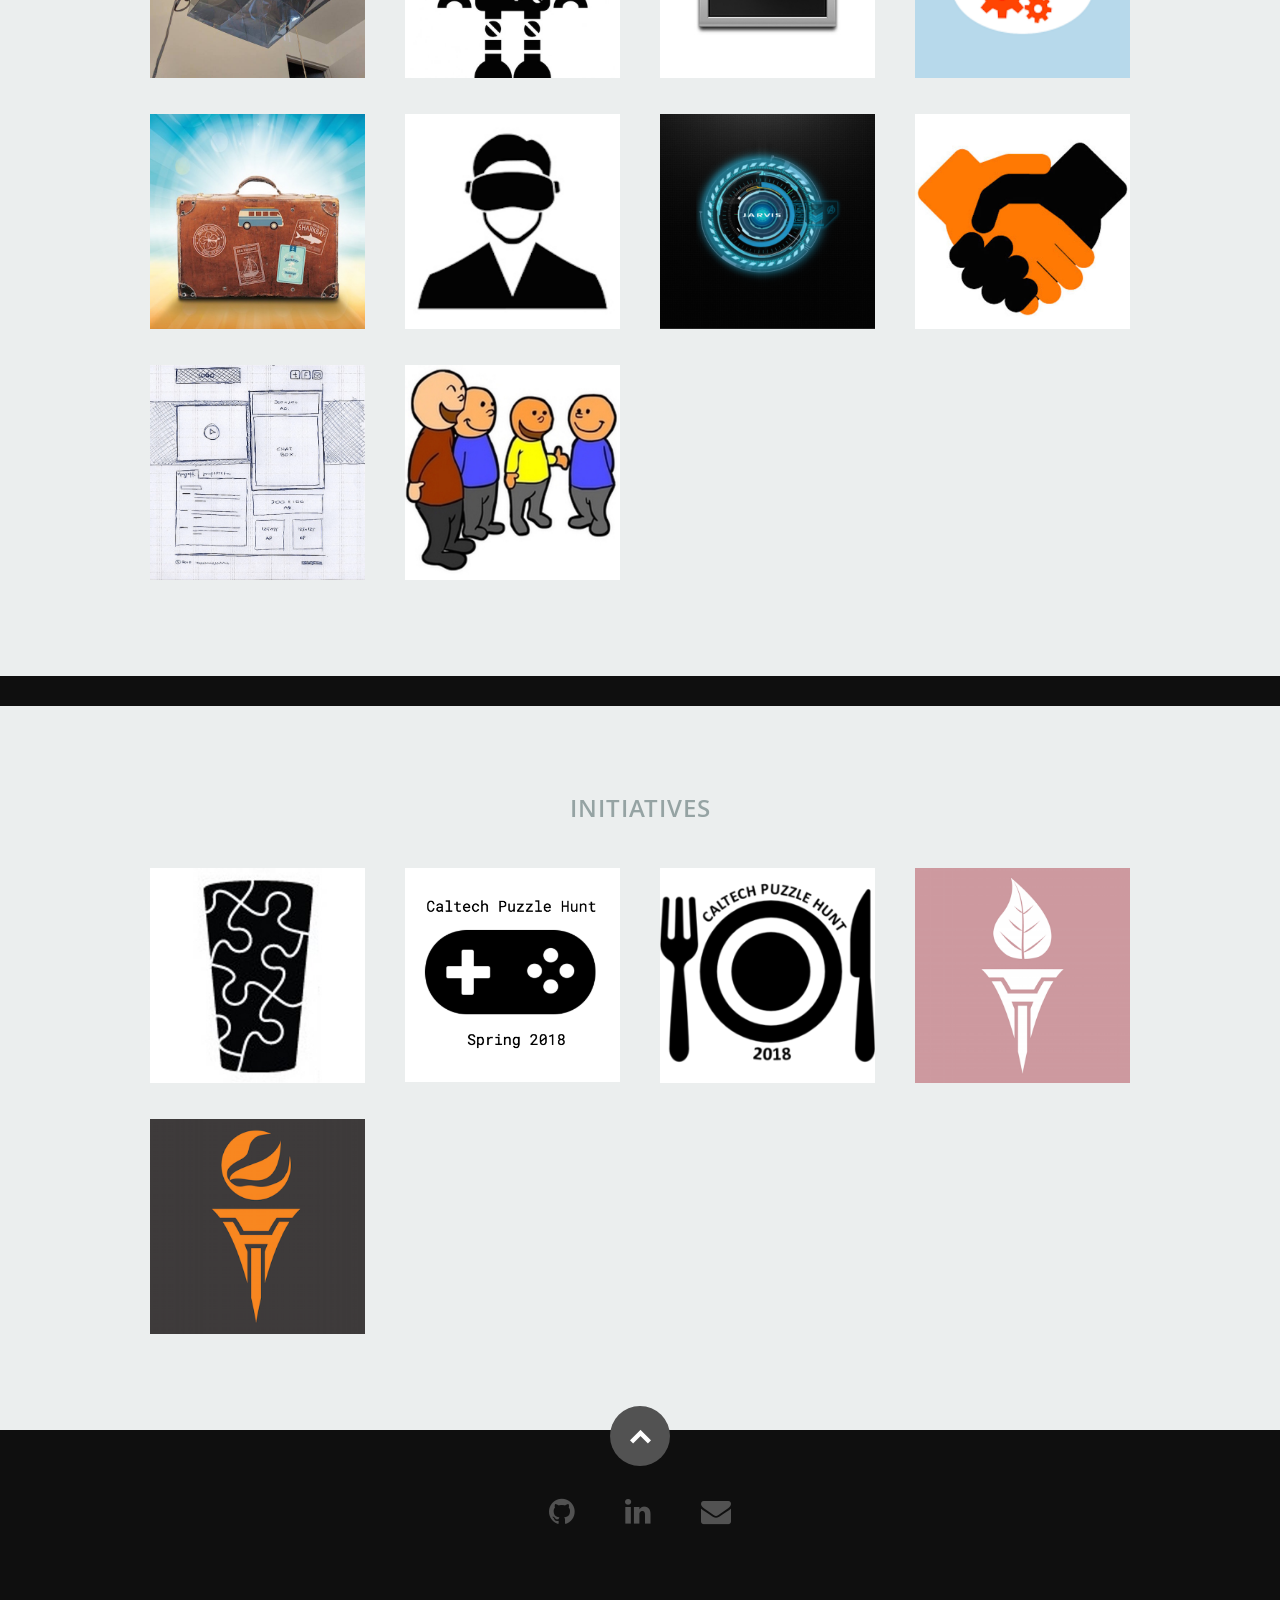
==== commit 355662a8: "add google analytics" ====
--- a/index.html
+++ b/index.html
@@ -3,6 +3,17 @@
 <!--[if IE 8 ]><html class="no-js ie ie8" lang="en"> <![endif]-->
 <!--[if (gte IE 8)|!(IE)]><!--><html class="no-js" lang="en"> <!--<![endif]-->
 <head>
+
+   <!-- Global site tag (gtag.js) - Google Analytics -->
+   <script async src="https://www.googletagmanager.com/gtag/js?id=UA-148183990-1"></script>
+   <script>
+   window.dataLayer = window.dataLayer || [];
+   function gtag(){dataLayer.push(arguments);}
+   gtag('js', new Date());
+
+   gtag('config', 'UA-148183990-1');
+   </script>
+
 
    <!--- Basic Page Needs
    ================================================== -->
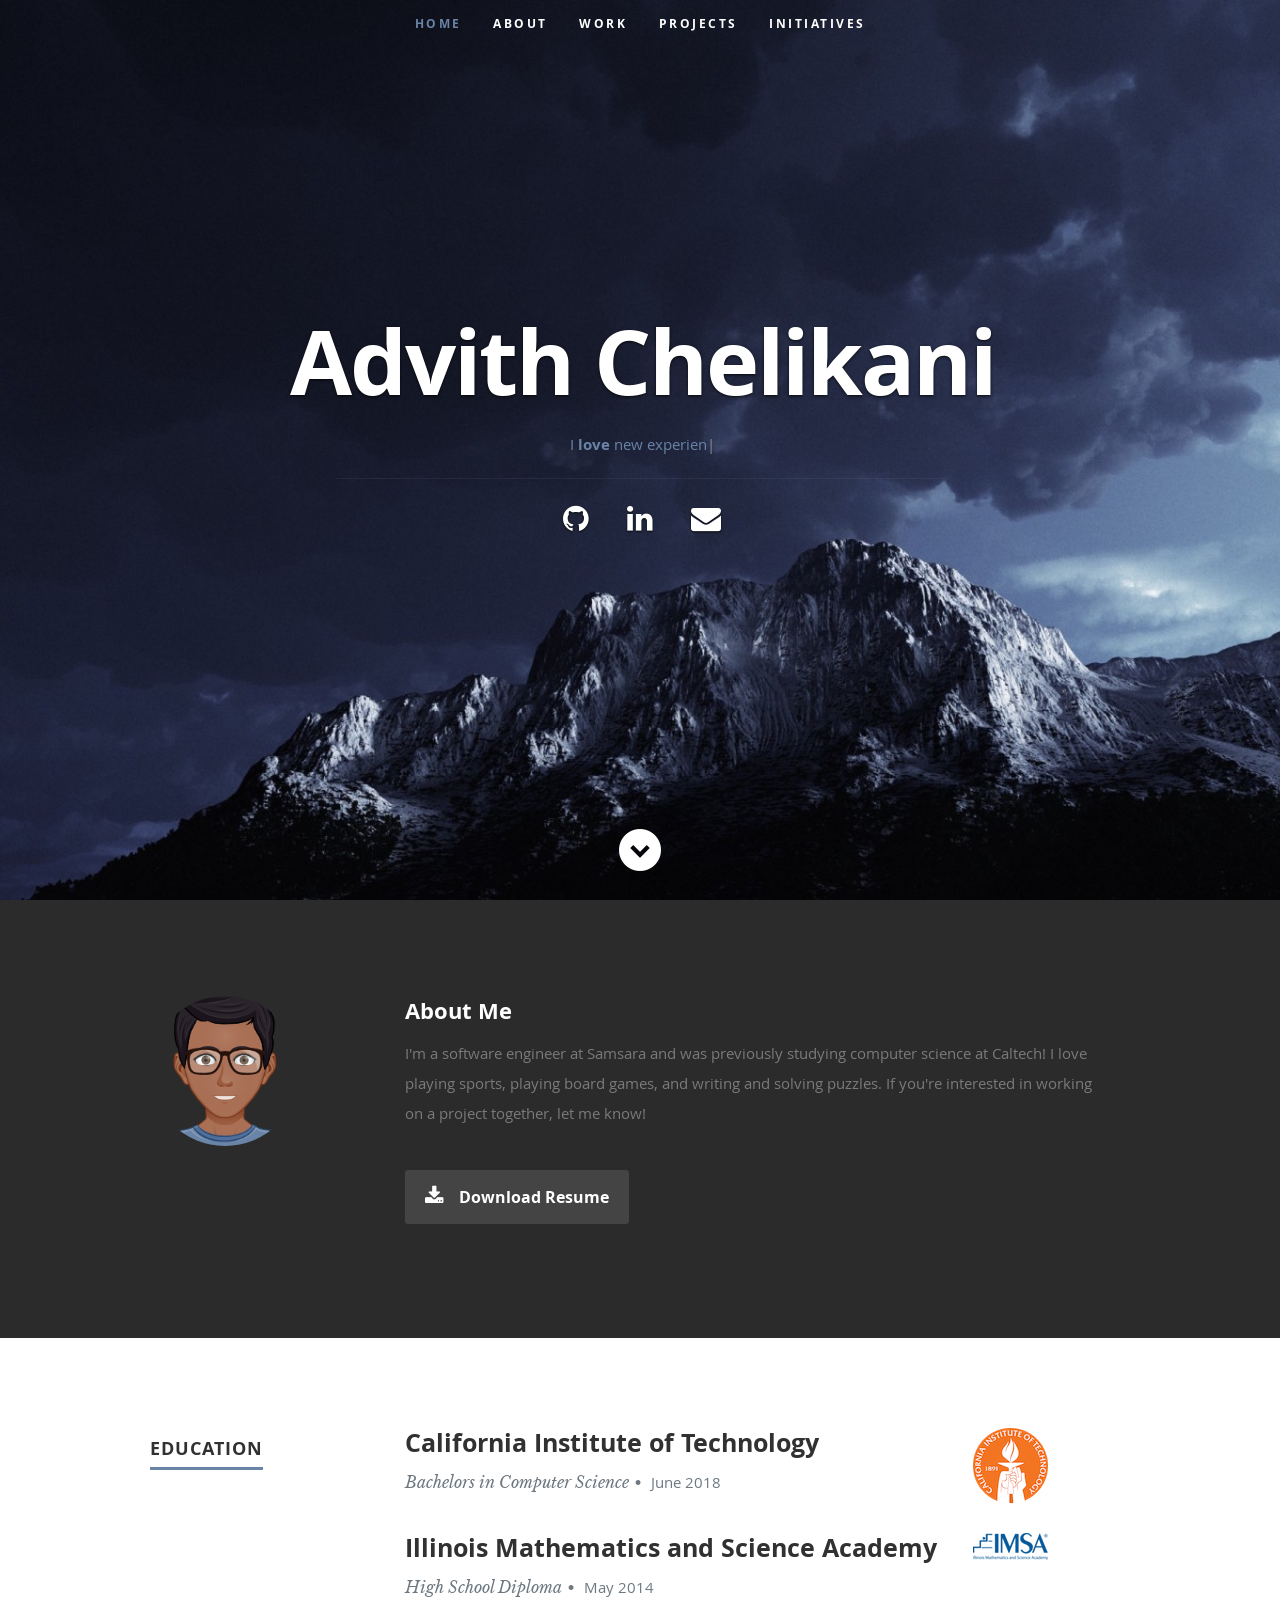
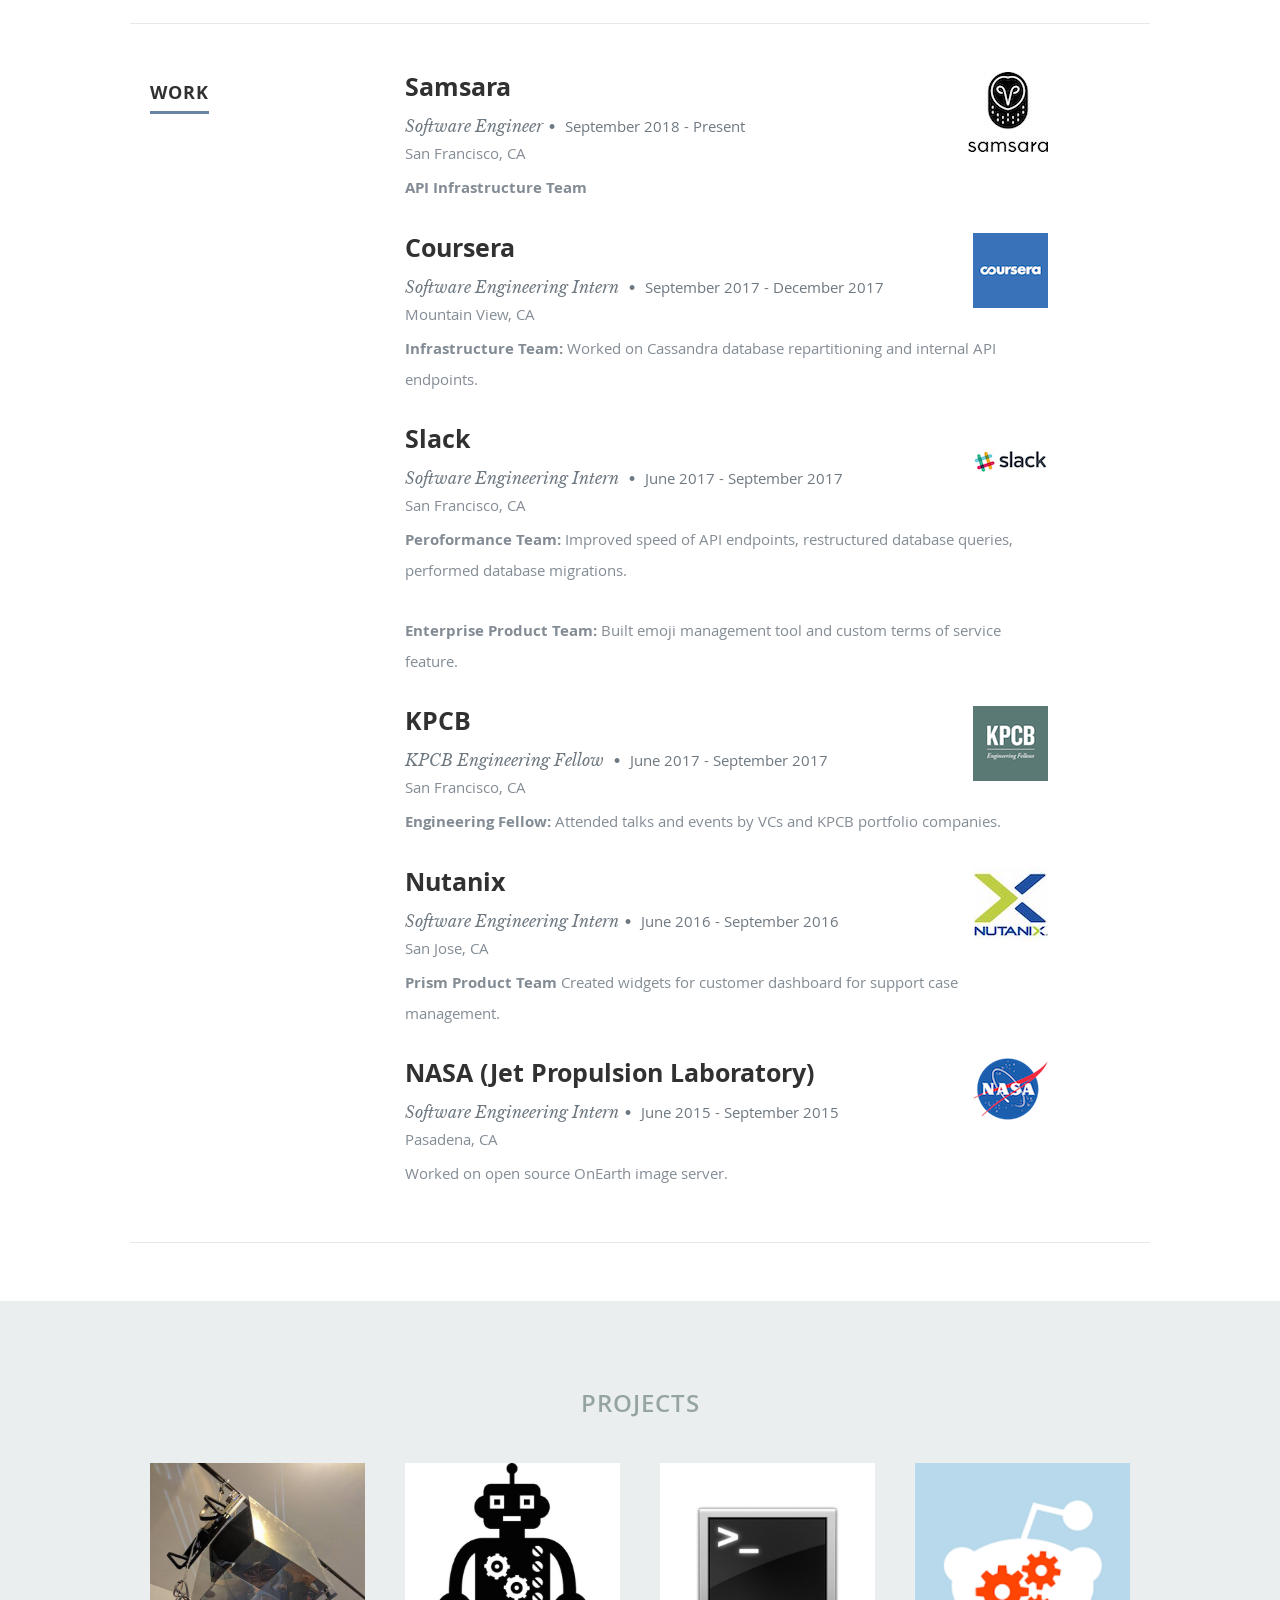
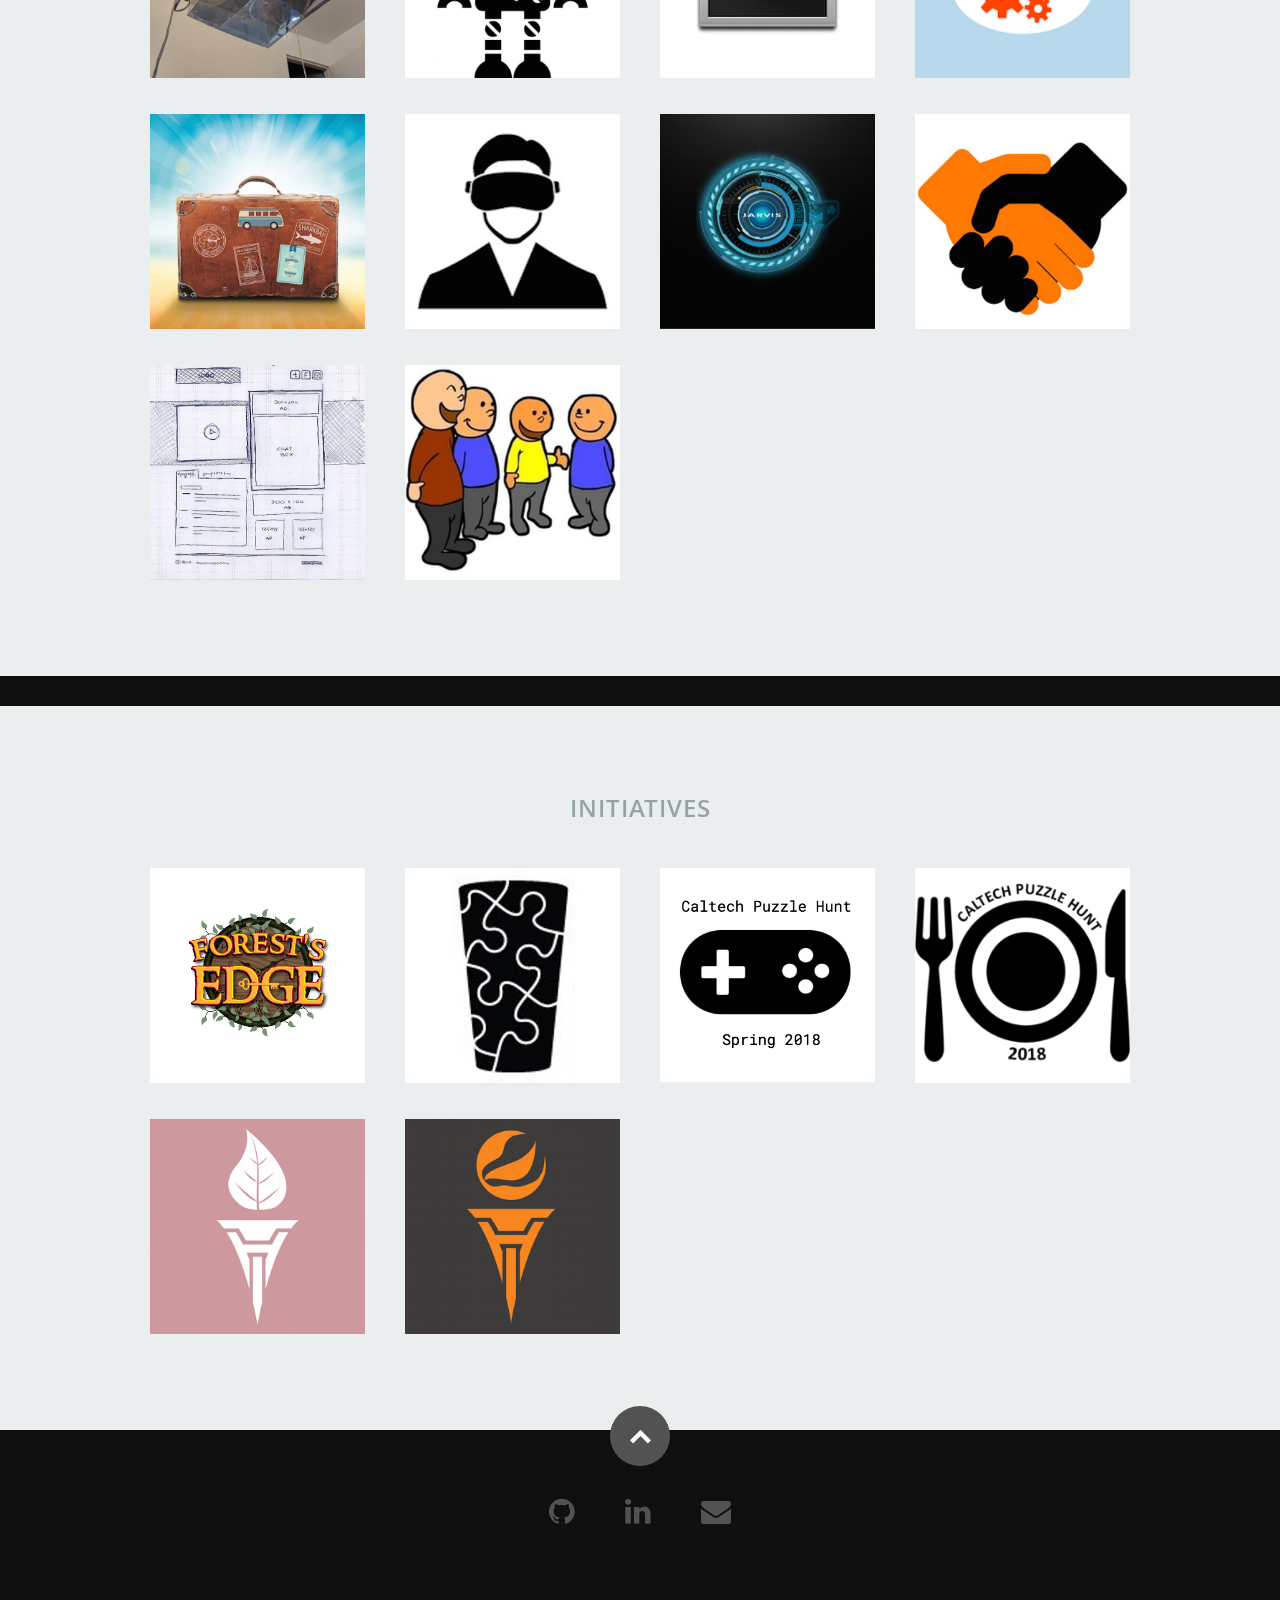
==== commit 1522aa0c: "add forests edge" ====
--- a/index.html
+++ b/index.html
@@ -686,6 +686,24 @@
             <!-- portfolio-wrapper -->
             <div id="portfolio-wrapper" class="bgrid-quarters s-bgrid-thirds cf">
 
+            <div class="columns portfolio-item">
+                  <div class="item-wrap">
+
+                     <a href="#modal-006" title="">
+                        <img alt="" src="images/initiatives/forests_edge.jpg">
+                        <div class="overlay">
+                           <div class="portfolio-item-meta">
+                           <h5>Forest's Edge</h5>
+                              <p></p>
+                        </div>
+                        </div>
+                        <div class="link-icon"><i class="icon-plus"></i></div>
+                     </a>
+
+                  </div>
+               </div> <!-- item end -->
+      
+
                <div class="columns portfolio-item">
                   <div class="item-wrap">
 
@@ -776,6 +794,23 @@
             </div> <!-- portfolio-wrapper end -->
 
          </div> <!-- twelve columns end -->
+
+         <div id="modal-006" class="popup-modal mfp-hide">
+
+            <img class="scale-with-grid" src="images/initiatives/forests_edge_banner.png" alt="" />
+
+            <div class="description-box">
+               <h4>Forest's Edge</h4>
+               <p>Adventure Rooms in Hyderabad, India.</p>
+                  <span class="categories"><i class="fa fa-tag"></i>Escape Room</span>
+            </div>
+
+               <div class="link-box">
+                  <a href="http://www.forestsedge.in">View Site</a>
+               <a class="popup-modal-dismiss">Close</a>
+               </div>
+
+         </div><!-- modal-01 End -->
 
          <div id="modal-005" class="popup-modal mfp-hide">
 
